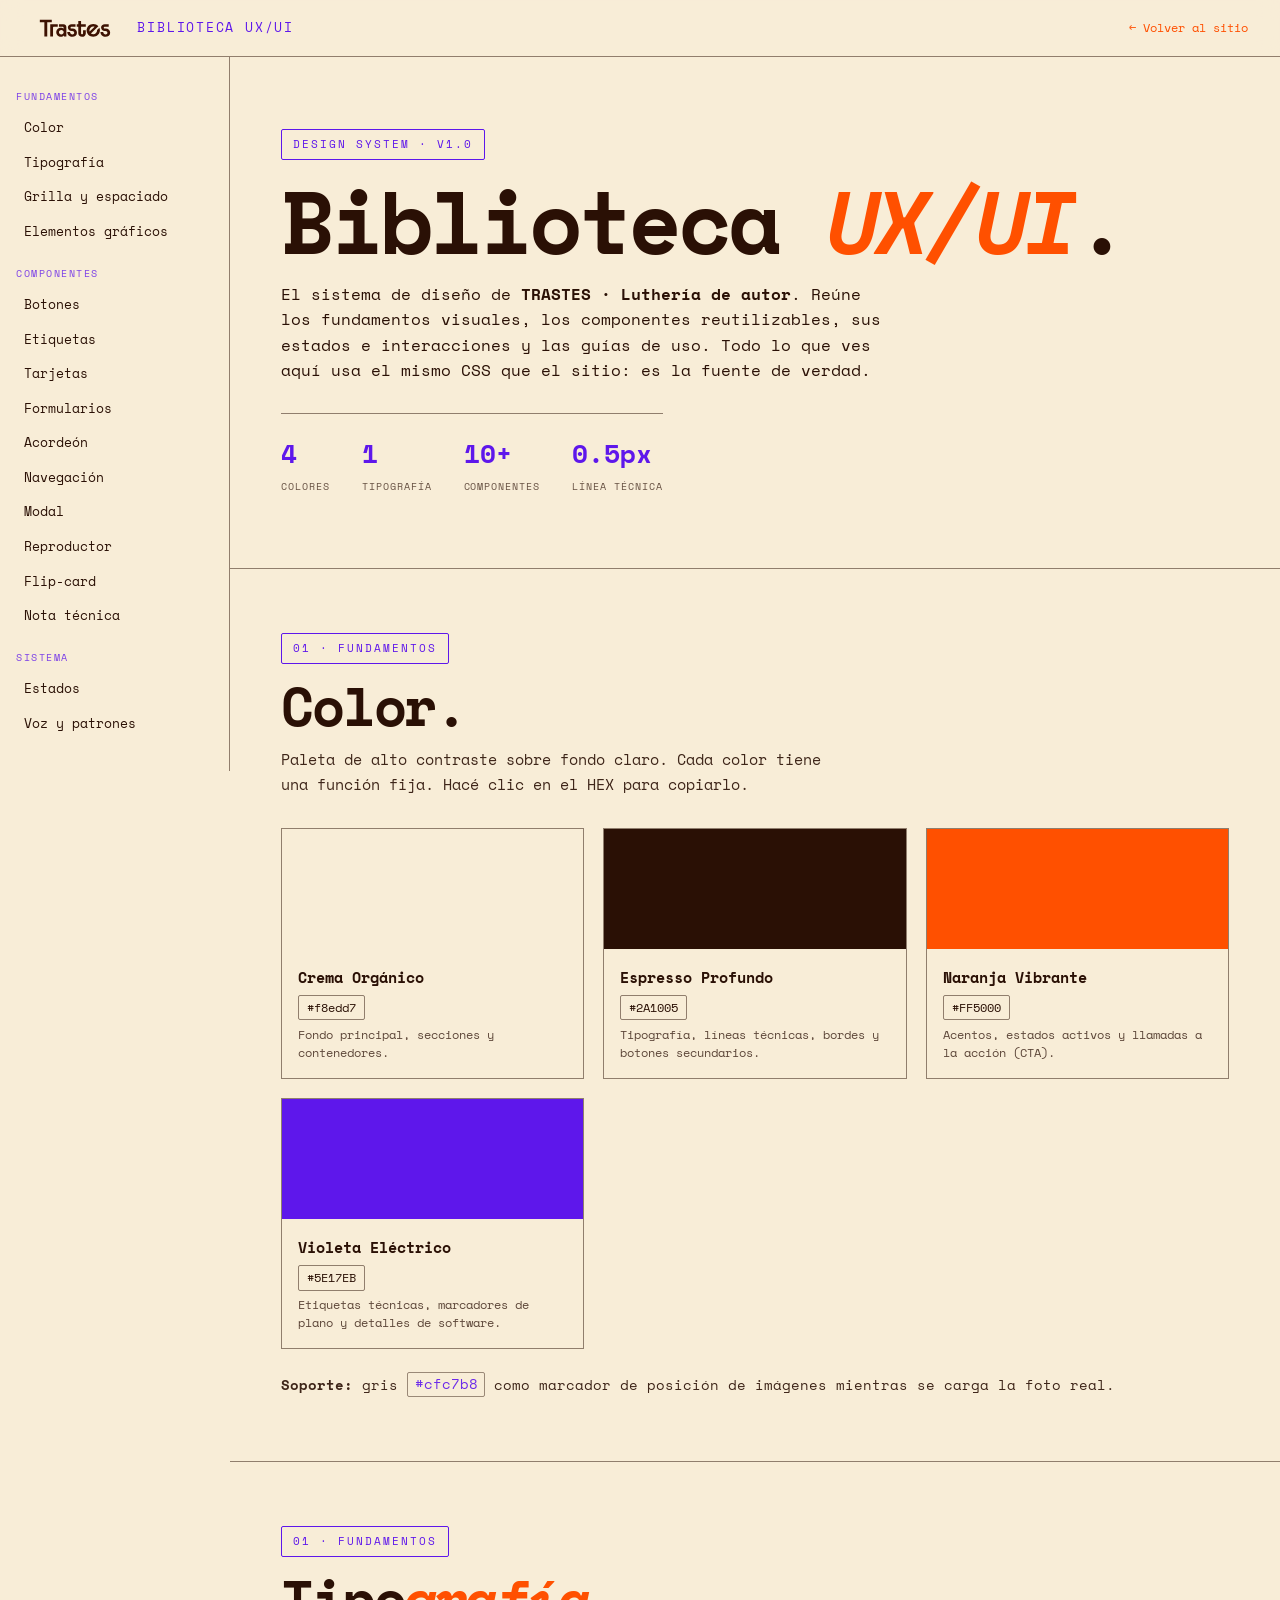
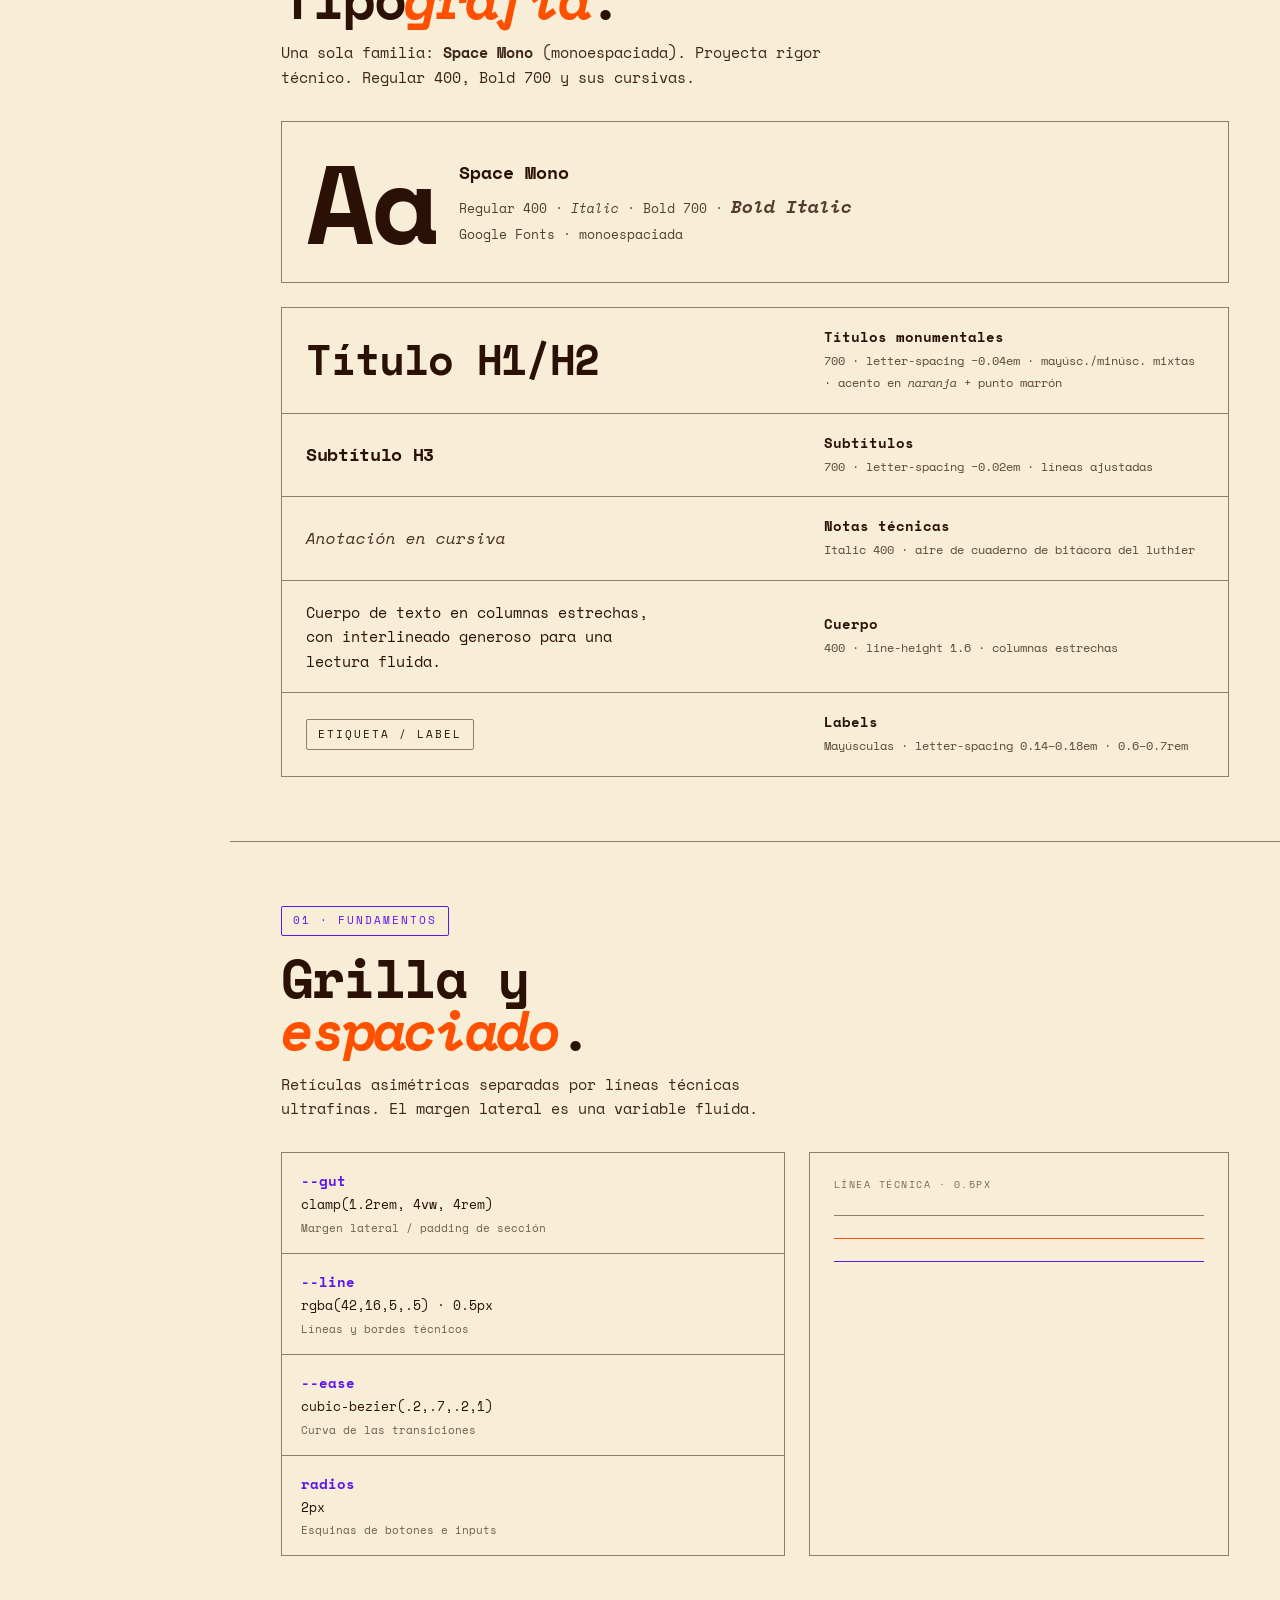
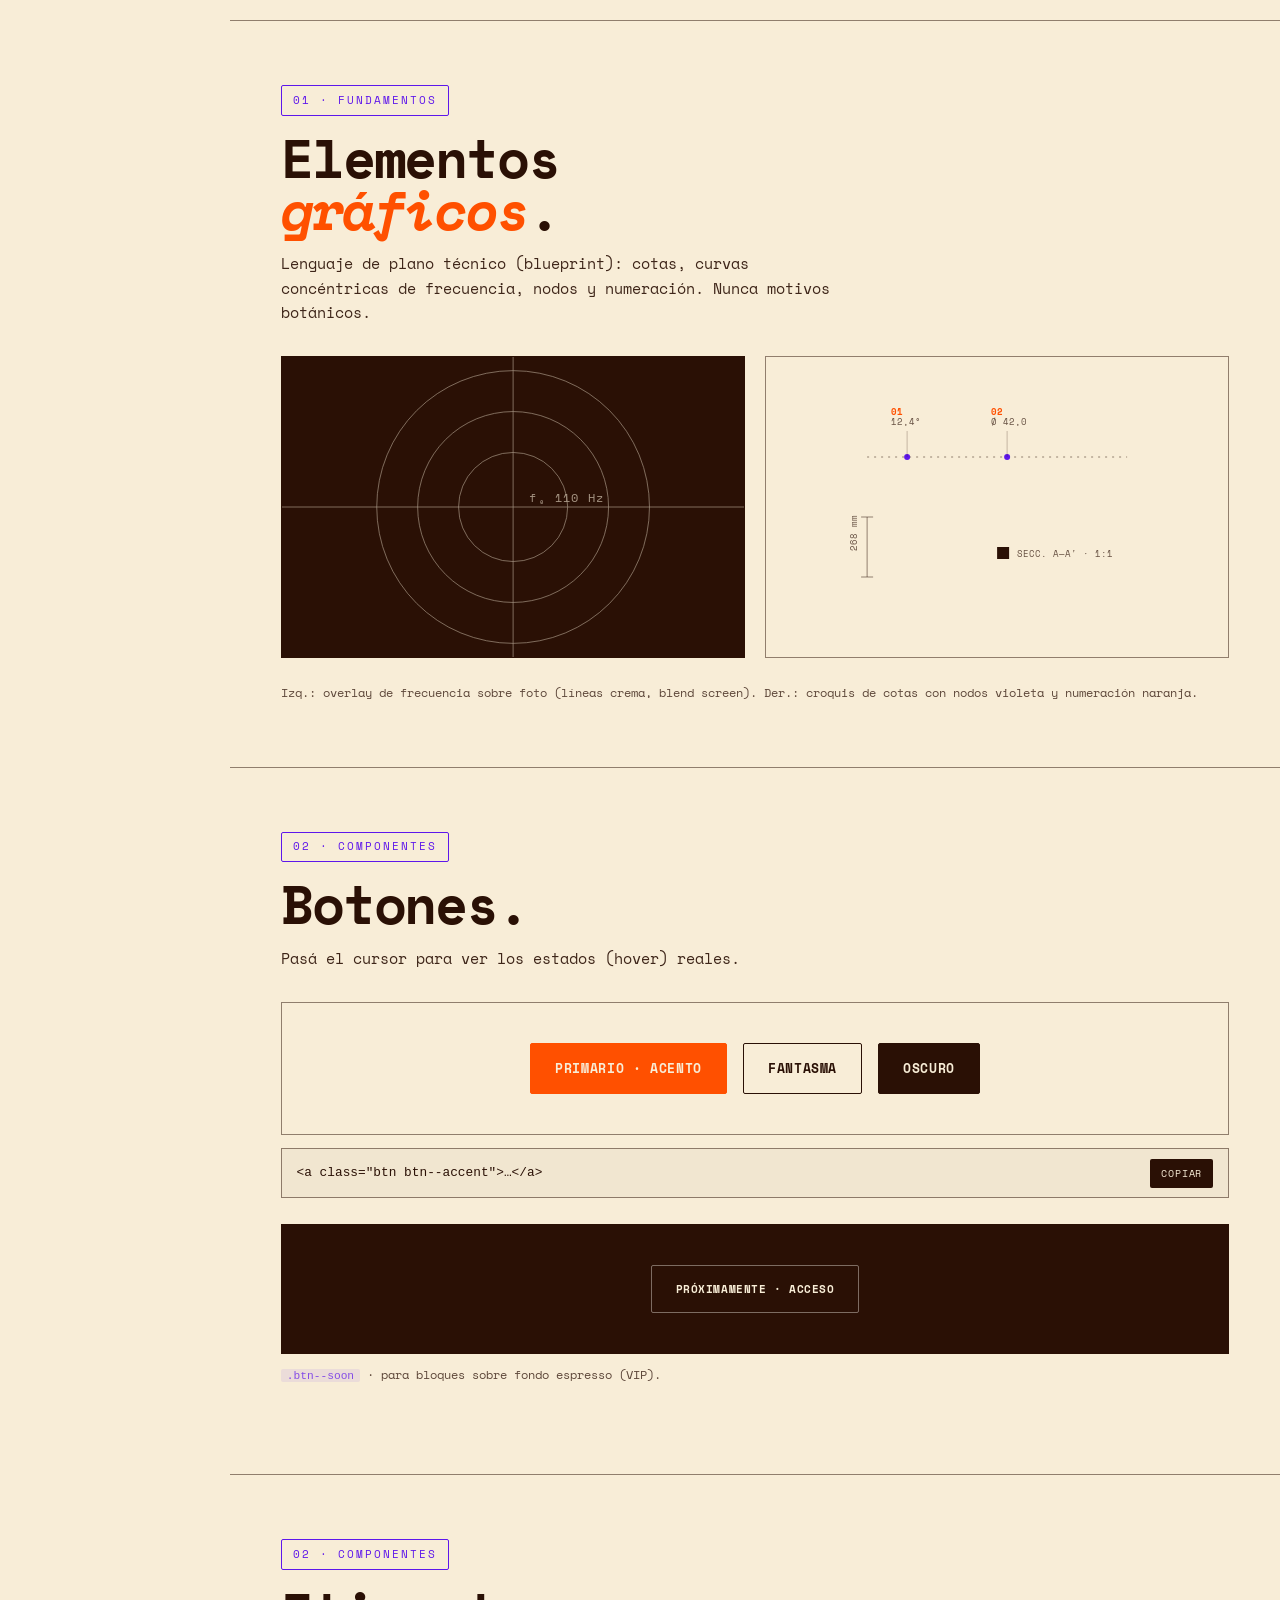
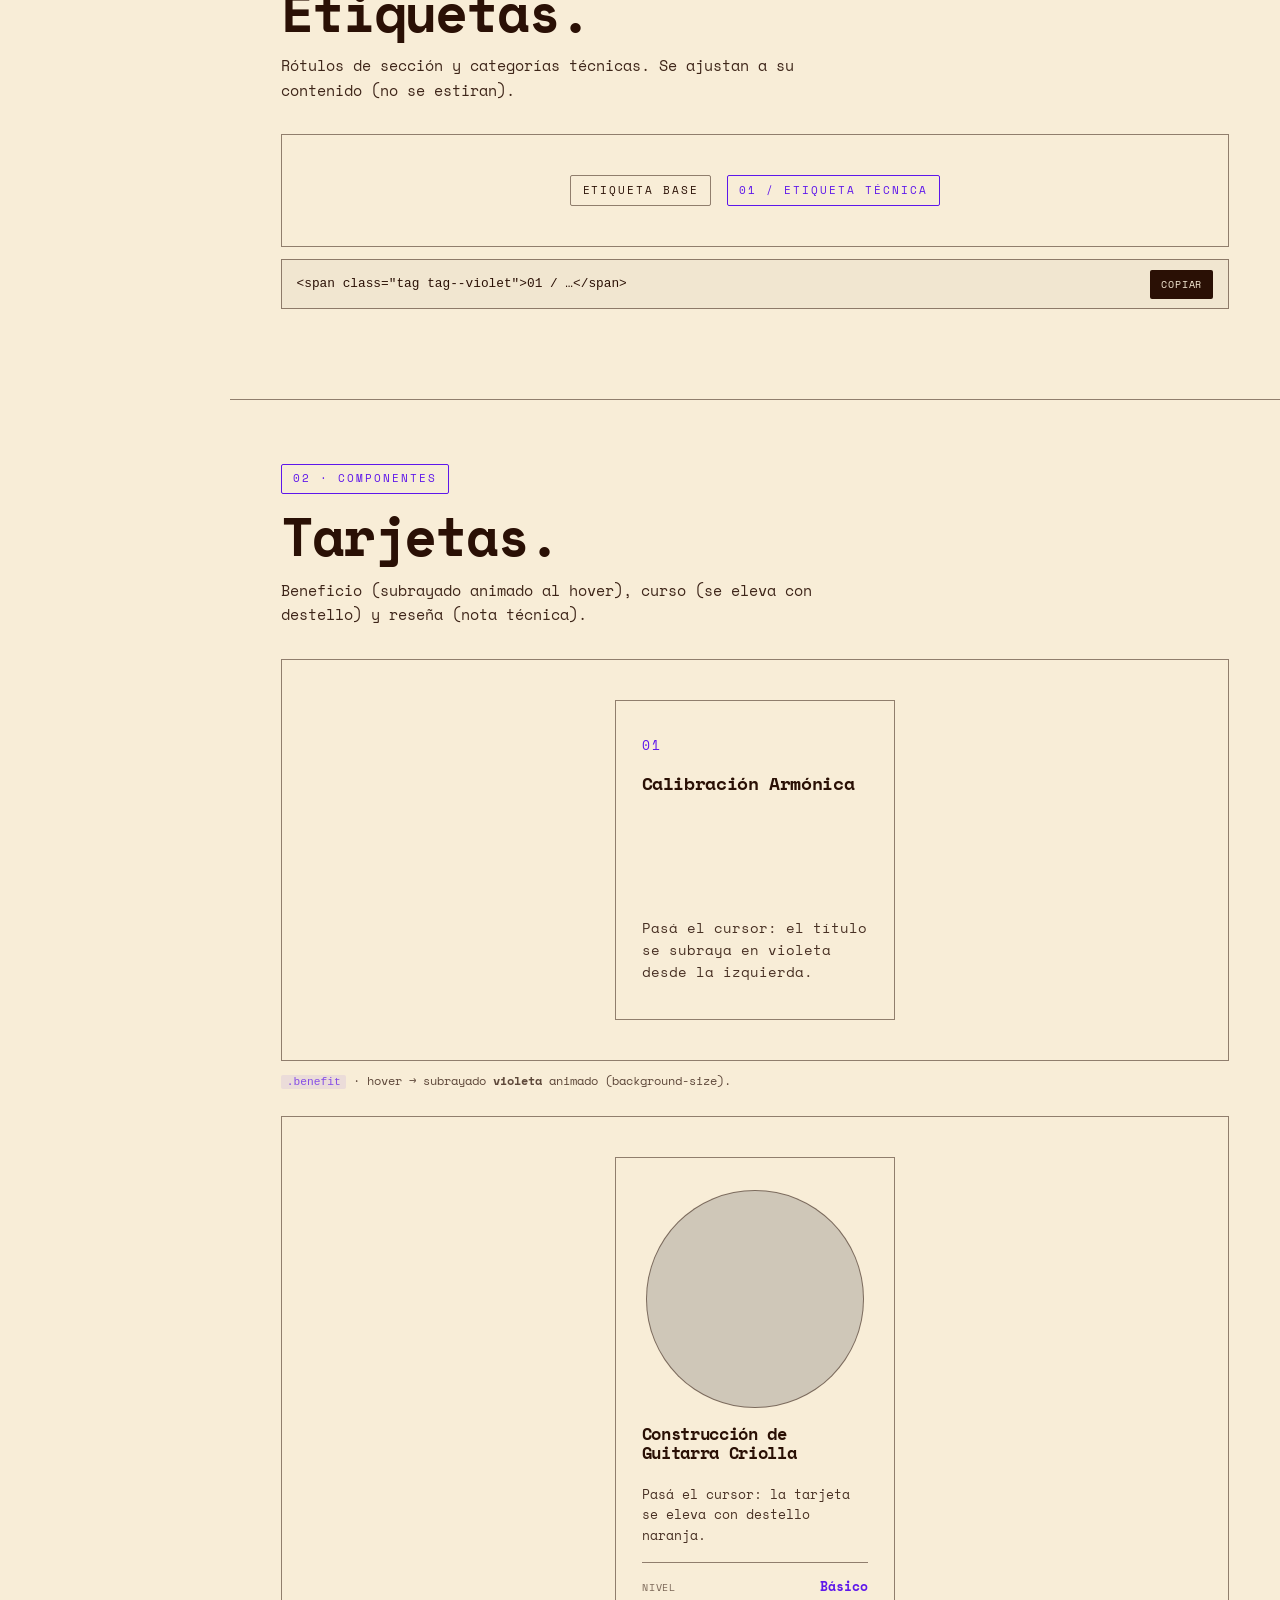
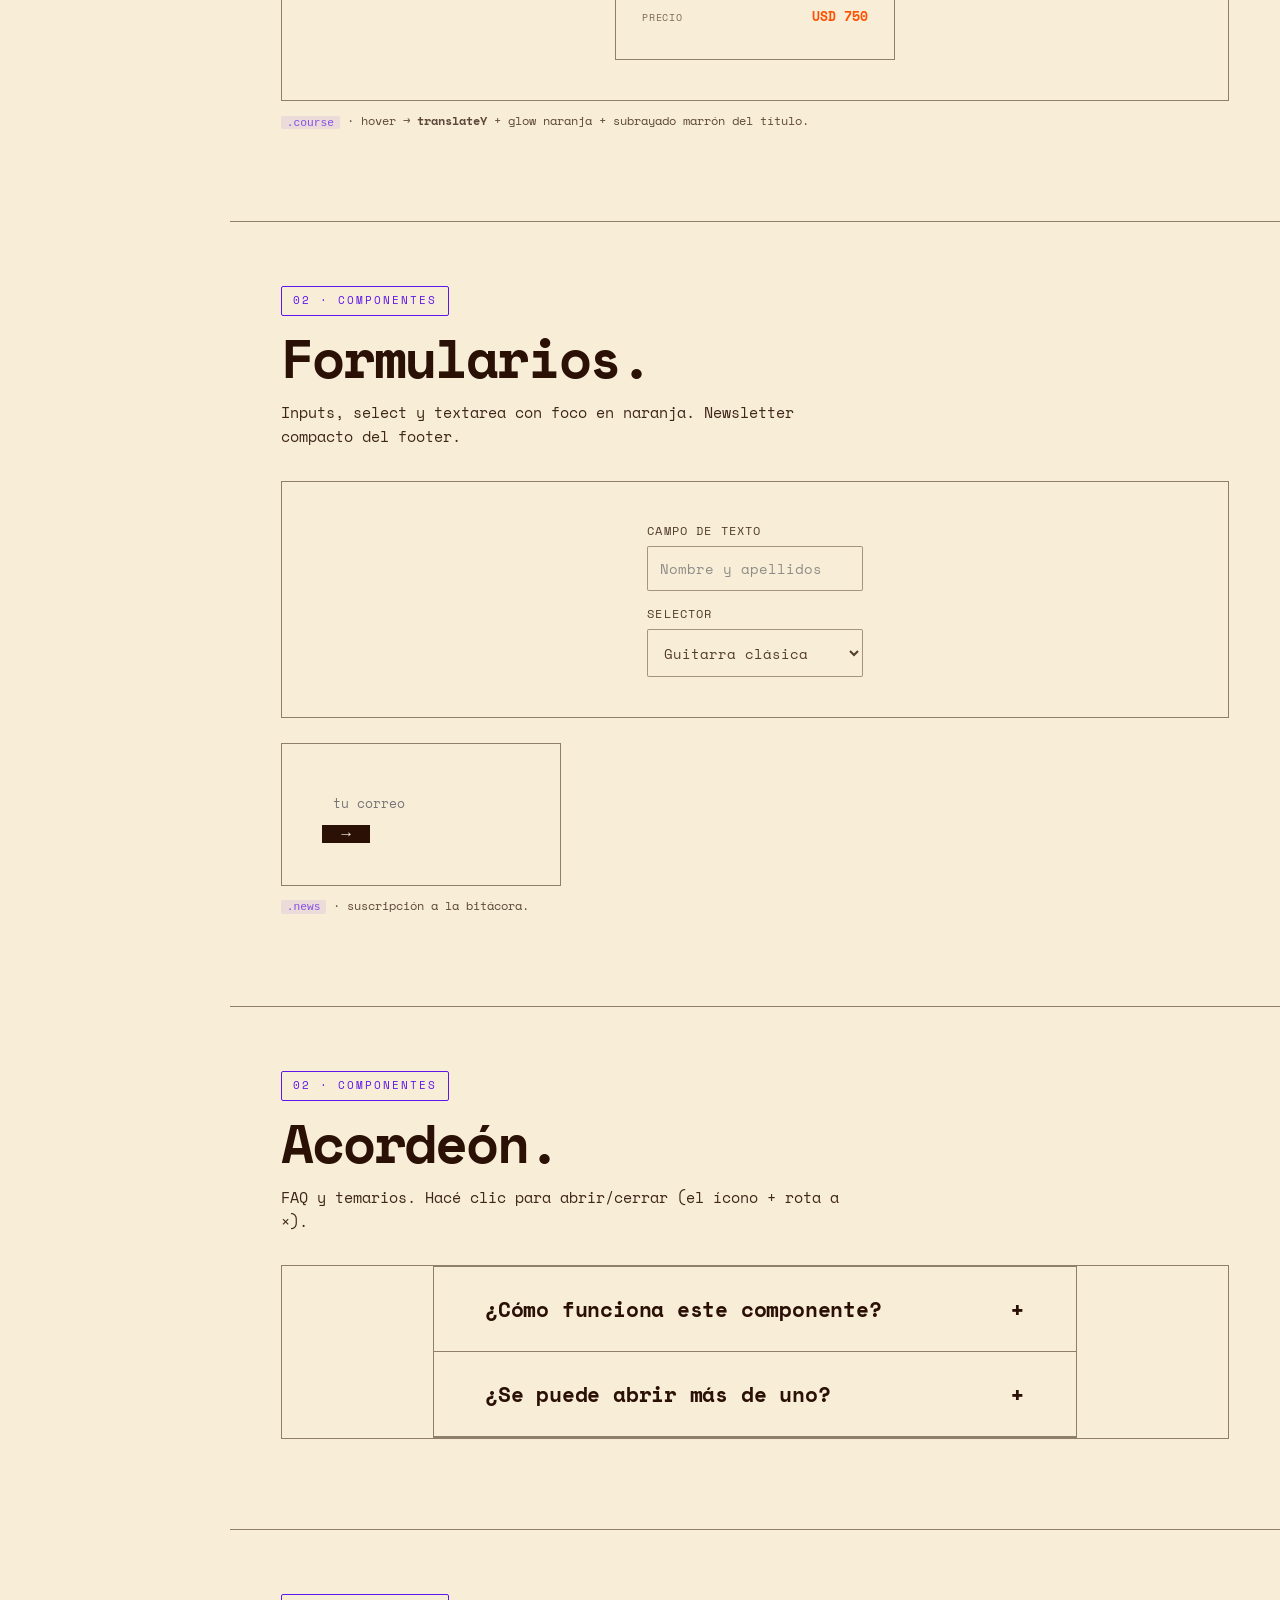
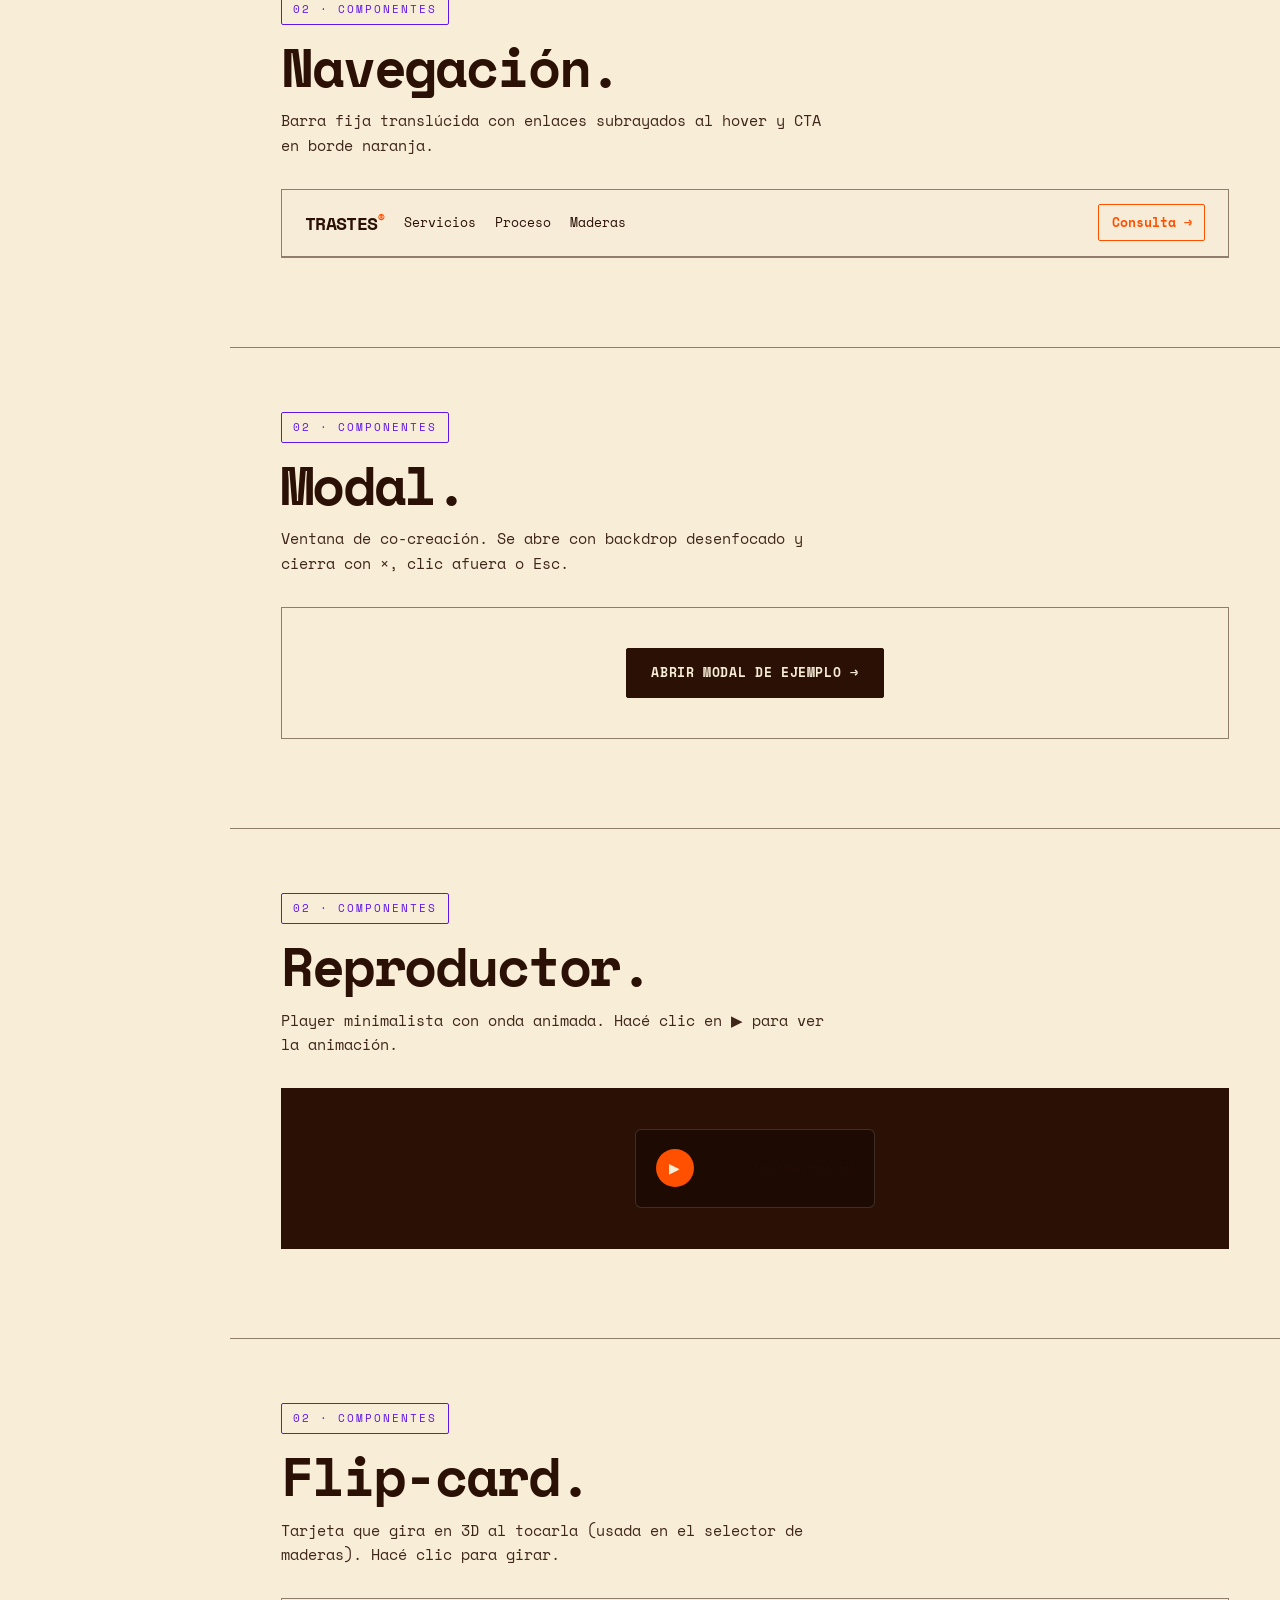
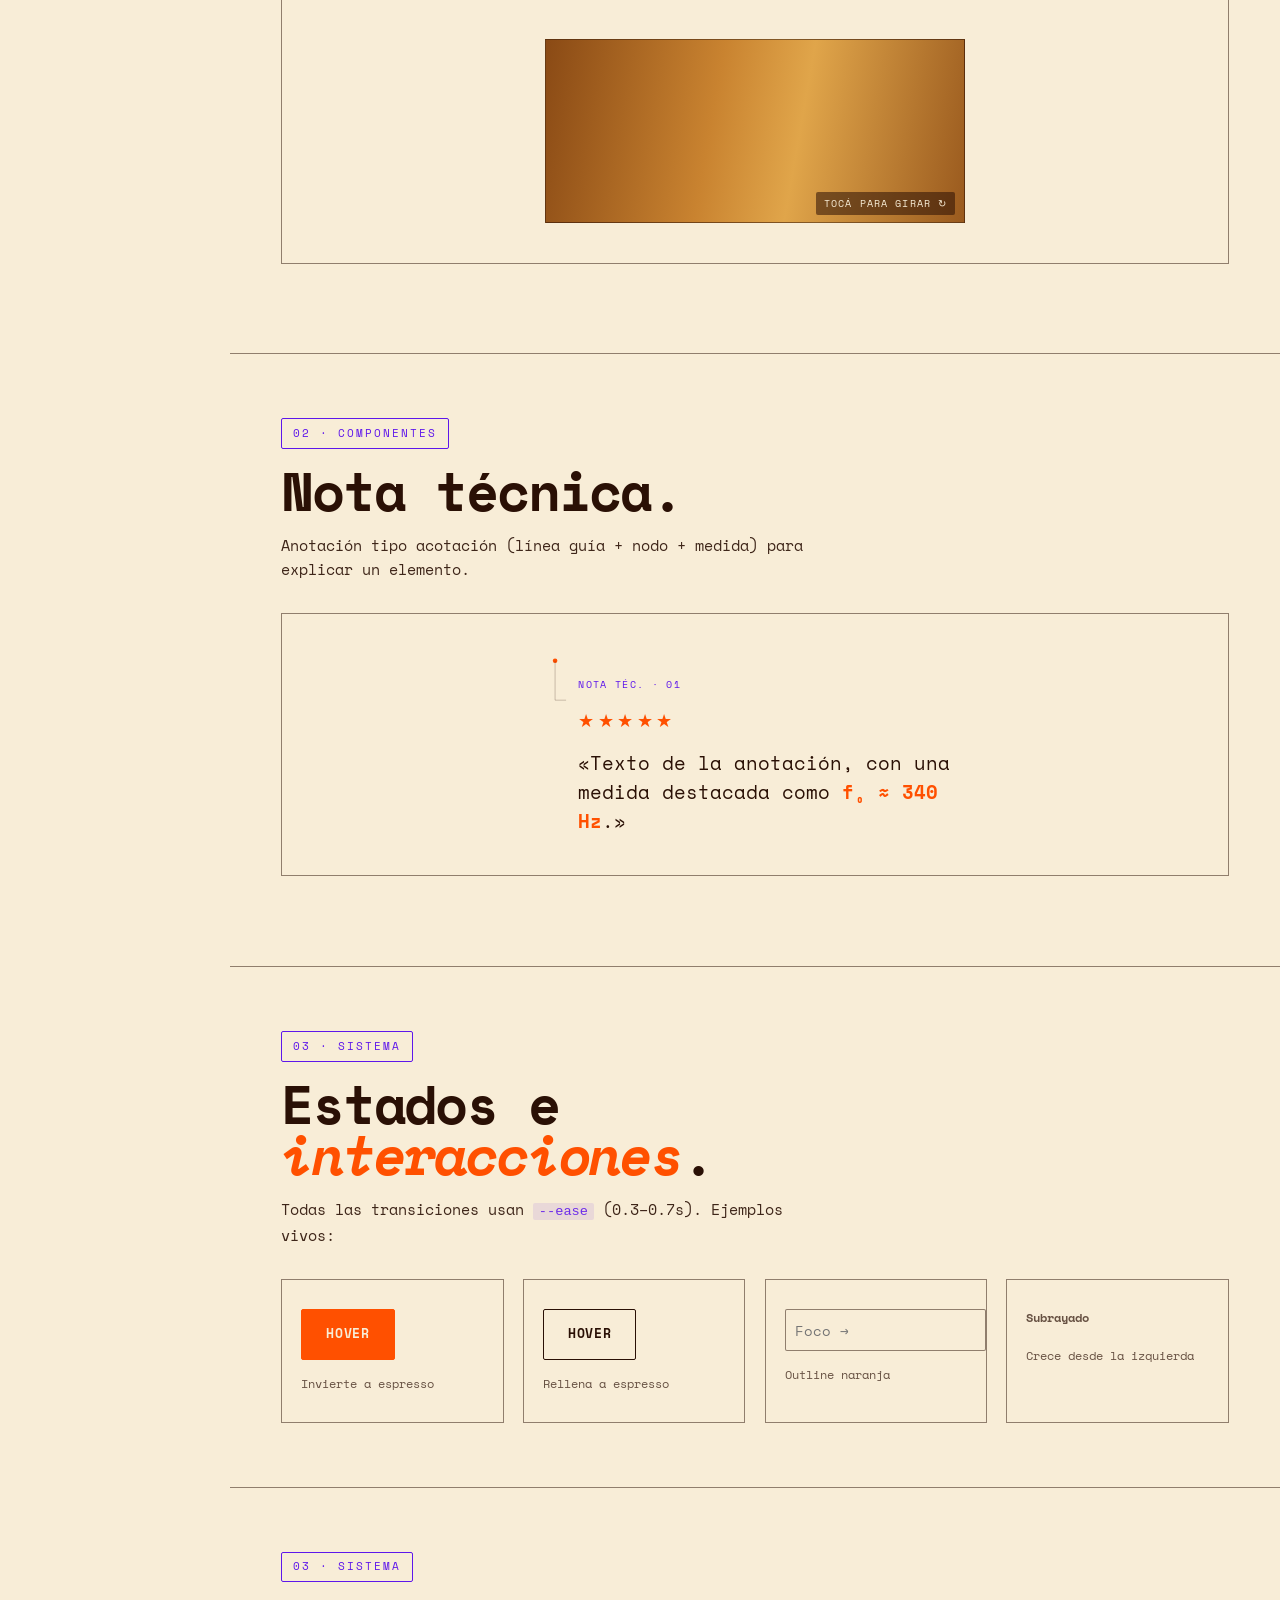
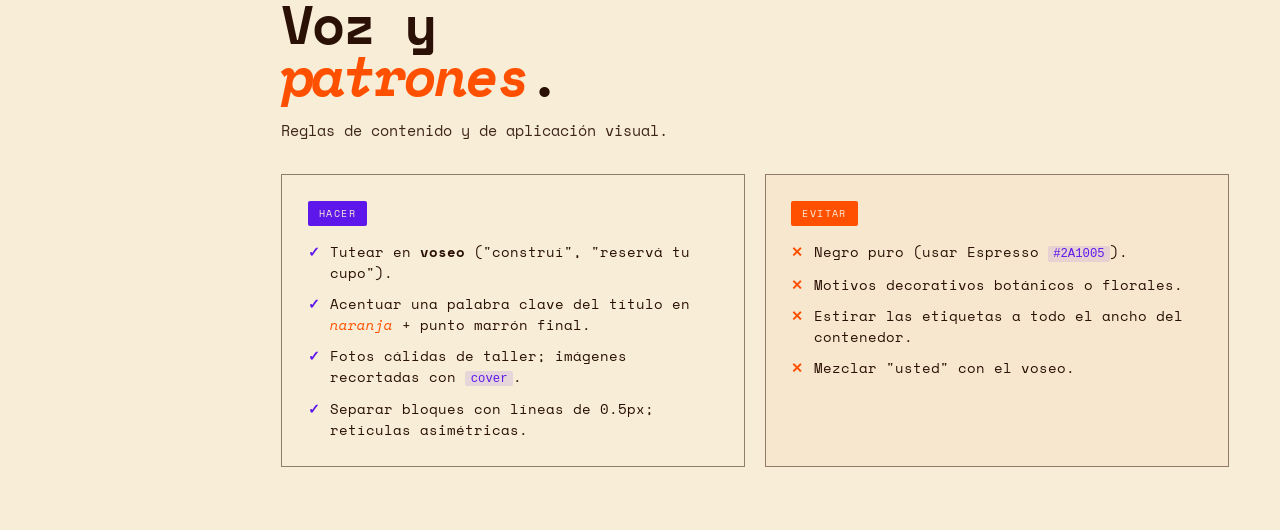
==== biblioteca.html @ 1448cbcc "Agrego Biblioteca UX/UI" ====
<!DOCTYPE html>
<html lang="es">
<head>
  <meta charset="UTF-8" />
  <meta name="viewport" content="width=device-width, initial-scale=1.0" />
  <title>Biblioteca UX/UI — TRASTES</title>
  <meta name="description" content="Biblioteca UX/UI y sistema de diseño de TRASTES · Luthería de autor. Fundamentos, componentes, estados y guías de uso." />

  <link rel="preconnect" href="https://fonts.googleapis.com" />
  <link rel="preconnect" href="https://fonts.gstatic.com" crossorigin />
  <link href="https://fonts.googleapis.com/css2?family=Space+Mono:ital,wght@0,400;0,700;1,400;1,700&display=swap" rel="stylesheet" />

  <link rel="stylesheet" href="css/styles.css" />
  <link rel="stylesheet" href="css/biblioteca.css" />
</head>
<body class="lib">

  <!-- ===================== TOPBAR ===================== -->
  <header class="lib-topbar">
    <a href="index.html" class="lib-brand" aria-label="TRASTES"><img src="assets/logo.svg" alt="TRASTES" /></a>
    <span class="lib-topbar__title">Biblioteca UX/UI</span>
    <a href="index.html" class="lib-topbar__back">← Volver al sitio</a>
    <button class="lib-burger" id="tocBurger" aria-label="Índice" aria-expanded="false"><span></span><span></span><span></span></button>
  </header>

  <div class="lib-shell">

    <!-- ===================== TOC ===================== -->
    <aside class="lib-toc" id="toc">
      <p class="lib-toc__group">Fundamentos</p>
      <a href="#colores">Color</a>
      <a href="#tipografia">Tipografía</a>
      <a href="#grilla">Grilla y espaciado</a>
      <a href="#graficos">Elementos gráficos</a>
      <p class="lib-toc__group">Componentes</p>
      <a href="#botones">Botones</a>
      <a href="#tags">Etiquetas</a>
      <a href="#cards">Tarjetas</a>
      <a href="#formularios">Formularios</a>
      <a href="#acordeon">Acordeón</a>
      <a href="#navegacion">Navegación</a>
      <a href="#modal">Modal</a>
      <a href="#audio">Reproductor</a>
      <a href="#flip">Flip-card</a>
      <a href="#nota">Nota técnica</a>
      <p class="lib-toc__group">Sistema</p>
      <a href="#estados">Estados</a>
      <a href="#patrones">Voz y patrones</a>
    </aside>

    <!-- ===================== MAIN ===================== -->
    <main class="lib-main">

      <!-- INTRO -->
      <section id="intro" class="lib-hero">
        <span class="tag tag--violet">Design System · v1.0</span>
        <h1 class="lib-hero__title">Biblioteca <em>UX/UI</em>.</h1>
        <p class="lib-hero__lead">
          El sistema de diseño de <b>TRASTES · Luthería de autor</b>. Reúne los fundamentos
          visuales, los componentes reutilizables, sus estados e interacciones y las guías de
          uso. Todo lo que ves aquí usa el mismo CSS que el sitio: es la fuente de verdad.
        </p>
        <div class="lib-hero__meta">
          <div><b>4</b><span>colores</span></div>
          <div><b>1</b><span>tipografía</span></div>
          <div><b>10+</b><span>componentes</span></div>
          <div><b>0.5px</b><span>línea técnica</span></div>
        </div>
      </section>

      <!-- ============ COLOR ============ -->
      <section id="colores" class="lib-section">
        <div class="lib-hdr">
          <span class="tag tag--violet">01 · Fundamentos</span>
          <h2 class="section-title">Color.</h2>
          <p class="lib-hdr__desc">Paleta de alto contraste sobre fondo claro. Cada color tiene una función fija. Hacé clic en el HEX para copiarlo.</p>
        </div>
        <div class="lib-swatches">
          <div class="swatch">
            <button class="swatch__chip" style="background:#f8edd7" data-copy="#f8edd7" aria-label="Copiar #f8edd7"></button>
            <div class="swatch__meta">
              <b>Crema Orgánico</b>
              <button class="swatch__hex" data-copy="#f8edd7">#f8edd7</button>
              <span>Fondo principal, secciones y contenedores.</span>
            </div>
          </div>
          <div class="swatch">
            <button class="swatch__chip" style="background:#2A1005" data-copy="#2A1005" aria-label="Copiar #2A1005"></button>
            <div class="swatch__meta">
              <b>Espresso Profundo</b>
              <button class="swatch__hex" data-copy="#2A1005">#2A1005</button>
              <span>Tipografía, líneas técnicas, bordes y botones secundarios.</span>
            </div>
          </div>
          <div class="swatch">
            <button class="swatch__chip" style="background:#FF5000" data-copy="#FF5000" aria-label="Copiar #FF5000"></button>
            <div class="swatch__meta">
              <b>Naranja Vibrante</b>
              <button class="swatch__hex" data-copy="#FF5000">#FF5000</button>
              <span>Acentos, estados activos y llamadas a la acción (CTA).</span>
            </div>
          </div>
          <div class="swatch">
            <button class="swatch__chip" style="background:#5E17EB" data-copy="#5E17EB" aria-label="Copiar #5E17EB"></button>
            <div class="swatch__meta">
              <b>Violeta Eléctrico</b>
              <button class="swatch__hex" data-copy="#5E17EB">#5E17EB</button>
              <span>Etiquetas técnicas, marcadores de plano y detalles de software.</span>
            </div>
          </div>
        </div>
        <p class="lib-note"><b>Soporte:</b> gris <button class="lib-inlinehex" data-copy="#cfc7b8">#cfc7b8</button> como marcador de posición de imágenes mientras se carga la foto real.</p>
      </section>

      <!-- ============ TIPOGRAFÍA ============ -->
      <section id="tipografia" class="lib-section">
        <div class="lib-hdr">
          <span class="tag tag--violet">01 · Fundamentos</span>
          <h2 class="section-title">Tipo<em>grafía</em>.</h2>
          <p class="lib-hdr__desc">Una sola familia: <b>Space Mono</b> (monoespaciada). Proyecta rigor técnico. Regular 400, Bold 700 y sus cursivas.</p>
        </div>

        <div class="lib-type-specimen">
          <span class="lib-type-specimen__big">Aa</span>
          <div class="lib-type-specimen__info">
            <b>Space Mono</b>
            <span>Regular 400 · <i>Italic</i> · Bold 700 · <b><i>Bold Italic</i></b></span>
            <span>Google Fonts · monoespaciada</span>
          </div>
        </div>

        <div class="lib-type-scale">
          <div class="lib-type-row">
            <div class="lib-type-row__sample"><span class="section-title" style="font-size:2.6rem">Título H1/H2</span></div>
            <div class="lib-type-row__spec"><b>Títulos monumentales</b><span>700 · letter-spacing −0.04em · mayúsc./minúsc. mixtas · acento en <em>naranja</em> + punto marrón</span></div>
          </div>
          <div class="lib-type-row">
            <div class="lib-type-row__sample"><h3 style="font-size:1.15rem;font-weight:700;letter-spacing:-.02em">Subtítulo H3</h3></div>
            <div class="lib-type-row__spec"><b>Subtítulos</b><span>700 · letter-spacing −0.02em · líneas ajustadas</span></div>
          </div>
          <div class="lib-type-row">
            <div class="lib-type-row__sample"><i style="font-size:1rem;opacity:.85">Anotación en cursiva</i></div>
            <div class="lib-type-row__spec"><b>Notas técnicas</b><span>Italic 400 · aire de cuaderno de bitácora del luthier</span></div>
          </div>
          <div class="lib-type-row">
            <div class="lib-type-row__sample"><p style="font-size:.95rem;max-width:40ch">Cuerpo de texto en columnas estrechas, con interlineado generoso para una lectura fluida.</p></div>
            <div class="lib-type-row__spec"><b>Cuerpo</b><span>400 · line-height 1.6 · columnas estrechas</span></div>
          </div>
          <div class="lib-type-row">
            <div class="lib-type-row__sample"><span class="tag">Etiqueta / Label</span></div>
            <div class="lib-type-row__spec"><b>Labels</b><span>Mayúsculas · letter-spacing 0.14–0.18em · 0.6–0.7rem</span></div>
          </div>
        </div>
      </section>

      <!-- ============ GRILLA Y ESPACIADO ============ -->
      <section id="grilla" class="lib-section">
        <div class="lib-hdr">
          <span class="tag tag--violet">01 · Fundamentos</span>
          <h2 class="section-title">Grilla y<br /><em>espaciado</em>.</h2>
          <p class="lib-hdr__desc">Retículas asimétricas separadas por líneas técnicas ultrafinas. El margen lateral es una variable fluida.</p>
        </div>
        <div class="lib-grid-demo">
          <div class="lib-tokens">
            <div class="lib-token"><b>--gut</b><span>clamp(1.2rem, 4vw, 4rem)</span><small>Margen lateral / padding de sección</small></div>
            <div class="lib-token"><b>--line</b><span>rgba(42,16,5,.5) · 0.5px</span><small>Líneas y bordes técnicos</small></div>
            <div class="lib-token"><b>--ease</b><span>cubic-bezier(.2,.7,.2,1)</span><small>Curva de las transiciones</small></div>
            <div class="lib-token"><b>radios</b><span>2px</span><small>Esquinas de botones e inputs</small></div>
          </div>
          <div class="lib-lines-demo" aria-hidden="true">
            <span>Línea técnica · 0.5px</span>
            <div class="lib-line"></div>
            <div class="lib-line"></div>
            <div class="lib-line"></div>
          </div>
        </div>
      </section>

      <!-- ============ ELEMENTOS GRÁFICOS ============ -->
      <section id="graficos" class="lib-section">
        <div class="lib-hdr">
          <span class="tag tag--violet">01 · Fundamentos</span>
          <h2 class="section-title">Elementos<br /><em>gráficos</em>.</h2>
          <p class="lib-hdr__desc">Lenguaje de plano técnico (blueprint): cotas, curvas concéntricas de frecuencia, nodos y numeración. Nunca motivos botánicos.</p>
        </div>
        <div class="lib-demo lib-demo--split">
          <div class="lib-demo__stage" style="background:#2a1005;min-height:220px;position:relative;overflow:hidden">
            <svg viewBox="0 0 400 220" preserveAspectRatio="xMidYMid slice" style="position:absolute;inset:0;width:100%;height:100%;opacity:.6;mix-blend-mode:screen">
              <g fill="none" stroke="#f8edd7" stroke-width="0.5">
                <circle cx="200" cy="110" r="40"/><circle cx="200" cy="110" r="70"/><circle cx="200" cy="110" r="100"/>
                <line x1="0" y1="110" x2="400" y2="110"/><line x1="200" y1="0" x2="200" y2="220"/>
              </g>
              <text x="212" y="106" fill="#f8edd7" font-size="9" letter-spacing="1">f₀ 110 Hz</text>
            </svg>
          </div>
          <div class="lib-demo__stage" style="min-height:220px;position:relative">
            <svg viewBox="0 0 300 220" preserveAspectRatio="xMidYMid meet" style="width:100%;height:220px">
              <line x1="20" y1="60" x2="280" y2="60" stroke="#2A1005" stroke-width="0.5" stroke-dasharray="2 5"/>
              <circle cx="60" cy="60" r="3" fill="#5E17EB"/><line x1="60" y1="60" x2="60" y2="34" stroke="#2A1005" stroke-width="0.5" opacity=".5"/>
              <text x="44" y="28" fill="#2A1005" font-size="9" opacity=".7">12,4°</text>
              <text x="44" y="18" fill="#FF5000" font-size="9" font-weight="700">01</text>
              <circle cx="160" cy="60" r="3" fill="#5E17EB"/><line x1="160" y1="60" x2="160" y2="34" stroke="#2A1005" stroke-width="0.5" opacity=".5"/>
              <text x="144" y="28" fill="#2A1005" font-size="9" opacity=".7">Ø 42,0</text>
              <text x="144" y="18" fill="#FF5000" font-size="9" font-weight="700">02</text>
              <line x1="20" y1="120" x2="20" y2="180" stroke="#2A1005" stroke-width="0.5"/>
              <line x1="14" y1="120" x2="26" y2="120" stroke="#2A1005" stroke-width="0.5"/>
              <line x1="14" y1="180" x2="26" y2="180" stroke="#2A1005" stroke-width="0.5"/>
              <text x="10" y="154" fill="#2A1005" font-size="9" opacity=".7" transform="rotate(-90 10 154)">268 mm</text>
              <rect x="150" y="150" width="12" height="12" fill="#2A1005"/>
              <text x="170" y="160" fill="#2A1005" font-size="9" opacity=".7">SECC. A—A′ · 1:1</text>
            </svg>
          </div>
        </div>
        <p class="lib-caption">Izq.: overlay de frecuencia sobre foto (líneas crema, blend screen). Der.: croquis de cotas con nodos violeta y numeración naranja.</p>
      </section>

      <!-- ============ BOTONES ============ -->
      <section id="botones" class="lib-section">
        <div class="lib-hdr">
          <span class="tag tag--violet">02 · Componentes</span>
          <h2 class="section-title">Botones.</h2>
          <p class="lib-hdr__desc">Pasá el cursor para ver los estados (hover) reales.</p>
        </div>
        <div class="lib-demo">
          <div class="lib-demo__stage lib-demo__stage--row">
            <a class="btn btn--accent">Primario · acento</a>
            <a class="btn btn--ghost">Fantasma</a>
            <a class="btn btn--dark">Oscuro</a>
          </div>
          <div class="lib-code">
            <code>&lt;a class="btn btn--accent"&gt;…&lt;/a&gt;</code>
            <button class="lib-copy" data-copy='<a class="btn btn--accent">…</a>'>copiar</button>
          </div>
        </div>
        <div class="lib-demo">
          <div class="lib-demo__stage lib-demo__stage--row" style="background:#2a1005">
            <span class="btn btn--soon">Próximamente · acceso</span>
          </div>
          <p class="lib-caption"><code>.btn--soon</code> · para bloques sobre fondo espresso (VIP).</p>
        </div>
      </section>

      <!-- ============ ETIQUETAS ============ -->
      <section id="tags" class="lib-section">
        <div class="lib-hdr">
          <span class="tag tag--violet">02 · Componentes</span>
          <h2 class="section-title">Etiquetas.</h2>
          <p class="lib-hdr__desc">Rótulos de sección y categorías técnicas. Se ajustan a su contenido (no se estiran).</p>
        </div>
        <div class="lib-demo">
          <div class="lib-demo__stage lib-demo__stage--row">
            <span class="tag">Etiqueta base</span>
            <span class="tag tag--violet">01 / Etiqueta técnica</span>
          </div>
          <div class="lib-code">
            <code>&lt;span class="tag tag--violet"&gt;01 / …&lt;/span&gt;</code>
            <button class="lib-copy" data-copy='<span class="tag tag--violet">01 / …</span>'>copiar</button>
          </div>
        </div>
      </section>

      <!-- ============ TARJETAS ============ -->
      <section id="cards" class="lib-section">
        <div class="lib-hdr">
          <span class="tag tag--violet">02 · Componentes</span>
          <h2 class="section-title">Tarjetas.</h2>
          <p class="lib-hdr__desc">Beneficio (subrayado animado al hover), curso (se eleva con destello) y reseña (nota técnica).</p>
        </div>

        <div class="lib-demo">
          <div class="lib-demo__stage">
            <article class="benefit" style="border:.5px solid var(--line);max-width:280px">
              <span class="benefit__num">01</span>
              <h3>Calibración Armónica</h3>
              <p>Pasá el cursor: el título se subraya en violeta desde la izquierda.</p>
            </article>
          </div>
          <p class="lib-caption"><code>.benefit</code> · hover → subrayado <b>violeta</b> animado (background-size).</p>
        </div>

        <div class="lib-demo">
          <div class="lib-demo__stage" style="padding:2.5rem 1.6rem">
            <article class="course" style="max-width:280px">
              <div class="course__img course__img--criolla"></div>
              <h3>Construcción de Guitarra Criolla</h3>
              <p class="course__lead">Pasá el cursor: la tarjeta se eleva con destello naranja.</p>
              <ul class="course__meta">
                <li><span>Nivel</span><b class="course__level">Básico</b></li>
                <li><span>Precio</span><b class="course__price">USD 750</b></li>
              </ul>
            </article>
          </div>
          <p class="lib-caption"><code>.course</code> · hover → <b>translateY</b> + glow naranja + subrayado marrón del título.</p>
        </div>
      </section>

      <!-- ============ FORMULARIOS ============ -->
      <section id="formularios" class="lib-section">
        <div class="lib-hdr">
          <span class="tag tag--violet">02 · Componentes</span>
          <h2 class="section-title">Formularios.</h2>
          <p class="lib-hdr__desc">Inputs, select y textarea con foco en naranja. Newsletter compacto del footer.</p>
        </div>
        <div class="lib-demo">
          <div class="lib-demo__stage">
            <form class="dform" style="max-width:340px" onsubmit="return false">
              <label>Campo de texto
                <input type="text" placeholder="Nombre y apellidos" />
              </label>
              <label>Selector
                <select><option>Guitarra clásica</option><option>Violín de concierto</option></select>
              </label>
            </form>
          </div>
        </div>
        <div class="lib-demo">
          <div class="lib-demo__stage" style="max-width:280px">
            <form class="news" onsubmit="return false">
              <input type="email" placeholder="tu correo" aria-label="correo" />
              <button type="submit" aria-label="Suscribirse">→</button>
            </form>
          </div>
          <p class="lib-caption"><code>.news</code> · suscripción a la bitácora.</p>
        </div>
      </section>

      <!-- ============ ACORDEÓN ============ -->
      <section id="acordeon" class="lib-section">
        <div class="lib-hdr">
          <span class="tag tag--violet">02 · Componentes</span>
          <h2 class="section-title">Acordeón.</h2>
          <p class="lib-hdr__desc">FAQ y temarios. Hacé clic para abrir/cerrar (el ícono + rota a ×).</p>
        </div>
        <div class="lib-demo">
          <div class="lib-demo__stage" style="padding:0">
            <div class="faq__list" style="border:.5px solid var(--line)">
              <div class="qa">
                <button class="qa__q" aria-expanded="false"><span>¿Cómo funciona este componente?</span><span class="qa__icon">+</span></button>
                <div class="qa__a"><p>Al hacer clic se despliega el panel con una transición de altura suave. El ícono “+” gira 45° y se vuelve naranja.</p></div>
              </div>
              <div class="qa">
                <button class="qa__q" aria-expanded="false"><span>¿Se puede abrir más de uno?</span><span class="qa__icon">+</span></button>
                <div class="qa__a"><p>Sí: cada ítem es independiente (a diferencia del acordeón de servicios, que es exclusivo).</p></div>
              </div>
            </div>
          </div>
        </div>
      </section>

      <!-- ============ NAVEGACIÓN ============ -->
      <section id="navegacion" class="lib-section">
        <div class="lib-hdr">
          <span class="tag tag--violet">02 · Componentes</span>
          <h2 class="section-title">Navegación.</h2>
          <p class="lib-hdr__desc">Barra fija translúcida con enlaces subrayados al hover y CTA en borde naranja.</p>
        </div>
        <div class="lib-demo">
          <div class="lib-demo__stage" style="padding:0">
            <div class="lib-navsample">
              <span class="lib-navsample__brand">TRASTES<span>®</span></span>
              <nav class="lib-navsample__links">
                <a href="#navegacion">Servicios</a><a href="#navegacion">Proceso</a><a href="#navegacion">Maderas</a>
              </nav>
              <span class="nav__cta">Consulta →</span>
            </div>
          </div>
        </div>
      </section>

      <!-- ============ MODAL ============ -->
      <section id="modal" class="lib-section">
        <div class="lib-hdr">
          <span class="tag tag--violet">02 · Componentes</span>
          <h2 class="section-title">Modal.</h2>
          <p class="lib-hdr__desc">Ventana de co-creación. Se abre con backdrop desenfocado y cierra con ×, clic afuera o Esc.</p>
        </div>
        <div class="lib-demo">
          <div class="lib-demo__stage lib-demo__stage--row">
            <button class="btn btn--dark" id="libOpenModal">Abrir modal de ejemplo →</button>
          </div>
        </div>
      </section>

      <!-- ============ REPRODUCTOR ============ -->
      <section id="audio" class="lib-section">
        <div class="lib-hdr">
          <span class="tag tag--violet">02 · Componentes</span>
          <h2 class="section-title">Reproductor.</h2>
          <p class="lib-hdr__desc">Player minimalista con onda animada. Hacé clic en ▶ para ver la animación.</p>
        </div>
        <div class="lib-demo">
          <div class="lib-demo__stage" style="background:#2a1005">
            <div class="mock mock--audio" id="libAudio" style="max-width:320px">
              <button class="mock__play" aria-label="Reproducir">▶</button>
              <div class="mock__wave"><span></span><span></span><span></span><span></span><span></span><span></span><span></span><span></span><span></span><span></span></div>
              <small>tap_tone_tapa.mp3</small>
            </div>
          </div>
        </div>
      </section>

      <!-- ============ FLIP-CARD ============ -->
      <section id="flip" class="lib-section">
        <div class="lib-hdr">
          <span class="tag tag--violet">02 · Componentes</span>
          <h2 class="section-title">Flip-card.</h2>
          <p class="lib-hdr__desc">Tarjeta que gira en 3D al tocarla (usada en el selector de maderas). Hacé clic para girar.</p>
        </div>
        <div class="lib-demo">
          <div class="lib-demo__stage">
            <div class="wp__flip" tabindex="0" role="button" aria-label="Girar" style="width:min(100%,420px)">
              <div class="wp__flip-inner">
                <div class="wp__grain wp__face" style="background:linear-gradient(100deg,#8a4a15,#c98330 40%,#e0a54a 60%,#9a5a1e)"></div>
                <div class="wp__grain wp__face wp__face--back" style="background:#2a1005;display:flex;align-items:center;justify-content:center;color:#f8edd7;font-size:.8rem;letter-spacing:.1em">REVERSO ↻</div>
                <span class="wp__flip-hint">tocá para girar ↻</span>
              </div>
            </div>
          </div>
        </div>
      </section>

      <!-- ============ NOTA TÉCNICA ============ -->
      <section id="nota" class="lib-section">
        <div class="lib-hdr">
          <span class="tag tag--violet">02 · Componentes</span>
          <h2 class="section-title">Nota técnica.</h2>
          <p class="lib-hdr__desc">Anotación tipo acotación (línea guía + nodo + medida) para explicar un elemento.</p>
        </div>
        <div class="lib-demo">
          <div class="lib-demo__stage">
            <div class="rev-note" style="min-height:auto;padding:0;max-width:420px">
              <svg class="rev-note__svg" viewBox="0 0 24 66" preserveAspectRatio="xMinYMin meet" aria-hidden="true">
                <circle cx="11" cy="3" r="2.5" class="a-dot"/><line x1="11" y1="3" x2="11" y2="46" class="a-line"/><line x1="11" y1="46" x2="23" y2="46" class="a-line"/>
              </svg>
              <div class="rev-note__body">
                <span class="rev-note__tag">Nota téc. · 01</span>
                <div class="rev-note__stars">★★★★★</div>
                <p class="rev-note__text">«Texto de la anotación, con una medida destacada como <b style="color:var(--accent)">f₀ ≈ 340 Hz</b>.»</p>
              </div>
            </div>
          </div>
        </div>
      </section>

      <!-- ============ ESTADOS ============ -->
      <section id="estados" class="lib-section">
        <div class="lib-hdr">
          <span class="tag tag--violet">03 · Sistema</span>
          <h2 class="section-title">Estados e<br /><em>interacciones</em>.</h2>
          <p class="lib-hdr__desc">Todas las transiciones usan <code>--ease</code> (0.3–0.7s). Ejemplos vivos:</p>
        </div>
        <div class="lib-states">
          <div class="lib-state"><a class="btn btn--accent">Hover</a><span>Invierte a espresso</span></div>
          <div class="lib-state"><a class="btn btn--ghost">Hover</a><span>Rellena a espresso</span></div>
          <div class="lib-state"><input class="lib-focusdemo" placeholder="Foco →" /><span>Outline naranja</span></div>
          <div class="lib-state"><span class="lib-underline">Subrayado</span><span>Crece desde la izquierda</span></div>
        </div>
      </section>

      <!-- ============ VOZ Y PATRONES ============ -->
      <section id="patrones" class="lib-section">
        <div class="lib-hdr">
          <span class="tag tag--violet">03 · Sistema</span>
          <h2 class="section-title">Voz y<br /><em>patrones</em>.</h2>
          <p class="lib-hdr__desc">Reglas de contenido y de aplicación visual.</p>
        </div>
        <div class="lib-dodont">
          <div class="lib-do">
            <span class="lib-dodont__tag lib-dodont__tag--do">Hacer</span>
            <ul>
              <li>Tutear en <b>voseo</b> ("construí", "reservá tu cupo").</li>
              <li>Acentuar una palabra clave del título en <em>naranja</em> + punto marrón final.</li>
              <li>Fotos cálidas de taller; imágenes recortadas con <code>cover</code>.</li>
              <li>Separar bloques con líneas de 0.5px; retículas asimétricas.</li>
            </ul>
          </div>
          <div class="lib-dont">
            <span class="lib-dodont__tag lib-dodont__tag--dont">Evitar</span>
            <ul>
              <li>Negro puro (usar Espresso <code>#2A1005</code>).</li>
              <li>Motivos decorativos botánicos o florales.</li>
              <li>Estirar las etiquetas a todo el ancho del contenedor.</li>
              <li>Mezclar "usted" con el voseo.</li>
            </ul>
          </div>
        </div>
      </section>

    </main>
  </div>

  <!-- ===================== TOAST ===================== -->
  <div class="lib-toast" id="toast" role="status" aria-live="polite">Copiado ✓</div>

  <!-- ===================== MODAL DEMO ===================== -->
  <div class="modal" id="modal" aria-hidden="true" role="dialog" aria-modal="true" aria-labelledby="libModalTitle">
    <div class="modal__backdrop" data-close></div>
    <div class="modal__card">
      <button class="modal__x" data-close aria-label="Cerrar">×</button>
      <span class="tag tag--violet">Componente · Modal</span>
      <h3 id="libModalTitle">Modal de ejemplo</h3>
      <p style="font-size:.9rem;opacity:.85">Fondo con desenfoque, tarjeta con animación de entrada. Cerralo con ×, haciendo clic afuera o con la tecla Esc.</p>
      <button class="btn btn--accent" data-close>Entendido</button>
    </div>
  </div>

  <script src="js/biblioteca.js"></script>
</body>
</html>
---- css/styles.css ----
/* =====================================================================
   TRASTES · Luthería de Autor
   Sistema de diseño editorial brutalista · Space Mono
   Paleta:  Crema Orgánico #FAF6EE · Espresso Profundo #2A1005
            Naranja Vibrante #FF5000 · Violeta Eléctrico #5E17EB
   ===================================================================== */

:root{
  --cream:#f8edd7;
  --espresso:#2A1005;
  --accent:#FF5000;
  --violet:#5E17EB;
  --line:rgba(42,16,5,.5);      /* líneas técnicas 0.5px */
  --line-strong:#2A1005;
  --ease:cubic-bezier(.2,.7,.2,1);
  --gut:clamp(1.2rem,4vw,4rem);
}

*,*::before,*::after{box-sizing:border-box;margin:0;padding:0}
html{scroll-behavior:smooth;-webkit-text-size-adjust:100%}
body{
  font-family:"Space Mono",ui-monospace,monospace;
  background:var(--cream);
  color:var(--espresso);
  line-height:1.6;
  overflow-x:hidden;
  font-size:clamp(14px,1.05vw,16px);
}
img{max-width:100%;display:block}
a{color:inherit;text-decoration:none}
em{font-style:italic}
::selection{background:var(--accent);color:var(--cream)}

/* ---------- utilidades ---------- */
.tag{
  display:inline-block;font-size:.68rem;letter-spacing:.18em;text-transform:uppercase;
  border:.5px solid var(--line);padding:.35rem .7rem;border-radius:2px;
}
.tag--violet{color:var(--violet);border-color:var(--violet)}
.hl{color:var(--accent);font-weight:700}

.section-title{
  font-weight:700;line-height:.95;letter-spacing:-.04em;
  font-size:clamp(2.6rem,7vw,6rem);
  text-transform:none;
}
.section-title em{color:var(--accent)}
.section-title--light{color:var(--cream);line-height:1.12}
.section-title--light em{color:var(--accent)}

.btn{
  display:inline-block;font-family:inherit;font-size:.8rem;font-weight:700;
  letter-spacing:.05em;text-transform:uppercase;cursor:pointer;
  padding:.9rem 1.5rem;border:.5px solid var(--line-strong);border-radius:2px;
  background:transparent;color:var(--espresso);
  transition:all .4s var(--ease);
}
.btn--accent{background:var(--accent);border-color:var(--accent);color:var(--cream)}
.btn--accent:hover{background:var(--espresso);border-color:var(--espresso)}
.btn--ghost:hover{background:var(--espresso);color:var(--cream)}
.btn--dark{background:var(--espresso);color:var(--cream);border-color:var(--espresso)}
.btn--dark:hover{background:var(--cream);color:var(--espresso)}
.btn--soon{background:transparent;color:var(--cream);border-color:rgba(250,246,238,.4);cursor:default;font-size:.7rem}

/* ---------- placeholders (madera / blueprint) ---------- */
.ph{position:relative;overflow:hidden;background:var(--espresso);isolation:isolate}
.ph[data-label]::after{
  content:attr(data-label);position:absolute;left:.6rem;bottom:.5rem;z-index:3;
  font-size:.6rem;letter-spacing:.15em;color:rgba(250,246,238,.85);
  text-transform:uppercase;
}
.ph--wood{background:
  repeating-linear-gradient(88deg,rgba(0,0,0,.18) 0 1px,transparent 1px 7px),
  linear-gradient(120deg,#6b3410,#a5561f 35%,#c9772e 60%,#7a3d14);}
.ph--wood2{background:
  repeating-linear-gradient(91deg,rgba(0,0,0,.16) 0 1px,transparent 1px 6px),
  linear-gradient(120deg,#3a1c08,#7a4118 45%,#b06a2a 80%,#4a2409);}
.ph--wood3{background:
  repeating-linear-gradient(89deg,rgba(0,0,0,.2) 0 1px,transparent 1px 9px),
  linear-gradient(130deg,#2a1305,#5e2e10 40%,#8a4f22 70%,#341808);}
.ph--hero{background:url("../assets/hero_1.jpg") center/cover no-repeat}
.ph--diapason{background:url("../assets/diapason.jpg") center/cover no-repeat}
.ph--diapason[data-label]::after{bottom:1.6rem}
.ph--servicios3{background:url("../assets/servicios_3.jpg") center/cover no-repeat}
.ph--servicios2{background:url("../assets/servicios_2.jpg") center 70%/cover no-repeat}
.ph--servicios4{background:url("../assets/servicios_4.jpg") center 88%/cover no-repeat}
.ph--proceso1{background:url("../assets/proceso_1.jpg") center/cover no-repeat}
.ph--proceso2{background:url("../assets/proceso_2.jpg") center/cover no-repeat}
.ph--proceso3{background:url("../assets/proceso_3.jpg") center/cover no-repeat}
.ph--proceso4{background:url("../assets/proceso_4.jpg") center/cover no-repeat}
.ph--proceso5{background:url("../assets/proceso_5.jpg") center/cover no-repeat}
.ph--dark{background:linear-gradient(160deg,#1c0a03,#3a1608)}
.ph--tall{aspect-ratio:2/5}

.blueprint{position:absolute;inset:0;width:100%;height:100%;z-index:2;opacity:.55;mix-blend-mode:screen}
.blueprint line,.blueprint circle{stroke:var(--cream);stroke-width:.5;fill:none}
.blueprint .bp-text{fill:var(--cream);font-size:8px;letter-spacing:.1em}

/* =====================================================================
   NAV
   ===================================================================== */
.nav{
  position:fixed;top:0;left:0;right:0;z-index:50;
  display:flex;align-items:center;justify-content:space-between;gap:1rem;
  padding:.9rem var(--gut);
  background:rgba(248,237,215,.82);backdrop-filter:blur(10px);
  border-bottom:.5px solid var(--line);
}
.nav__brand{display:inline-flex;align-items:flex-start;gap:.15em;font-weight:700;letter-spacing:-.03em;font-size:clamp(1.6rem,2.6vw,2.2rem)}
.nav__logo{height:clamp(1.9rem,3.4vw,2.8rem);width:auto;display:block}
.nav__brand span{color:var(--accent);font-size:.5em;line-height:1;margin-top:.15em}
.nav__links{display:flex;gap:1.4rem;font-size:.8rem}
.nav__links a{position:relative;padding:.2rem 0;transition:color .3s}
.nav__links a::after{content:"";position:absolute;left:0;bottom:-2px;width:0;height:1.5px;background:var(--accent);transition:width .3s var(--ease)}
.nav__links a:hover{color:var(--accent)}
.nav__links a:hover::after{width:100%}
.nav__cta{font-size:.8rem;font-weight:700;color:var(--accent);border:.5px solid var(--accent);padding:.45rem .8rem;border-radius:2px;transition:all .3s}
.nav__cta:hover{background:var(--accent);color:var(--cream)}
.nav__burger{display:none;flex-direction:column;gap:4px;background:none;border:none;cursor:pointer;padding:.3rem}
.nav__burger span{width:22px;height:2px;background:var(--espresso);transition:.3s}

/* =====================================================================
   1 · HERO
   ===================================================================== */
.hero{
  display:grid;grid-template-columns:60% 40%;min-height:100vh;
  border-bottom:.5px solid var(--line);padding-top:60px;
}
.hero__image{position:relative;border-right:.5px solid var(--line)}
.hero__image .ph{position:absolute;inset:0}
.hero__text{
  display:flex;flex-direction:column;justify-content:center;gap:.85rem;
  padding:1.5rem var(--gut) 1.5rem 2.5rem;position:relative;z-index:5;
}
.hero__title{
  font-weight:400;font-size:clamp(2rem,4.6vw,3.8rem);line-height:1.08;
  letter-spacing:-.05em;margin-left:0;                       /* alineado con el párrafo */
  background:var(--cream);display:inline-block;padding:.2em .3em .2em 0;
}
.hero__title .hl-word{font-weight:700;color:var(--accent)}
.hero__title em{color:var(--accent)}
.hero__lead{max-width:48ch;font-size:.95rem}
.hero__actions{display:flex;gap:.8rem;flex-wrap:wrap}
.hero__meta{display:flex;gap:1.6rem;margin-top:.2rem;flex-wrap:wrap;border-top:.5px solid var(--line);padding-top:.7rem}
.hero__meta b{display:block;font-size:1.35rem;color:var(--violet)}
.hero__meta span{font-size:.62rem;letter-spacing:.1em;text-transform:uppercase;opacity:.7}

/* =====================================================================
   2 · MANIFIESTO
   ===================================================================== */
.manifesto{
  display:grid;grid-template-columns:1fr .6fr 1.4fr;gap:0;
  border-bottom:.5px solid var(--line);
}
.manifesto__col{padding:var(--gut)}
.manifesto__left{display:flex;flex-direction:column;gap:1.2rem;border-right:.5px solid var(--line)}
.manifesto__center{position:relative;border-right:.5px solid var(--line);min-height:200px}
.manifesto__draft{position:absolute;inset:0;width:100%;height:100%;padding:1.2rem 0}
.manifesto__draft .d-axis,.process__draft .d-axis{stroke:var(--espresso);stroke-width:.5;stroke-dasharray:2 5;fill:none}
.manifesto__draft .d-line,.process__draft .d-line{stroke:var(--espresso);stroke-width:.5;fill:none}
.manifesto__draft .d-thin,.process__draft .d-thin{stroke:var(--espresso);stroke-width:.5;fill:none;opacity:.5}
.manifesto__draft .d-dot,.process__draft .d-dot{fill:var(--violet)}
.manifesto__draft .d-fill,.process__draft .d-fill{fill:var(--espresso)}
.manifesto__draft .d-txt,.process__draft .d-txt{fill:var(--espresso);font-family:"Space Mono",monospace;font-size:9px;letter-spacing:.05em;opacity:.7}
.manifesto__draft .d-num,.process__draft .d-num{fill:var(--accent);font-family:"Space Mono",monospace;font-size:9px;font-weight:700}
.manifesto__right{display:flex;flex-direction:column;gap:1.4rem;justify-content:center}
.manifesto__right p{max-width:46ch}
blockquote{
  font-size:clamp(1.1rem,2vw,1.6rem);line-height:1.4;color:var(--accent);
  font-style:italic;border-left:2px solid var(--accent);padding-left:1.2rem;
}

/* =====================================================================
   3 · BENEFICIOS
   ===================================================================== */
.benefits{border-bottom:.5px solid var(--line)}
.benefits__head{padding:var(--gut);display:flex;justify-content:space-between;align-items:flex-end;gap:2rem;flex-wrap:wrap;border-bottom:.5px solid var(--line)}
.benefits__grid{display:grid;grid-template-columns:repeat(4,1fr)}
.benefit{
  padding:2.2rem 1.6rem;min-height:clamp(220px,26vw,320px);
  border-right:.5px solid var(--line);
  display:flex;flex-direction:column;gap:1rem;
  transition:background .5s var(--ease),color .5s var(--ease);
}
.benefit:last-child{border-right:none}
.benefit__num{font-size:.8rem;color:var(--violet);letter-spacing:.2em;transition:color .5s}
.benefit h3{
  align-self:flex-start;
  font-size:1.15rem;line-height:1.2;letter-spacing:-.02em;padding-bottom:7px;
  background-image:linear-gradient(var(--violet),var(--violet));
  background-repeat:no-repeat;background-position:left bottom;
  background-size:0 1px;transition:background-size .45s var(--ease);
}
.benefit:hover h3{background-size:100% 1px}
.benefit p{font-size:.85rem;margin-top:auto;opacity:.85}
.benefit:hover p{opacity:1}

/* =====================================================================
   4 · SERVICIOS
   ===================================================================== */
.services{border-bottom:.5px solid var(--line)}
.services__head{padding:var(--gut);display:flex;justify-content:space-between;align-items:flex-end;gap:2rem;flex-wrap:wrap}
.services__list{list-style:none}
.service{border-top:.5px solid var(--line)}
.service__row{
  width:100%;display:grid;grid-template-columns:auto 1fr auto;align-items:center;gap:1.5rem;
  background:none;border:none;cursor:pointer;font-family:inherit;color:inherit;text-align:left;
  padding:1.8rem var(--gut);transition:background .4s,color .4s,padding-left .4s var(--ease);
}
.service__num{font-size:clamp(1.8rem,5vw,3.5rem);font-weight:700;letter-spacing:-.04em;opacity:.35;transition:opacity .4s}
.service__name{font-size:clamp(1.1rem,2.4vw,1.9rem);font-weight:700;letter-spacing:-.02em}
.service__name em{color:var(--accent);font-weight:400}
.service__plus{font-size:1.6rem;transition:transform .4s var(--ease)}
.service__row:hover{background:var(--espresso);color:var(--cream);padding-left:calc(var(--gut) + 1rem)}
.service__row:hover .service__num{opacity:1;color:var(--accent)}
.service__row:hover .service__name em{color:var(--cream)}
.service.is-open .service__plus{transform:rotate(45deg);color:var(--accent)}
.service__panel{
  max-height:0;overflow:hidden;transition:max-height .55s var(--ease);
  display:grid;grid-template-columns:1fr 1fr;
}
.service.is-open .service__panel{max-height:420px}
.service__panel .ph{min-height:260px}
.service__panel p{padding:2rem var(--gut);align-self:center;font-size:.95rem;max-width:50ch}

/* =====================================================================
   5 · PROCESO (scroll horizontal)
   ===================================================================== */
.process{border-bottom:.5px solid var(--line);overflow:hidden}
.process__head{padding:var(--gut);display:flex;align-items:center;justify-content:space-between;gap:2rem}
.process__head-text{display:flex;flex-direction:column;align-items:flex-start;gap:.8rem}
.process__draft{width:min(46%,560px);height:auto;flex:0 0 auto}
.process__hint{font-size:.7rem;letter-spacing:.15em;text-transform:uppercase;color:var(--accent)}
.process__track{
  display:flex;gap:0;overflow-x:auto;scroll-snap-type:x mandatory;
  border-top:.5px solid var(--line);scrollbar-width:thin;
}
.frame{
  flex:0 0 min(78vw,420px);scroll-snap-align:start;
  border-right:.5px solid var(--line);padding:1.5rem;
  display:flex;flex-direction:column;gap:1rem;
}
.frame .ph{aspect-ratio:4/3;position:relative}
.frame .ph[data-label]::after{font-size:3rem;font-weight:700;left:1rem;bottom:.6rem;color:rgba(250,246,238,.9)}
.frame__step{font-size:.7rem;letter-spacing:.2em;text-transform:uppercase;color:var(--violet)}
.frame h3{font-size:1.3rem;letter-spacing:-.02em}
.frame p{font-size:.85rem;opacity:.85}
.process__track::-webkit-scrollbar{height:6px}
.process__track::-webkit-scrollbar-thumb{background:var(--accent)}

/* =====================================================================
   6 · MADERAS
   ===================================================================== */
.woods{border-bottom:.5px solid var(--line)}
.woods__head{padding:var(--gut);display:flex;flex-direction:column;align-items:flex-start;gap:1.4rem}
.woods__body{display:grid;grid-template-columns:1fr 1.1fr;border-top:.5px solid var(--line)}
.woods__selector{display:grid;grid-template-columns:1fr 1fr;border-right:.5px solid var(--line)}
.wood-cell{
  text-align:left;background:none;border:none;border-bottom:.5px solid var(--line);border-right:.5px solid var(--line);
  cursor:pointer;font-family:inherit;color:inherit;padding:1.6rem 1.4rem;
  display:flex;flex-direction:column;gap:.3rem;transition:background .4s,color .4s;
}
.wood-cell:nth-child(2n){border-right:none}
.wood-cell__sym{font-size:2.2rem;font-weight:700;letter-spacing:-.05em}
.wood-cell__name{font-size:.9rem;font-weight:700}
.wood-cell__lat{font-size:.7rem;font-style:italic;opacity:.65}
.wood-cell:hover{background:rgba(94,23,235,.08)}
.wood-cell.is-active{background:var(--espresso);color:var(--cream)}
.wood-cell.is-active .wood-cell__sym{color:var(--accent)}

.woods__panel{padding:var(--gut);display:flex;flex-direction:column;gap:1.2rem;min-height:400px}
.wp__grain{aspect-ratio:16/7;border:.5px solid var(--line)}
/* flip-card del grano de madera */
.wp__flip{aspect-ratio:16/7;perspective:1400px;cursor:pointer}
.wp__flip:focus-visible{outline:2px solid var(--violet);outline-offset:3px}
.wp__flip-inner{position:relative;width:100%;height:100%;transform-style:preserve-3d;transition:transform .7s var(--ease)}
.wp__flip.is-flipped .wp__flip-inner{transform:rotateY(180deg)}
.wp__flip .wp__face{position:absolute;inset:0;aspect-ratio:auto;backface-visibility:hidden;-webkit-backface-visibility:hidden}
.wp__flip .wp__face--back{transform:rotateY(180deg)}
.wp__flip-hint{
  position:absolute;right:.6rem;bottom:.5rem;z-index:3;
  font-size:.6rem;letter-spacing:.12em;text-transform:uppercase;
  color:var(--cream);background:rgba(42,16,5,.55);padding:.25rem .5rem;border-radius:2px;
  pointer-events:none;transition:opacity .4s;
}
.wp__flip.is-flipped .wp__flip-hint{opacity:0}
.wp__title{font-size:1.6rem;letter-spacing:-.03em;line-height:1}
.wp__grade{align-self:flex-start;color:var(--violet);border-color:var(--violet)}
.wp__desc{font-size:.9rem;opacity:.9;max-width:52ch}
.wp__specs{display:flex;gap:1.5rem;flex-wrap:wrap;border-top:.5px solid var(--line);padding-top:1rem}
.wp__specs div b{display:block;font-size:1.3rem;color:var(--accent)}
.wp__specs div span{font-size:.6rem;letter-spacing:.12em;text-transform:uppercase;opacity:.7}
/* gráfico de frecuencias */
.wp__freq{display:flex;align-items:flex-end;gap:.4rem;height:90px;border-bottom:.5px solid var(--line)}
.wp__freq .bar{flex:1;background:var(--violet);transition:height .6s var(--ease);position:relative}
.wp__freq .bar span{position:absolute;bottom:-1.2rem;left:0;right:0;text-align:center;font-size:.55rem;letter-spacing:.05em;opacity:.7}
.wp__freqcap{font-size:.6rem;letter-spacing:.15em;text-transform:uppercase;opacity:.6;margin-top:1.2rem}

/* =====================================================================
   7 · CURSOS
   ===================================================================== */
.courses{border-bottom:.5px solid var(--line)}
.courses__head{padding:var(--gut);display:flex;flex-direction:column;align-items:flex-start;gap:1.4rem}
.courses__grid{display:grid;grid-template-columns:repeat(4,1fr);gap:1.5rem;padding:var(--gut);border-top:.5px solid var(--line)}
.course{
  position:relative;background:var(--cream);border:.5px solid var(--line);
  padding:2rem 1.6rem;display:flex;flex-direction:column;gap:1rem;align-items:flex-start;
  transition:transform .4s var(--ease),box-shadow .4s var(--ease),border-color .4s var(--ease);
}
.course:hover{
  transform:translateY(-12px);border-color:var(--accent);
  box-shadow:0 26px 50px -14px rgba(255,80,0,.55),0 0 26px -4px rgba(255,80,0,.4);
}
.course__img{
  align-self:center;width:clamp(170px,17vw,240px);aspect-ratio:1;border-radius:50%;
  background:#cfc7b8 center/cover no-repeat;border:.5px solid var(--line);
}
.course__img--criolla{background-image:url("../assets/guitarracriolla.jpg")}
.course__img--electrica{background-image:url("../assets/guitarraelectrica.jpg")}
.course__img--violin{background-image:url("../assets/violin.jpg")}
.course__img--bajo{background-image:url("../assets/bajoelectrico.jpg")}
.course h3{
  font-size:1.05rem;line-height:1.15;letter-spacing:-.02em;padding-bottom:6px;
  background-image:linear-gradient(var(--espresso),var(--espresso));
  background-repeat:no-repeat;background-position:left bottom;
  background-size:0 1px;transition:background-size .45s var(--ease);
}
.course:hover h3{background-size:100% 1px}
.course__lead{font-size:.8rem;opacity:.85}
.course__meta{
  list-style:none;width:100%;margin-top:auto;
  display:flex;flex-direction:column;gap:.55rem;
  border-top:.5px solid var(--line);padding-top:.9rem;
}
.course__meta li{display:flex;justify-content:space-between;align-items:baseline;gap:1rem}
.course__meta span{font-size:.6rem;letter-spacing:.1em;text-transform:uppercase;opacity:.6}
.course__meta b{font-size:.8rem;font-weight:700;text-align:right}
.course__level{color:var(--violet)}
.course__price{color:var(--accent);font-size:1rem}
.course__btn{
  width:100%;text-align:center;display:block;margin-top:.3rem;
  background:none;border:.5px solid var(--line);border-radius:2px;
  font-family:inherit;font-size:.7rem;letter-spacing:.08em;text-transform:uppercase;
  padding:.75rem .8rem;color:inherit;cursor:pointer;transition:all .3s;
}
.course__btn:hover{background:var(--accent);border-color:var(--accent);color:var(--cream)}

/* =====================================================================
   8 · VIP
   ===================================================================== */
.vip{background:var(--espresso);color:var(--cream);display:grid;grid-template-columns:1.1fr 1fr;gap:var(--gut);padding:calc(var(--gut) + 1rem) var(--gut);border-bottom:.5px solid var(--line)}
.vip__text{display:flex;flex-direction:column;gap:1.3rem}
.vip__text .tag{color:var(--cream);border-color:rgba(250,246,238,.45);align-self:flex-start}
.vip__text p{max-width:48ch;opacity:.85;font-size:.95rem}
.vip__soon{color:var(--accent)!important;opacity:1!important;font-style:italic}
.vip__mock{display:flex;flex-direction:column;gap:1.2rem;justify-content:center}
.mock{background:#1c0a03;border:.5px solid rgba(250,246,238,.15);border-radius:6px;padding:1.2rem;display:flex;flex-direction:column;gap:.8rem}
.mock--phone{max-width:320px}
.mock__bar{display:flex;gap:.4rem}
.mock__bar span{width:8px;height:8px;border-radius:50%;background:rgba(250,246,238,.3)}
.mock__bar span:first-child{background:var(--accent)}
.mock__row{display:flex;flex-direction:column;gap:.2rem}
.mock__row small{font-size:.6rem;letter-spacing:.15em;color:var(--violet)}
.mock__row b{font-size:1.1rem}
.mock__prog{height:6px;background:rgba(250,246,238,.15);border-radius:3px;overflow:hidden}
.mock__prog i{display:block;height:100%;background:var(--accent)}
.mock__thumb{aspect-ratio:16/8;border-radius:4px;background:#2a1005 url("../assets/vip.jpg") center/cover no-repeat}
.mock__note{font-size:.7rem;opacity:.8}
.mock--audio{max-width:320px;flex-direction:row;align-items:center;gap:1rem}
.mock__play{width:38px;height:38px;flex:0 0 38px;border-radius:50%;border:none;background:var(--accent);color:var(--cream);font-size:.9rem;cursor:pointer;transition:transform .2s}
.mock__play:hover{transform:scale(1.08)}
.mock__wave{display:flex;align-items:center;gap:3px;height:34px;flex:1}
.mock__wave span{flex:1;background:rgba(250,246,238,.4);border-radius:2px;height:20%}
.mock--audio.is-playing .mock__wave span{animation:wave .9s var(--ease) infinite;background:var(--accent)}
.mock--audio small{font-size:.6rem;opacity:.6;flex:0 0 auto}
/* nota técnica del tap tone */
.mock__annot{display:flex;gap:.6rem;max-width:340px;margin-top:-2px}
.mock__annot-svg{width:22px;flex:0 0 22px;height:auto;overflow:visible}
.mock__annot-svg .a-line{stroke:rgba(250,246,238,.4);stroke-width:.5;fill:none}
.mock__annot-svg .a-dot{fill:var(--accent)}
.mock__annot-body{display:flex;flex-direction:column;gap:.4rem;padding-top:1.4rem}
.mock__annot-tag{font-size:.58rem;letter-spacing:.14em;text-transform:uppercase;color:var(--accent)}
.mock__annot-body p{font-size:.68rem;line-height:1.55;opacity:.72;margin:0}
.mock__annot-body strong{color:var(--cream);opacity:1;font-weight:700}
.mock__annot-body .a-measure{color:var(--accent);font-weight:700}
@keyframes wave{0%,100%{height:20%}50%{height:95%}}
.mock__wave span:nth-child(2){animation-delay:.1s}.mock__wave span:nth-child(3){animation-delay:.2s}
.mock__wave span:nth-child(4){animation-delay:.3s}.mock__wave span:nth-child(5){animation-delay:.15s}
.mock__wave span:nth-child(6){animation-delay:.25s}.mock__wave span:nth-child(7){animation-delay:.35s}
.mock__wave span:nth-child(8){animation-delay:.05s}.mock__wave span:nth-child(9){animation-delay:.2s}
.mock__wave span:nth-child(10){animation-delay:.3s}

/* =====================================================================
   9 · RESEÑAS
   ===================================================================== */
.reviews{border-bottom:.5px solid var(--line)}
.reviews__head{padding:var(--gut);display:flex;flex-direction:column;align-items:flex-start;gap:1.4rem}
.reviews__body{
  display:grid;grid-template-columns:1.5fr 1fr;gap:0;
  border-top:.5px solid var(--line);align-items:center;
}
/* --- carrusel vertical --- */
.rev-carousel{
  position:relative;height:70vh;overflow-y:auto;scroll-snap-type:y mandatory;
  border-right:.5px solid var(--line);scrollbar-width:none;
  -webkit-mask-image:linear-gradient(180deg,transparent,#000 16%,#000 84%,transparent);
          mask-image:linear-gradient(180deg,transparent,#000 16%,#000 84%,transparent);
}
.rev-carousel::-webkit-scrollbar{display:none}
.rev-track{
  list-style:none;display:flex;flex-direction:column;align-items:center;gap:2rem;
}
.rev-card{
  flex:0 0 auto;width:min(62%,420px);scroll-snap-align:center;cursor:pointer;
  display:flex;flex-direction:column;gap:.7rem;
  opacity:.35;transform:scale(.92);transition:opacity .45s var(--ease),transform .45s var(--ease);
}
.rev-card.is-active{opacity:1;transform:scale(1)}
.rev-card__img{
  width:100%;aspect-ratio:16/9;border-radius:3px;background:#cfc7b8 center/cover no-repeat;
  box-shadow:0 0 0 8px var(--espresso);
}
.rev-card.is-active .rev-card__img{box-shadow:0 0 0 8px var(--espresso),0 22px 40px -16px rgba(42,16,5,.55)}
.rev-card__img--rev-1{background-image:url("../assets/resena_2.jpg")} /* afiliado #328 */
.rev-card__img--rev-2{background-image:url("../assets/resena_4.jpg")} /* afiliado #612 */
.rev-card__img--rev-3{background-image:url("../assets/resena_1.jpg")} /* afiliado #541 */
.rev-card__img--rev-4{background-image:url("../assets/resena_5.jpg")} /* afiliado #704 */
.rev-card__img--rev-5{background-image:url("../assets/resena_3.jpg")} /* afiliado #489 */
.rev-card__img--rev-6{background-image:url("../assets/resena_6.jpg")} /* afiliado #856 */
.rev-card__id{font-size:.68rem;letter-spacing:.08em;text-align:center;opacity:.75}
/* --- nota técnica de la reseña --- */
.rev-note{padding:var(--gut);display:flex;gap:.7rem;min-height:260px}
.rev-note__svg{width:22px;flex:0 0 22px;height:auto;overflow:visible;margin-top:.2rem}
.rev-note__svg .a-line{stroke:var(--line);stroke-width:.5;fill:none}
.rev-note__svg .a-dot{fill:var(--accent)}
.rev-note__body{display:flex;flex-direction:column;gap:.9rem;padding-top:1.4rem}
.rev-note__tag{font-size:.6rem;letter-spacing:.14em;text-transform:uppercase;color:var(--violet)}
.rev-note__stars{color:var(--accent);font-size:1.1rem;letter-spacing:.2em}
.rev-note__text{font-size:clamp(.95rem,1.5vw,1.2rem);line-height:1.5;max-width:34ch}
.rev-note__author{font-size:.8rem;font-weight:700;border-top:.5px solid var(--line);padding-top:.8rem}
.rev-note__author em{display:block;font-weight:400;opacity:.65;font-size:.72rem;margin-top:.2rem}

/* =====================================================================
   10 · FAQ
   ===================================================================== */
.faq{border-bottom:.5px solid var(--line)}
.faq__head{padding:var(--gut);display:flex;flex-direction:column;align-items:flex-start;gap:1.4rem}
.faq__list{border-top:.5px solid var(--line)}
.qa{border-bottom:.5px solid var(--line)}
.qa__q{
  width:100%;display:flex;justify-content:space-between;align-items:center;gap:1.5rem;
  background:none;border:none;cursor:pointer;font-family:inherit;color:inherit;text-align:left;
  padding:1.5rem var(--gut);font-size:clamp(.95rem,1.8vw,1.3rem);font-weight:700;letter-spacing:-.01em;
  transition:color .3s;
}
.qa__q:hover{color:var(--accent)}
.qa__icon{font-size:1.5rem;flex:0 0 auto;transition:transform .4s var(--ease)}
.qa.is-open .qa__icon{transform:rotate(45deg);color:var(--accent)}
.qa__a{max-height:0;overflow:hidden;transition:max-height .5s var(--ease);padding:0 var(--gut)}
.qa.is-open .qa__a{max-height:320px}
.qa__a p{padding:.4rem 0 1.4rem;max-width:60ch;font-size:.9rem;opacity:.9}
.qa__chart{display:flex;align-items:center;gap:1rem;font-size:.7rem;padding-bottom:1.4rem;color:var(--violet)}
.qa__chart i{flex:1;height:.5px;background:var(--violet);position:relative}
.qa__chart i::before,.qa__chart i::after{content:"";position:absolute;width:6px;height:6px;border-radius:50%;background:var(--violet);top:-2.75px}
.qa__chart i::before{left:0}.qa__chart i::after{right:0}

/* =====================================================================
   11 · CTA
   ===================================================================== */
.cta{background:var(--accent);color:var(--espresso);overflow:hidden;border-bottom:.5px solid var(--line)}
.cta__marquee{border-bottom:.5px solid rgba(42,16,5,.35);overflow:hidden;padding:.6rem 0}
.cta__marquee-track{display:flex;width:max-content;animation:marquee 40s linear infinite}
.cta__marquee-track span{white-space:nowrap;font-size:.8rem;letter-spacing:.3em;text-transform:uppercase}
@keyframes marquee{from{transform:translateX(0)}to{transform:translateX(-50%)}}
.cta__inner{padding:clamp(3rem,8vw,7rem) var(--gut);display:flex;flex-direction:column;gap:1.5rem;position:relative}
.cta__title{
  font-size:clamp(2.4rem,7vw,6rem);font-weight:700;line-height:.95;letter-spacing:-.05em;
  max-width:23ch;
}
.cta__title em{color:var(--cream)}
.cta__inner p{max-width:40ch}
.cta .btn--dark{align-self:flex-start}

/* =====================================================================
   12 · FOOTER
   ===================================================================== */
.footer{
  display:grid;grid-template-columns:1.4fr 1fr 1fr 1fr 1.2fr;gap:0;
  padding:0;
}
.footer>div{padding:var(--gut);border-right:.5px solid var(--line);border-bottom:.5px solid var(--line)}
.footer__brand{grid-column:1/2}
.footer__brand p{font-size:.8rem;opacity:.6;margin-top:.8rem;max-width:30ch}
.footer__col{display:flex;flex-direction:column;gap:.5rem}
.footer__col h4{font-size:.7rem;letter-spacing:.15em;text-transform:uppercase;color:var(--accent);margin-bottom:.4rem}
.footer__col p,.footer__col a{font-size:.8rem;opacity:.75;transition:opacity .3s,color .3s}
.footer__col a:hover{opacity:1;color:var(--accent)}
.footer__news .news{display:flex;border:.5px solid var(--line);border-radius:2px;overflow:hidden;margin-top:.5rem}
.news input{flex:1;background:none;border:none;font-family:inherit;padding:.6rem .7rem;color:inherit;font-size:.8rem;outline:none}
.news button{background:var(--espresso);color:var(--cream);border:none;padding:0 1rem;cursor:pointer;font-size:1rem;transition:background .3s}
.news button:hover{background:var(--accent)}
.news__msg{display:block;margin-top:.6rem;font-size:.72rem;color:var(--violet)}
.footer__legal{grid-column:1/-1;border-right:none;border-bottom:none;display:flex;justify-content:space-between;gap:1rem;flex-wrap:wrap;font-size:.7rem;opacity:.6}
.footer__legal a{transition:color .3s}
.footer__legal a:hover{color:var(--accent)}

/* =====================================================================
   MODAL
   ===================================================================== */
.modal{position:fixed;inset:0;z-index:100;display:none;align-items:center;justify-content:center;padding:1.2rem}
.modal.is-open{display:flex}
.modal__backdrop{position:absolute;inset:0;background:rgba(42,16,5,.65);backdrop-filter:blur(3px)}
.modal__card{
  position:relative;z-index:2;background:var(--cream);border:.5px solid var(--line-strong);
  max-width:460px;width:100%;padding:2.2rem;display:flex;flex-direction:column;gap:1rem;
  max-height:90vh;overflow:auto;
  animation:pop .4s var(--ease);
}
@keyframes pop{from{transform:translateY(20px);opacity:0}to{transform:none;opacity:1}}
.modal__x{position:absolute;top:.8rem;right:1rem;background:none;border:none;font-size:1.8rem;cursor:pointer;color:var(--espresso);line-height:1}
.modal__card h3{font-size:1.8rem;letter-spacing:-.03em}
.dform{display:flex;flex-direction:column;gap:.9rem}
.dform label{display:flex;flex-direction:column;gap:.35rem;font-size:.72rem;letter-spacing:.1em;text-transform:uppercase;opacity:.8}
.dform input,.dform select{font-family:inherit;font-size:.9rem;padding:.7rem;border:.5px solid var(--line);background:var(--cream);color:var(--espresso);border-radius:2px;text-transform:none;letter-spacing:0}
.dform input:focus,.dform select:focus{outline:2px solid var(--accent);border-color:var(--accent)}
.dform .btn{margin-top:.5rem}
.dform__done{background:rgba(94,23,235,.08);border-left:2px solid var(--violet);padding:1rem;font-size:.85rem}

/* =====================================================================
   REVEAL (scroll)
   ===================================================================== */
.reveal{opacity:0;transform:translateY(28px);transition:opacity .7s var(--ease),transform .7s var(--ease)}
.reveal.is-in{opacity:1;transform:none}
@media (prefers-reduced-motion:reduce){
  .reveal{opacity:1;transform:none;transition:none}
  *{animation-duration:.001s!important}
}

/* =====================================================================
   RESPONSIVE
   ===================================================================== */
@media(max-width:1000px){
  .nav__links{display:none}
  .nav__cta{display:none}
  .nav__burger{display:flex}
  .nav.is-open .nav__links{
    display:flex;flex-direction:column;position:absolute;top:100%;left:0;right:0;
    background:var(--cream);border-bottom:.5px solid var(--line);padding:1.2rem var(--gut);gap:1rem;font-size:1rem;
  }
  .hero{grid-template-columns:1fr;grid-template-rows:45vh auto}
  .hero__image{border-right:none;border-bottom:.5px solid var(--line)}
  .hero__title{margin-left:0}
  .hero__text{padding:2.5rem var(--gut)}
  .manifesto{grid-template-columns:1fr}
  .manifesto__left,.manifesto__center{border-right:none;border-bottom:.5px solid var(--line)}
  .manifesto__center{min-height:80px}
  .manifesto__draft{display:none}
  .process__head{flex-direction:column;align-items:flex-start}
  .process__draft{display:none}
  .benefits__grid{grid-template-columns:1fr 1fr}
  .benefit:nth-child(2n){border-right:none}
  .benefit{border-bottom:.5px solid var(--line)}
  .woods__body{grid-template-columns:1fr}
  .woods__selector{border-right:none;border-bottom:.5px solid var(--line)}
  .courses__grid{grid-template-columns:1fr 1fr}
  .vip{grid-template-columns:1fr}
  .footer{grid-template-columns:1fr 1fr}
}
@media(max-width:620px){
  .benefits__grid{grid-template-columns:1fr}
  .benefit{border-right:none}
  .courses__grid{grid-template-columns:1fr}
  .woods__selector{grid-template-columns:1fr}
  .wood-cell{border-right:none}
  .service__panel{grid-template-columns:1fr}
  .service.is-open .service__panel{max-height:600px}
  .reviews__body{grid-template-columns:1fr}
  .rev-carousel{height:56vh;border-right:none;border-bottom:.5px solid var(--line)}
  .rev-card{width:min(88%,460px)}
  .rev-note{min-height:auto}
  .footer{grid-template-columns:1fr}
  .footer>div{border-right:none}
  .cta__title{transform:none}
  .hero__actions .btn{flex:1;text-align:center}
}
---- css/biblioteca.css ----
/* =====================================================================
   TRASTES · Biblioteca UX/UI (documentación)
   Depende de styles.css (variables + componentes reales)
   ===================================================================== */

.lib{background:var(--cream)}

/* ---------------- TOPBAR ---------------- */
.lib-topbar{
  position:sticky;top:0;z-index:40;
  display:flex;align-items:center;gap:1.2rem;
  padding:.8rem clamp(1rem,3vw,2rem);
  background:rgba(248,237,215,.9);backdrop-filter:blur(10px);
  border-bottom:.5px solid var(--line);
}
.lib-brand img{height:1.9rem;width:auto;display:block}
.lib-topbar__title{font-size:.8rem;letter-spacing:.14em;text-transform:uppercase;color:var(--violet)}
.lib-topbar__back{margin-left:auto;font-size:.78rem;color:var(--accent);transition:opacity .3s}
.lib-topbar__back:hover{opacity:.6}
.lib-burger{display:none;flex-direction:column;gap:4px;background:none;border:none;cursor:pointer;padding:.3rem}
.lib-burger span{width:22px;height:2px;background:var(--espresso)}

/* ---------------- SHELL + TOC ---------------- */
.lib-shell{display:grid;grid-template-columns:230px 1fr;align-items:start}
.lib-toc{
  position:sticky;top:56px;align-self:start;
  display:flex;flex-direction:column;gap:.15rem;
  padding:2rem 1rem;border-right:.5px solid var(--line);
  max-height:calc(100vh - 56px);overflow-y:auto;
}
.lib-toc__group{font-size:.6rem;letter-spacing:.16em;text-transform:uppercase;color:var(--violet);margin:1rem 0 .3rem;opacity:.8}
.lib-toc__group:first-child{margin-top:0}
.lib-toc a{font-size:.82rem;padding:.35rem .5rem;border-radius:2px;transition:background .25s,color .25s}
.lib-toc a:hover{color:var(--accent)}
.lib-toc a.is-active{background:var(--espresso);color:var(--cream)}

/* ---------------- MAIN ---------------- */
.lib-main{min-width:0}
.lib-section{padding:clamp(2.5rem,5vw,4.5rem) clamp(1.4rem,4vw,4rem);border-bottom:.5px solid var(--line)}
.lib-hdr{display:flex;flex-direction:column;align-items:flex-start;gap:1rem;margin-bottom:2rem}
.lib-hdr .section-title{font-size:clamp(2rem,4.5vw,3.4rem)}
.lib-hdr .section-title em{color:var(--accent)}
.lib-hdr__desc{max-width:62ch;font-size:.95rem;opacity:.9}

/* HERO */
.lib-hero{padding:clamp(3rem,8vh,6rem) clamp(1.4rem,4vw,4rem);display:flex;flex-direction:column;align-items:flex-start;gap:1.2rem;border-bottom:.5px solid var(--line)}
.lib-hero__title{font-weight:700;font-size:clamp(2.6rem,7vw,5.5rem);letter-spacing:-.05em;line-height:.95}
.lib-hero__title em{color:var(--accent)}
.lib-hero__lead{max-width:60ch;font-size:1rem}
.lib-hero__meta{display:flex;gap:2rem;flex-wrap:wrap;border-top:.5px solid var(--line);padding-top:1.2rem;margin-top:.6rem}
.lib-hero__meta b{display:block;font-size:1.6rem;color:var(--violet)}
.lib-hero__meta span{font-size:.6rem;letter-spacing:.1em;text-transform:uppercase;opacity:.7}

/* ---------------- COLOR / SWATCHES ---------------- */
.lib-swatches{display:grid;grid-template-columns:repeat(auto-fit,minmax(240px,1fr));gap:1.2rem}
.swatch{border:.5px solid var(--line);display:flex;flex-direction:column;overflow:hidden}
.swatch__chip{height:120px;border:none;cursor:pointer;position:relative;transition:filter .3s}
.swatch__chip:hover{filter:brightness(1.05)}
.swatch__chip::after{content:"copiar HEX";position:absolute;bottom:.5rem;right:.6rem;font-size:.55rem;letter-spacing:.1em;text-transform:uppercase;color:rgba(248,237,215,.85);opacity:0;transition:opacity .3s}
.swatch__chip:hover::after{opacity:1}
.swatch__meta{padding:1rem;display:flex;flex-direction:column;gap:.35rem}
.swatch__meta b{font-size:.95rem}
.swatch__hex{align-self:flex-start;background:none;border:.5px solid var(--line);border-radius:2px;font-family:inherit;font-size:.75rem;padding:.2rem .5rem;cursor:pointer;color:inherit;transition:all .25s}
.swatch__hex:hover{background:var(--accent);border-color:var(--accent);color:var(--cream)}
.swatch__meta span{font-size:.78rem;opacity:.75;line-height:1.45}
.lib-inlinehex,.lib-note{font-size:.85rem}
.lib-inlinehex{background:none;border:.5px solid var(--line);border-radius:2px;font-family:inherit;padding:.1rem .4rem;cursor:pointer;color:var(--violet)}
.lib-inlinehex:hover{background:var(--violet);color:var(--cream);border-color:var(--violet)}
.lib-note{margin-top:1.4rem;opacity:.9}

/* ---------------- TIPOGRAFÍA ---------------- */
.lib-type-specimen{display:flex;align-items:center;gap:1.5rem;border:.5px solid var(--line);padding:1.5rem;margin-bottom:1.5rem}
.lib-type-specimen__big{font-size:clamp(4rem,10vw,7rem);font-weight:700;line-height:1;letter-spacing:-.04em}
.lib-type-specimen__info{display:flex;flex-direction:column;gap:.35rem}
.lib-type-specimen__info b{font-size:1.1rem}
.lib-type-specimen__info span{font-size:.8rem;opacity:.8}
.lib-type-scale{display:flex;flex-direction:column;border:.5px solid var(--line)}
.lib-type-row{display:grid;grid-template-columns:1.3fr 1fr;gap:1.5rem;padding:1.2rem 1.5rem;border-bottom:.5px solid var(--line);align-items:center}
.lib-type-row:last-child{border-bottom:none}
.lib-type-row__spec b{display:block;font-size:.85rem}
.lib-type-row__spec span{font-size:.75rem;opacity:.75;line-height:1.5}

/* ---------------- GRILLA / TOKENS ---------------- */
.lib-grid-demo{display:grid;grid-template-columns:1.2fr 1fr;gap:1.5rem}
.lib-tokens{display:flex;flex-direction:column;border:.5px solid var(--line)}
.lib-token{display:flex;flex-direction:column;gap:.2rem;padding:1rem 1.2rem;border-bottom:.5px solid var(--line)}
.lib-token:last-child{border-bottom:none}
.lib-token b{font-size:.9rem;color:var(--violet)}
.lib-token span{font-size:.8rem}
.lib-token small{font-size:.7rem;opacity:.65}
.lib-lines-demo{border:.5px solid var(--line);padding:1.5rem;display:flex;flex-direction:column;gap:1.4rem}
.lib-lines-demo>span{font-size:.62rem;letter-spacing:.15em;text-transform:uppercase;opacity:.6}
.lib-line{height:.5px;background:var(--line)}
.lib-line:nth-child(3){background:var(--accent)}
.lib-line:nth-child(4){background:var(--violet)}

/* ---------------- DEMOS ---------------- */
.lib-demo{margin-bottom:1.6rem}
.lib-demo__stage{
  border:.5px solid var(--line);padding:2.5rem;
  display:flex;align-items:center;justify-content:center;flex-wrap:wrap;gap:1rem;
}
.lib-demo__stage--row{gap:1rem}
.lib-demo--split{display:grid;grid-template-columns:1fr 1fr;gap:1.2rem;border:none;padding:0}
.lib-demo--split .lib-demo__stage{width:100%}
.lib-caption{font-size:.78rem;opacity:.75;margin-top:.7rem;line-height:1.5}
.lib-caption code,.lib-hdr__desc code,.lib-dodont code{background:rgba(94,23,235,.1);color:var(--violet);padding:.05rem .35rem;border-radius:2px;font-size:.9em}

/* code block */
.lib-code{display:flex;align-items:center;gap:.8rem;margin-top:.8rem;border:.5px solid var(--line);padding:.6rem .9rem;background:rgba(42,16,5,.03);flex-wrap:wrap}
.lib-code code{font-size:.8rem;color:var(--espresso);flex:1;min-width:0;overflow-x:auto}
.lib-copy{background:var(--espresso);color:var(--cream);border:none;border-radius:2px;font-family:inherit;font-size:.65rem;letter-spacing:.08em;text-transform:uppercase;padding:.4rem .7rem;cursor:pointer;transition:background .25s}
.lib-copy:hover{background:var(--accent)}

/* navegación de muestra */
.lib-navsample{width:100%;display:flex;align-items:center;gap:1.2rem;padding:.9rem 1.4rem;background:rgba(248,237,215,.9);border-bottom:.5px solid var(--line)}
.lib-navsample__brand{font-weight:700;font-size:1.1rem;letter-spacing:-.03em}
.lib-navsample__brand span{color:var(--accent);font-size:.6em;vertical-align:super}
.lib-navsample__links{display:flex;gap:1.2rem;margin-right:auto;font-size:.82rem}
.lib-navsample__links a{position:relative;padding:.2rem 0}
.lib-navsample__links a::after{content:"";position:absolute;left:0;bottom:-2px;width:0;height:1.5px;background:var(--accent);transition:width .3s var(--ease)}
.lib-navsample__links a:hover{color:var(--accent)}
.lib-navsample__links a:hover::after{width:100%}

/* ---------------- ESTADOS ---------------- */
.lib-states{display:grid;grid-template-columns:repeat(auto-fit,minmax(200px,1fr));gap:1.2rem}
.lib-state{border:.5px solid var(--line);padding:1.8rem 1.2rem;display:flex;flex-direction:column;align-items:flex-start;gap:.9rem}
.lib-state>span{font-size:.72rem;opacity:.7}
.lib-focusdemo{font-family:inherit;font-size:.9rem;padding:.6rem;border:.5px solid var(--line);background:var(--cream);color:var(--espresso);border-radius:2px}
.lib-focusdemo:focus{outline:2px solid var(--accent);border-color:var(--accent)}
.lib-underline{
  font-weight:700;padding-bottom:5px;background-image:linear-gradient(var(--violet),var(--violet));
  background-repeat:no-repeat;background-position:left bottom;background-size:0 1px;transition:background-size .45s var(--ease);
}
.lib-state:hover .lib-underline{background-size:100% 1px}

/* ---------------- DO / DON'T ---------------- */
.lib-dodont{display:grid;grid-template-columns:1fr 1fr;gap:1.2rem}
.lib-do,.lib-dont{border:.5px solid var(--line);padding:1.6rem}
.lib-dont{background:rgba(255,80,0,.04)}
.lib-dodont__tag{display:inline-block;font-size:.62rem;letter-spacing:.14em;text-transform:uppercase;padding:.3rem .7rem;border-radius:2px;margin-bottom:1rem}
.lib-dodont__tag--do{background:var(--violet);color:var(--cream)}
.lib-dodont__tag--dont{background:var(--accent);color:var(--cream)}
.lib-dodont ul{list-style:none;display:flex;flex-direction:column;gap:.7rem}
.lib-dodont li{font-size:.85rem;line-height:1.5;padding-left:1.4rem;position:relative}
.lib-do li::before{content:"✓";position:absolute;left:0;color:var(--violet);font-weight:700}
.lib-dont li::before{content:"✕";position:absolute;left:0;color:var(--accent);font-weight:700}
.lib-dodont em{color:var(--accent);font-style:italic}

/* ---------------- TOAST ---------------- */
.lib-toast{
  position:fixed;bottom:1.5rem;left:50%;transform:translateX(-50%) translateY(1.5rem);
  background:var(--espresso);color:var(--cream);padding:.7rem 1.3rem;border-radius:3px;
  font-size:.8rem;letter-spacing:.05em;z-index:200;opacity:0;pointer-events:none;
  transition:opacity .3s,transform .3s var(--ease);
}
.lib-toast.is-show{opacity:1;transform:translateX(-50%) translateY(0)}

/* ---------------- RESPONSIVE ---------------- */
@media(max-width:900px){
  .lib-shell{grid-template-columns:1fr}
  .lib-toc{
    position:fixed;top:53px;left:0;right:0;z-index:39;
    flex-direction:row;flex-wrap:wrap;gap:.4rem;max-height:none;
    border-right:none;border-bottom:.5px solid var(--line);background:var(--cream);
    padding:1rem clamp(1.4rem,4vw,2rem);display:none;
  }
  .lib-toc.is-open{display:flex}
  .lib-toc__group{width:100%;margin:.4rem 0 0}
  .lib-burger{display:flex}
  .lib-grid-demo,.lib-demo--split,.lib-dodont,.lib-type-row{grid-template-columns:1fr}
  .lib-type-row{gap:.6rem}
}
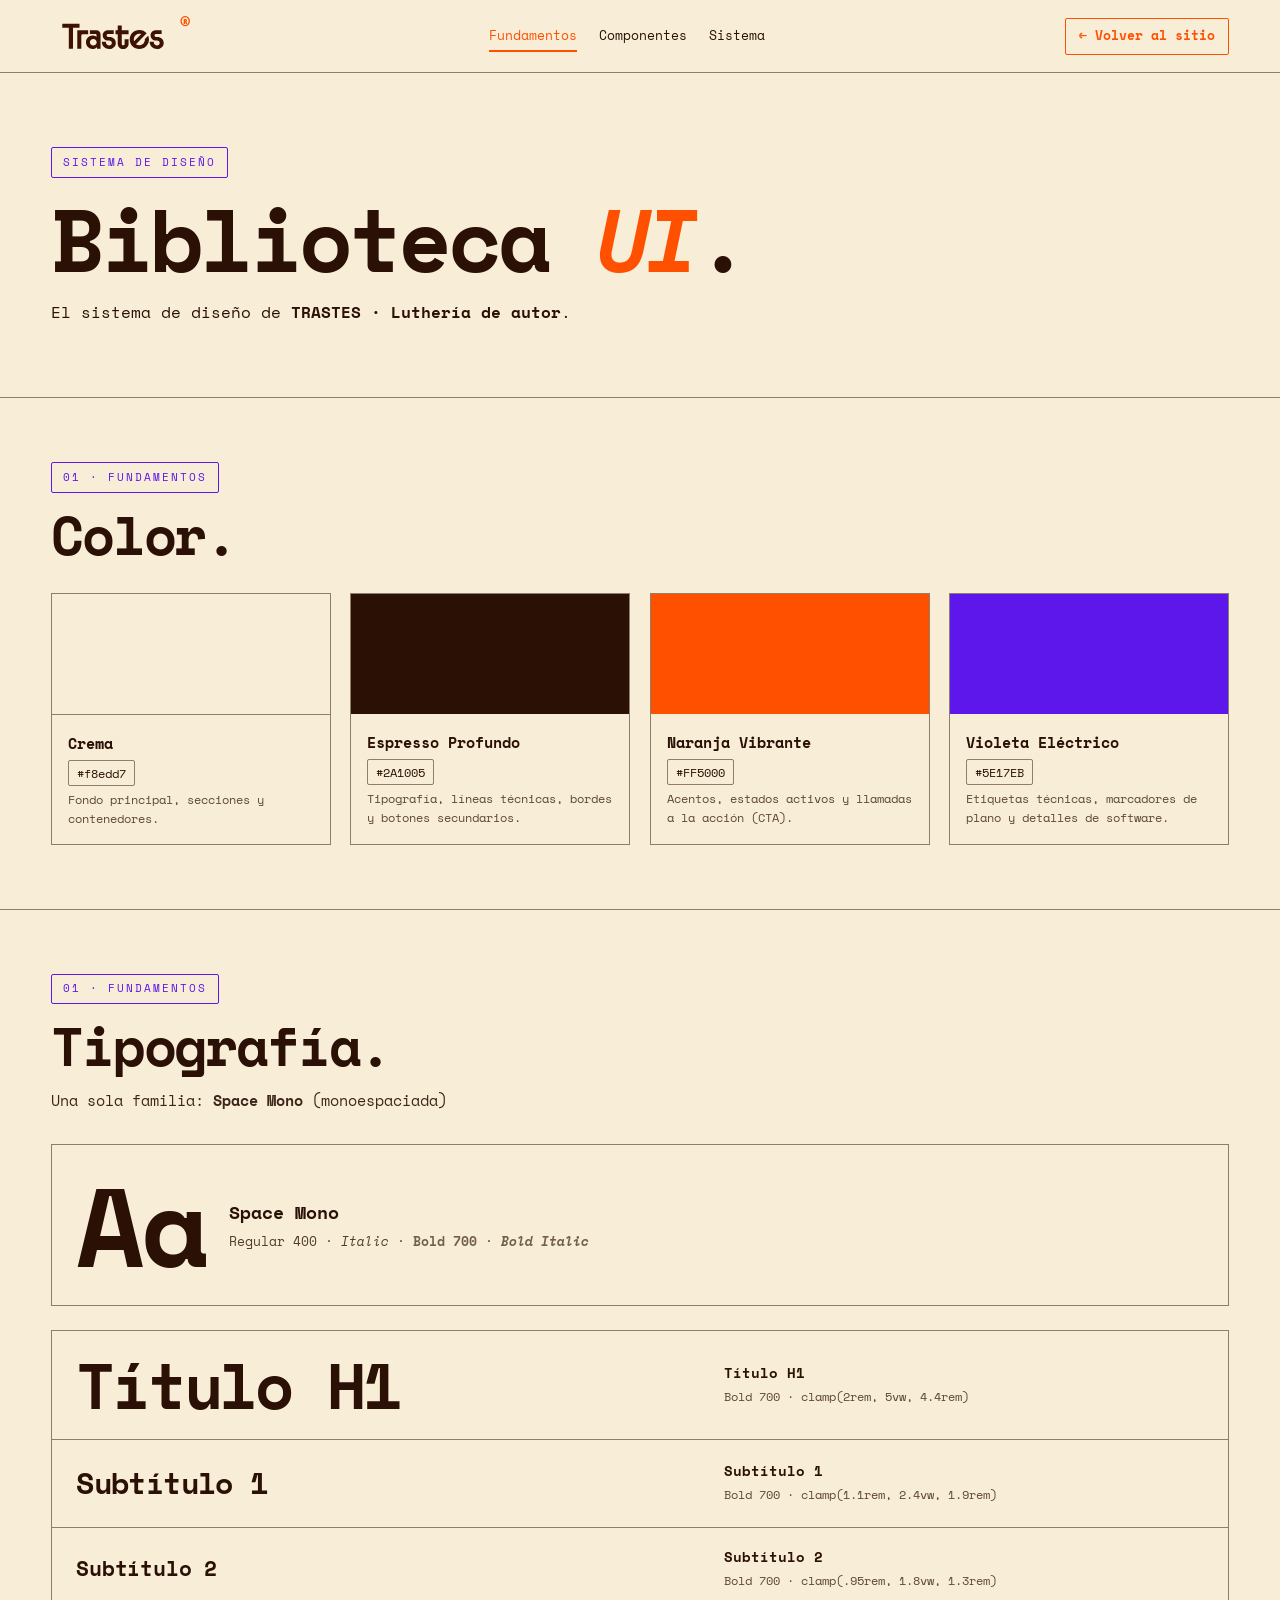
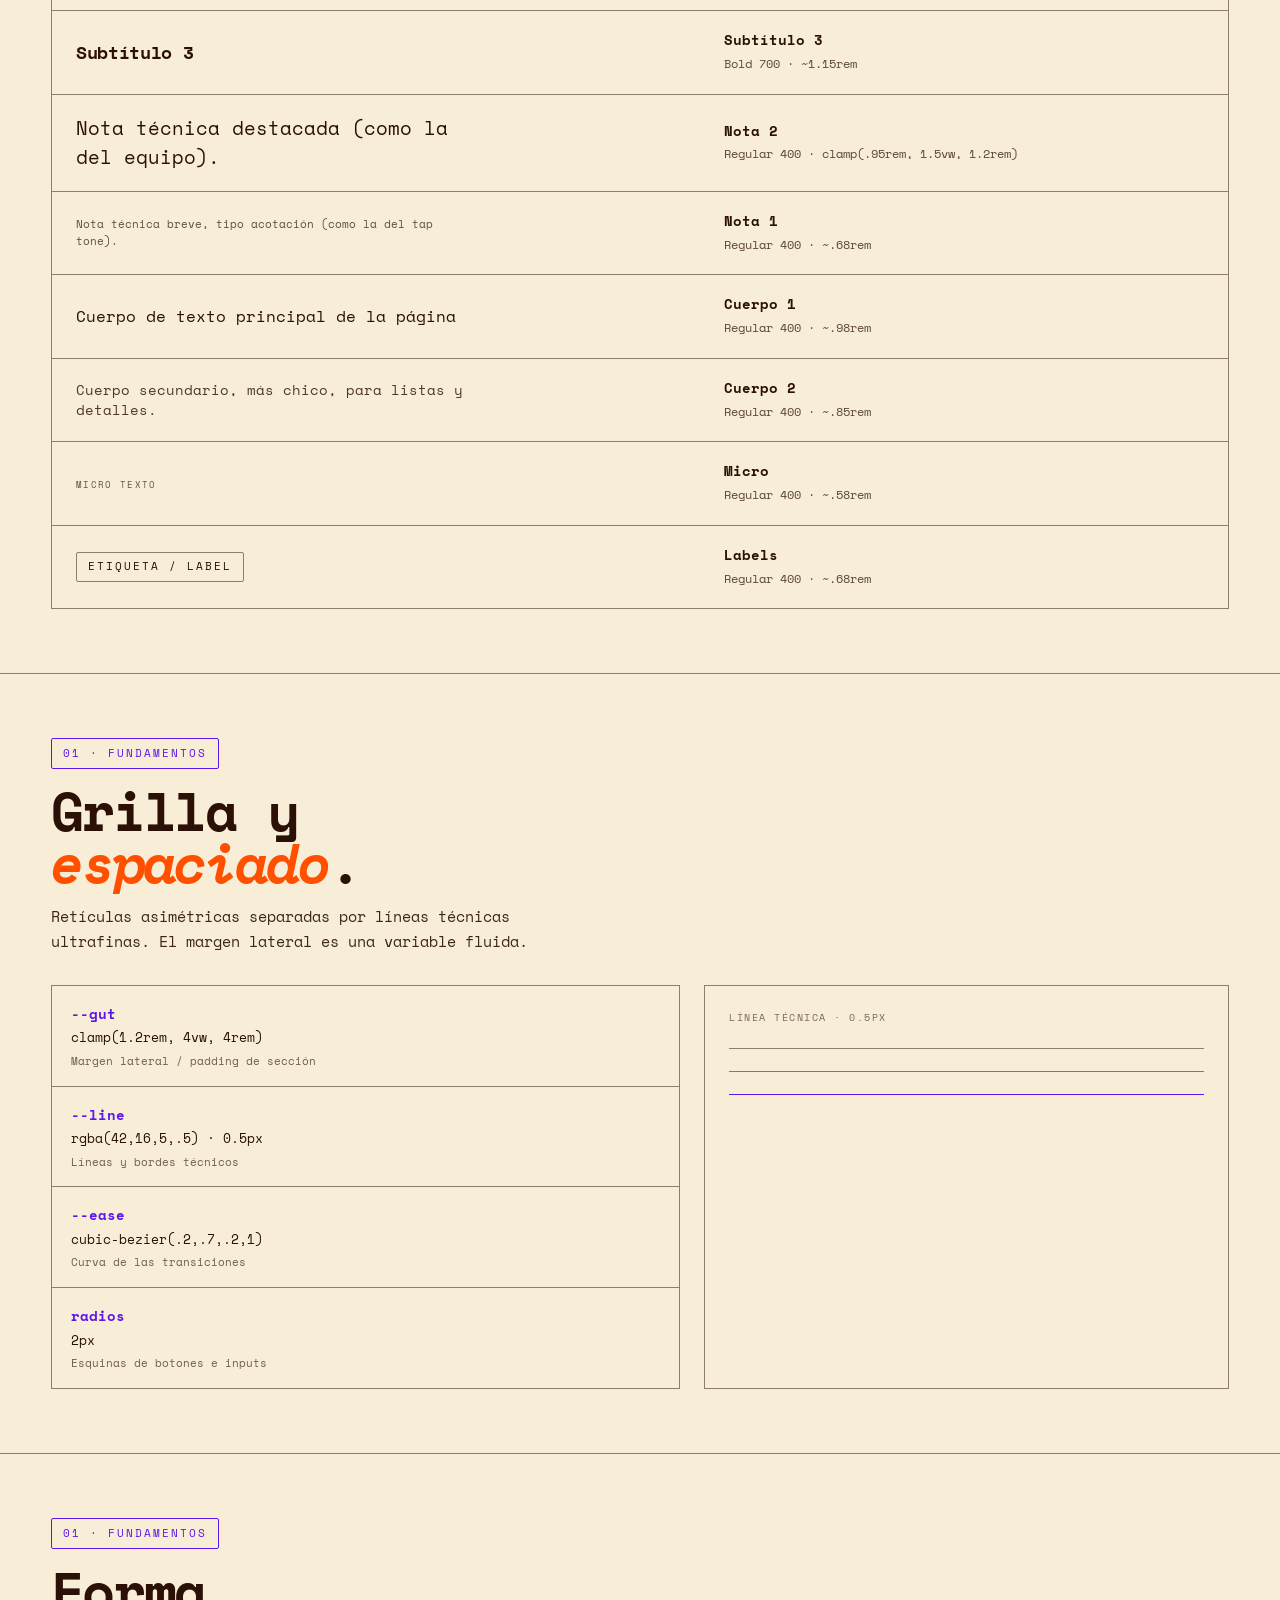
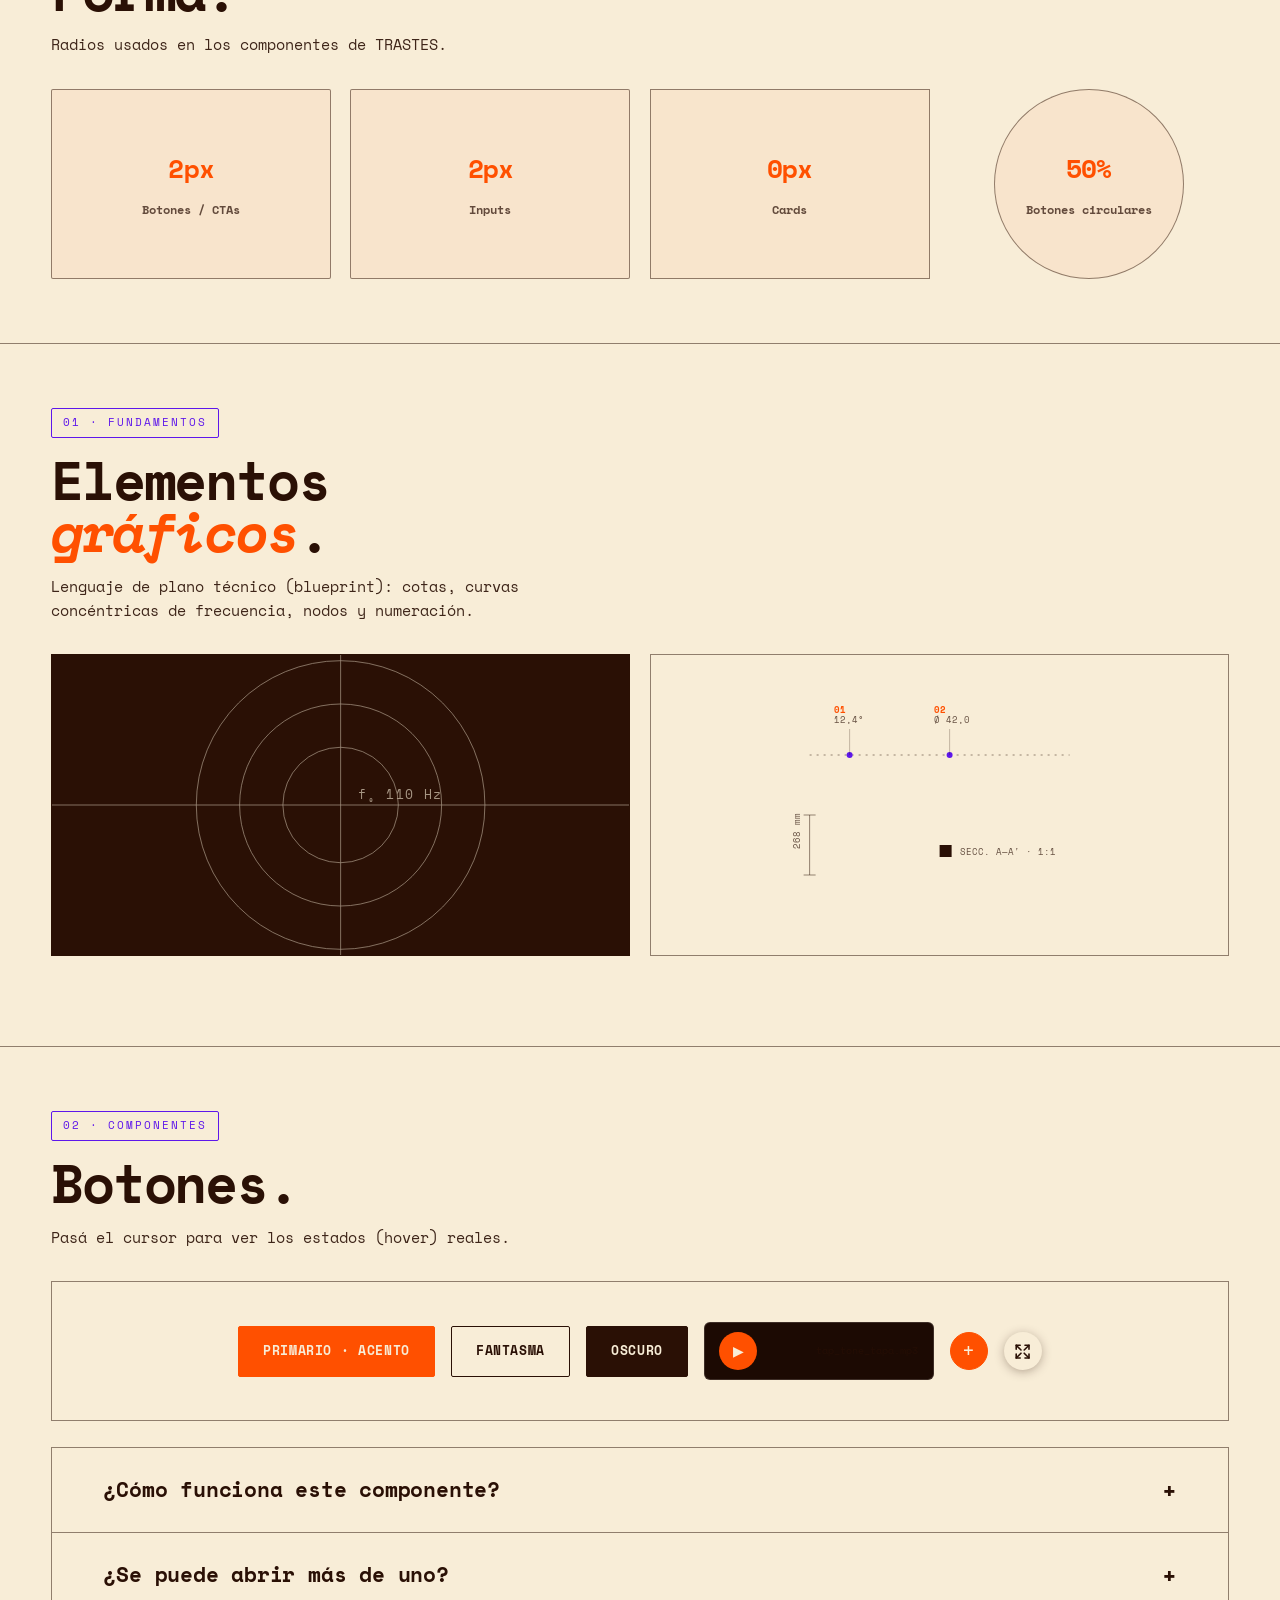
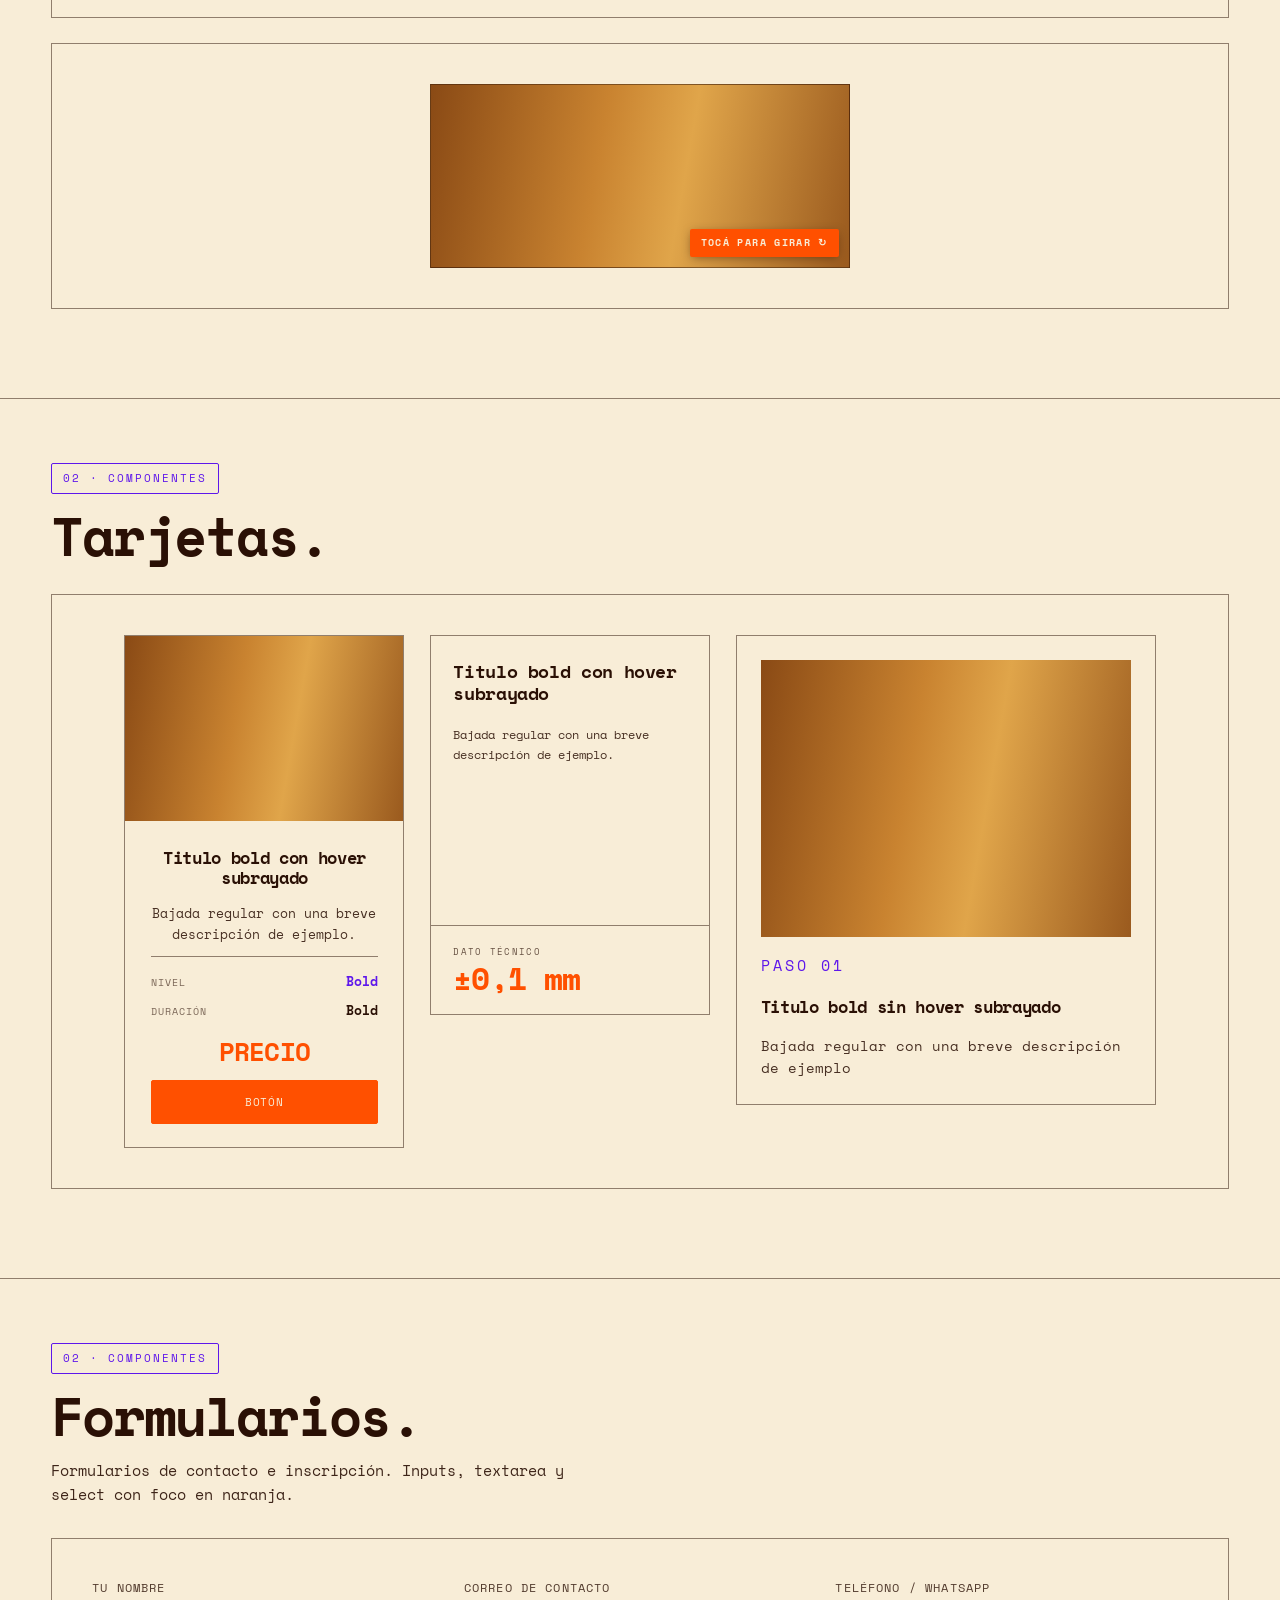
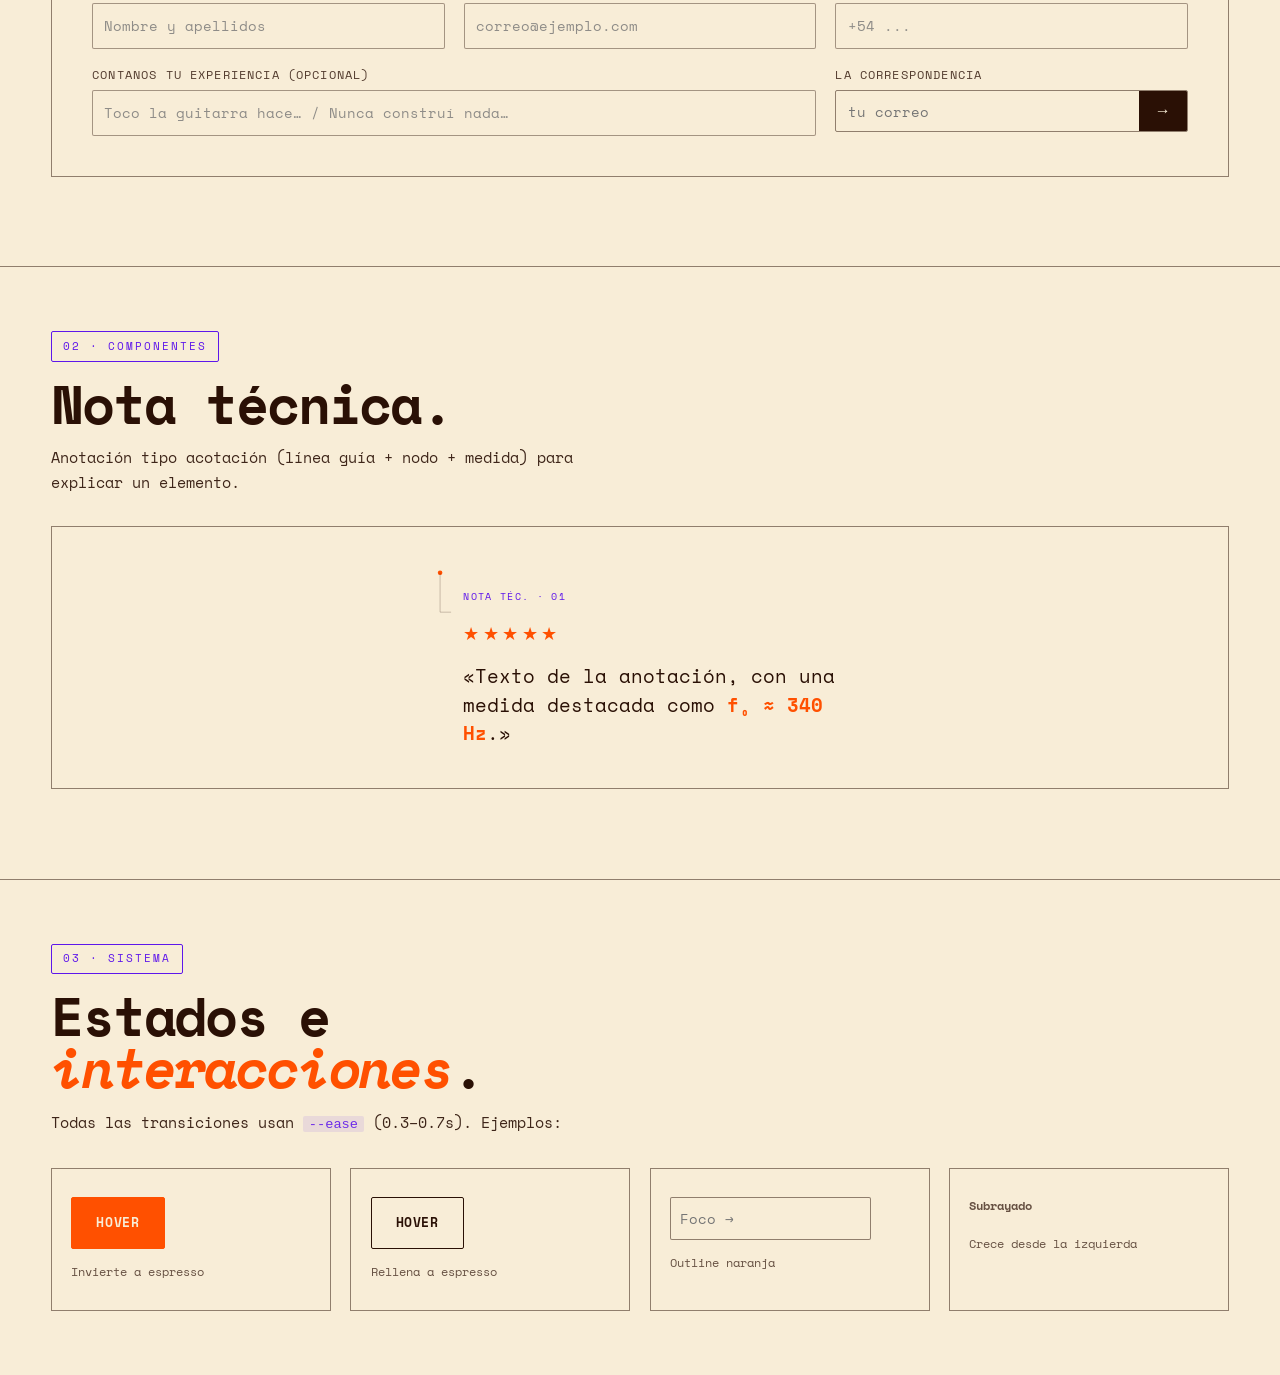
==== commit 6670dd24: "Actualizacion 13-07" ====
--- a/biblioteca.html
+++ b/biblioteca.html
@@ -10,62 +10,35 @@
   <link rel="preconnect" href="https://fonts.gstatic.com" crossorigin />
   <link href="https://fonts.googleapis.com/css2?family=Space+Mono:ital,wght@0,400;0,700;1,400;1,700&display=swap" rel="stylesheet" />
 
-  <link rel="stylesheet" href="css/styles.css" />
-  <link rel="stylesheet" href="css/biblioteca.css" />
+  <link rel="stylesheet" href="css/styles.css?v=19" />
+  <link rel="stylesheet" href="css/biblioteca.css?v=18" />
 </head>
 <body class="lib">
 
-  <!-- ===================== TOPBAR ===================== -->
-  <header class="lib-topbar">
-    <a href="index.html" class="lib-brand" aria-label="TRASTES"><img src="assets/logo.svg" alt="TRASTES" /></a>
-    <span class="lib-topbar__title">Biblioteca UX/UI</span>
-    <a href="index.html" class="lib-topbar__back">← Volver al sitio</a>
-    <button class="lib-burger" id="tocBurger" aria-label="Índice" aria-expanded="false"><span></span><span></span><span></span></button>
+  <!-- ===================== NAV ===================== -->
+  <header class="nav" id="nav">
+    <a href="index.html" class="nav__brand" aria-label="TRASTES · inicio"><img src="assets/logo.svg" alt="TRASTES" class="nav__logo" /><span>®</span></a>
+    <nav class="nav__links" aria-label="Navegación de la biblioteca">
+      <a href="#colores">Fundamentos</a>
+      <a href="#botones">Componentes</a>
+      <a href="#estados">Sistema</a>
+    </nav>
+    <a href="index.html" class="nav__cta">← Volver al sitio</a>
+    <button class="nav__burger" id="burger" aria-label="Menú" aria-expanded="false">
+      <span></span><span></span><span></span>
+    </button>
   </header>
 
-  <div class="lib-shell">
-
-    <!-- ===================== TOC ===================== -->
-    <aside class="lib-toc" id="toc">
-      <p class="lib-toc__group">Fundamentos</p>
-      <a href="#colores">Color</a>
-      <a href="#tipografia">Tipografía</a>
-      <a href="#grilla">Grilla y espaciado</a>
-      <a href="#graficos">Elementos gráficos</a>
-      <p class="lib-toc__group">Componentes</p>
-      <a href="#botones">Botones</a>
-      <a href="#tags">Etiquetas</a>
-      <a href="#cards">Tarjetas</a>
-      <a href="#formularios">Formularios</a>
-      <a href="#acordeon">Acordeón</a>
-      <a href="#navegacion">Navegación</a>
-      <a href="#modal">Modal</a>
-      <a href="#audio">Reproductor</a>
-      <a href="#flip">Flip-card</a>
-      <a href="#nota">Nota técnica</a>
-      <p class="lib-toc__group">Sistema</p>
-      <a href="#estados">Estados</a>
-      <a href="#patrones">Voz y patrones</a>
-    </aside>
-
-    <!-- ===================== MAIN ===================== -->
-    <main class="lib-main">
+  <!-- ===================== MAIN ===================== -->
+  <main class="lib-main">
 
       <!-- INTRO -->
       <section id="intro" class="lib-hero">
-        <span class="tag tag--violet">Design System · v1.0</span>
-        <h1 class="lib-hero__title">Biblioteca <em>UX/UI</em>.</h1>
+        <span class="tag tag--violet">Sistema de diseño</span>
+        <h1 class="lib-hero__title">Biblioteca <em>UI</em>.</h1>
         <p class="lib-hero__lead">
-          El sistema de diseño de <b>TRASTES · Luthería de autor</b>. Reúne los fundamentos
-          visuales, los componentes reutilizables, sus estados e interacciones y las guías de
-          uso. Todo lo que ves aquí usa el mismo CSS que el sitio: es la fuente de verdad.
+          El sistema de diseño de <b>TRASTES · Luthería de autor</b>.
         </p>
-        <div class="lib-hero__meta">
-          <div><b>4</b><span>colores</span></div>
-          <div><b>1</b><span>tipografía</span></div>
-          <div><b>10+</b><span>componentes</span></div>
-          <div><b>0.5px</b><span>línea técnica</span></div>
-        </div>
       </section>
 
       <!-- ============ COLOR ============ -->
@@ -73,13 +46,12 @@
         <div class="lib-hdr">
           <span class="tag tag--violet">01 · Fundamentos</span>
           <h2 class="section-title">Color.</h2>
-          <p class="lib-hdr__desc">Paleta de alto contraste sobre fondo claro. Cada color tiene una función fija. Hacé clic en el HEX para copiarlo.</p>
         </div>
         <div class="lib-swatches">
-          <div class="swatch">
+          <div class="swatch swatch--crema">
             <button class="swatch__chip" style="background:#f8edd7" data-copy="#f8edd7" aria-label="Copiar #f8edd7"></button>
             <div class="swatch__meta">
-              <b>Crema Orgánico</b>
+              <b>Crema</b>
               <button class="swatch__hex" data-copy="#f8edd7">#f8edd7</button>
               <span>Fondo principal, secciones y contenedores.</span>
             </div>
@@ -109,46 +81,64 @@
             </div>
           </div>
         </div>
-        <p class="lib-note"><b>Soporte:</b> gris <button class="lib-inlinehex" data-copy="#cfc7b8">#cfc7b8</button> como marcador de posición de imágenes mientras se carga la foto real.</p>
       </section>
 
       <!-- ============ TIPOGRAFÍA ============ -->
       <section id="tipografia" class="lib-section">
         <div class="lib-hdr">
           <span class="tag tag--violet">01 · Fundamentos</span>
-          <h2 class="section-title">Tipo<em>grafía</em>.</h2>
-          <p class="lib-hdr__desc">Una sola familia: <b>Space Mono</b> (monoespaciada). Proyecta rigor técnico. Regular 400, Bold 700 y sus cursivas.</p>
+          <h2 class="section-title lib-title--regular">Tipografía.</h2>
+          <p class="lib-hdr__desc">Una sola familia: <b>Space Mono</b> (monoespaciada)</p>
         </div>
 
         <div class="lib-type-specimen">
           <span class="lib-type-specimen__big">Aa</span>
           <div class="lib-type-specimen__info">
             <b>Space Mono</b>
-            <span>Regular 400 · <i>Italic</i> · Bold 700 · <b><i>Bold Italic</i></b></span>
-            <span>Google Fonts · monoespaciada</span>
+            <span>Regular 400 · <i>Italic</i> · <span style="font-weight:700">Bold 700</span> · <span style="font-weight:700;font-style:italic">Bold Italic</span></span>
           </div>
         </div>
 
         <div class="lib-type-scale">
           <div class="lib-type-row">
-            <div class="lib-type-row__sample"><span class="section-title" style="font-size:2.6rem">Título H1/H2</span></div>
-            <div class="lib-type-row__spec"><b>Títulos monumentales</b><span>700 · letter-spacing −0.04em · mayúsc./minúsc. mixtas · acento en <em>naranja</em> + punto marrón</span></div>
-          </div>
-          <div class="lib-type-row">
-            <div class="lib-type-row__sample"><h3 style="font-size:1.15rem;font-weight:700;letter-spacing:-.02em">Subtítulo H3</h3></div>
-            <div class="lib-type-row__spec"><b>Subtítulos</b><span>700 · letter-spacing −0.02em · líneas ajustadas</span></div>
-          </div>
-          <div class="lib-type-row">
-            <div class="lib-type-row__sample"><i style="font-size:1rem;opacity:.85">Anotación en cursiva</i></div>
-            <div class="lib-type-row__spec"><b>Notas técnicas</b><span>Italic 400 · aire de cuaderno de bitácora del luthier</span></div>
-          </div>
-          <div class="lib-type-row">
-            <div class="lib-type-row__sample"><p style="font-size:.95rem;max-width:40ch">Cuerpo de texto en columnas estrechas, con interlineado generoso para una lectura fluida.</p></div>
-            <div class="lib-type-row__spec"><b>Cuerpo</b><span>400 · line-height 1.6 · columnas estrechas</span></div>
+            <div class="lib-type-row__sample"><span style="font-size:clamp(2rem,5vw,4.4rem);font-weight:700;letter-spacing:-.05em;line-height:1.08">Título H1</span></div>
+            <div class="lib-type-row__spec"><b>Título H1</b><span>Bold 700 · clamp(2rem, 5vw, 4.4rem)</span></div>
+          </div>
+          <div class="lib-type-row">
+            <div class="lib-type-row__sample"><span style="font-size:clamp(1.1rem,2.4vw,1.9rem);font-weight:700;letter-spacing:-.02em">Subtítulo 1</span></div>
+            <div class="lib-type-row__spec"><b>Subtítulo 1</b><span>Bold 700 · clamp(1.1rem, 2.4vw, 1.9rem)</span></div>
+          </div>
+          <div class="lib-type-row">
+            <div class="lib-type-row__sample"><span style="font-size:clamp(.95rem,1.8vw,1.3rem);font-weight:700;letter-spacing:-.01em">Subtítulo 2</span></div>
+            <div class="lib-type-row__spec"><b>Subtítulo 2</b><span>Bold 700 · clamp(.95rem, 1.8vw, 1.3rem)</span></div>
+          </div>
+          <div class="lib-type-row">
+            <div class="lib-type-row__sample"><span style="font-size:1.15rem;font-weight:700;letter-spacing:-.02em">Subtítulo 3</span></div>
+            <div class="lib-type-row__spec"><b>Subtítulo 3</b><span>Bold 700 · ~1.15rem</span></div>
+          </div>
+          <div class="lib-type-row">
+            <div class="lib-type-row__sample"><p style="font-size:clamp(.95rem,1.5vw,1.2rem);line-height:1.5;max-width:34ch">Nota técnica destacada (como la del equipo).</p></div>
+            <div class="lib-type-row__spec"><b>Nota 2</b><span>Regular 400 · clamp(.95rem, 1.5vw, 1.2rem)</span></div>
+          </div>
+          <div class="lib-type-row">
+            <div class="lib-type-row__sample"><p style="font-size:.68rem;line-height:1.55;max-width:52ch;opacity:.72">Nota técnica breve, tipo acotación (como la del tap tone).</p></div>
+            <div class="lib-type-row__spec"><b>Nota 1</b><span>Regular 400 · ~.68rem</span></div>
+          </div>
+          <div class="lib-type-row">
+            <div class="lib-type-row__sample"><p style="font-size:.98rem;line-height:1.5;max-width:42ch">Cuerpo de texto principal de la página</p></div>
+            <div class="lib-type-row__spec"><b>Cuerpo 1</b><span>Regular 400 · ~.98rem</span></div>
+          </div>
+          <div class="lib-type-row">
+            <div class="lib-type-row__sample"><p style="font-size:.85rem;line-height:1.5;max-width:46ch;opacity:.82">Cuerpo secundario, más chico, para listas y detalles.</p></div>
+            <div class="lib-type-row__spec"><b>Cuerpo 2</b><span>Regular 400 · ~.85rem</span></div>
+          </div>
+          <div class="lib-type-row">
+            <div class="lib-type-row__sample"><span style="font-size:.58rem;letter-spacing:.14em;text-transform:uppercase;opacity:.7">Micro texto</span></div>
+            <div class="lib-type-row__spec"><b>Micro</b><span>Regular 400 · ~.58rem</span></div>
           </div>
           <div class="lib-type-row">
             <div class="lib-type-row__sample"><span class="tag">Etiqueta / Label</span></div>
-            <div class="lib-type-row__spec"><b>Labels</b><span>Mayúsculas · letter-spacing 0.14–0.18em · 0.6–0.7rem</span></div>
+            <div class="lib-type-row__spec"><b>Labels</b><span>Regular 400 · ~.68rem</span></div>
           </div>
         </div>
       </section>
@@ -176,12 +166,39 @@
         </div>
       </section>
 
+      <!-- ============ FORMA ============ -->
+      <section id="forma" class="lib-section">
+        <div class="lib-hdr">
+          <span class="tag tag--violet">01 · Fundamentos</span>
+          <h2 class="section-title">Forma.</h2>
+          <p class="lib-hdr__desc">Radios usados en los componentes de TRASTES.</p>
+        </div>
+        <div class="lib-radius-grid">
+          <div class="lib-radius-card" style="--shape-radius:2px">
+            <b>2px</b>
+            <span>Botones / CTAs</span>
+          </div>
+          <div class="lib-radius-card" style="--shape-radius:2px">
+            <b>2px</b>
+            <span>Inputs</span>
+          </div>
+          <div class="lib-radius-card" style="--shape-radius:0">
+            <b>0px</b>
+            <span>Cards</span>
+          </div>
+          <div class="lib-radius-card lib-radius-card--circle" style="--shape-radius:50%">
+            <b>50%</b>
+            <span>Botones circulares</span>
+          </div>
+        </div>
+      </section>
+
       <!-- ============ ELEMENTOS GRÁFICOS ============ -->
       <section id="graficos" class="lib-section">
         <div class="lib-hdr">
           <span class="tag tag--violet">01 · Fundamentos</span>
           <h2 class="section-title">Elementos<br /><em>gráficos</em>.</h2>
-          <p class="lib-hdr__desc">Lenguaje de plano técnico (blueprint): cotas, curvas concéntricas de frecuencia, nodos y numeración. Nunca motivos botánicos.</p>
+          <p class="lib-hdr__desc">Lenguaje de plano técnico (blueprint): cotas, curvas concéntricas de frecuencia, nodos y numeración.</p>
         </div>
         <div class="lib-demo lib-demo--split">
           <div class="lib-demo__stage" style="background:#2a1005;min-height:220px;position:relative;overflow:hidden">
@@ -211,7 +228,6 @@
             </svg>
           </div>
         </div>
-        <p class="lib-caption">Izq.: overlay de frecuencia sobre foto (líneas crema, blend screen). Der.: croquis de cotas con nodos violeta y numeración naranja.</p>
       </section>
 
       <!-- ============ BOTONES ============ -->
@@ -226,185 +242,35 @@
             <a class="btn btn--accent">Primario · acento</a>
             <a class="btn btn--ghost">Fantasma</a>
             <a class="btn btn--dark">Oscuro</a>
-          </div>
-          <div class="lib-code">
-            <code>&lt;a class="btn btn--accent"&gt;…&lt;/a&gt;</code>
-            <button class="lib-copy" data-copy='<a class="btn btn--accent">…</a>'>copiar</button>
-          </div>
-        </div>
-        <div class="lib-demo">
-          <div class="lib-demo__stage lib-demo__stage--row" style="background:#2a1005">
-            <span class="btn btn--soon">Próximamente · acceso</span>
-          </div>
-          <p class="lib-caption"><code>.btn--soon</code> · para bloques sobre fondo espresso (VIP).</p>
-        </div>
-      </section>
-
-      <!-- ============ ETIQUETAS ============ -->
-      <section id="tags" class="lib-section">
-        <div class="lib-hdr">
-          <span class="tag tag--violet">02 · Componentes</span>
-          <h2 class="section-title">Etiquetas.</h2>
-          <p class="lib-hdr__desc">Rótulos de sección y categorías técnicas. Se ajustan a su contenido (no se estiran).</p>
-        </div>
-        <div class="lib-demo">
-          <div class="lib-demo__stage lib-demo__stage--row">
-            <span class="tag">Etiqueta base</span>
-            <span class="tag tag--violet">01 / Etiqueta técnica</span>
-          </div>
-          <div class="lib-code">
-            <code>&lt;span class="tag tag--violet"&gt;01 / …&lt;/span&gt;</code>
-            <button class="lib-copy" data-copy='<span class="tag tag--violet">01 / …</span>'>copiar</button>
-          </div>
-        </div>
-      </section>
-
-      <!-- ============ TARJETAS ============ -->
-      <section id="cards" class="lib-section">
-        <div class="lib-hdr">
-          <span class="tag tag--violet">02 · Componentes</span>
-          <h2 class="section-title">Tarjetas.</h2>
-          <p class="lib-hdr__desc">Beneficio (subrayado animado al hover), curso (se eleva con destello) y reseña (nota técnica).</p>
-        </div>
-
-        <div class="lib-demo">
-          <div class="lib-demo__stage">
-            <article class="benefit" style="border:.5px solid var(--line);max-width:280px">
-              <span class="benefit__num">01</span>
-              <h3>Calibración Armónica</h3>
-              <p>Pasá el cursor: el título se subraya en violeta desde la izquierda.</p>
-            </article>
-          </div>
-          <p class="lib-caption"><code>.benefit</code> · hover → subrayado <b>violeta</b> animado (background-size).</p>
-        </div>
-
-        <div class="lib-demo">
-          <div class="lib-demo__stage" style="padding:2.5rem 1.6rem">
-            <article class="course" style="max-width:280px">
-              <div class="course__img course__img--criolla"></div>
-              <h3>Construcción de Guitarra Criolla</h3>
-              <p class="course__lead">Pasá el cursor: la tarjeta se eleva con destello naranja.</p>
-              <ul class="course__meta">
-                <li><span>Nivel</span><b class="course__level">Básico</b></li>
-                <li><span>Precio</span><b class="course__price">USD 750</b></li>
-              </ul>
-            </article>
-          </div>
-          <p class="lib-caption"><code>.course</code> · hover → <b>translateY</b> + glow naranja + subrayado marrón del título.</p>
-        </div>
-      </section>
-
-      <!-- ============ FORMULARIOS ============ -->
-      <section id="formularios" class="lib-section">
-        <div class="lib-hdr">
-          <span class="tag tag--violet">02 · Componentes</span>
-          <h2 class="section-title">Formularios.</h2>
-          <p class="lib-hdr__desc">Inputs, select y textarea con foco en naranja. Newsletter compacto del footer.</p>
-        </div>
-        <div class="lib-demo">
-          <div class="lib-demo__stage">
-            <form class="dform" style="max-width:340px" onsubmit="return false">
-              <label>Campo de texto
-                <input type="text" placeholder="Nombre y apellidos" />
-              </label>
-              <label>Selector
-                <select><option>Guitarra clásica</option><option>Violín de concierto</option></select>
-              </label>
-            </form>
-          </div>
-        </div>
-        <div class="lib-demo">
-          <div class="lib-demo__stage" style="max-width:280px">
-            <form class="news" onsubmit="return false">
-              <input type="email" placeholder="tu correo" aria-label="correo" />
-              <button type="submit" aria-label="Suscribirse">→</button>
-            </form>
-          </div>
-          <p class="lib-caption"><code>.news</code> · suscripción a la bitácora.</p>
-        </div>
-      </section>
-
-      <!-- ============ ACORDEÓN ============ -->
-      <section id="acordeon" class="lib-section">
-        <div class="lib-hdr">
-          <span class="tag tag--violet">02 · Componentes</span>
-          <h2 class="section-title">Acordeón.</h2>
-          <p class="lib-hdr__desc">FAQ y temarios. Hacé clic para abrir/cerrar (el ícono + rota a ×).</p>
-        </div>
-        <div class="lib-demo">
-          <div class="lib-demo__stage" style="padding:0">
-            <div class="faq__list" style="border:.5px solid var(--line)">
-              <div class="qa">
-                <button class="qa__q" aria-expanded="false"><span>¿Cómo funciona este componente?</span><span class="qa__icon">+</span></button>
-                <div class="qa__a"><p>Al hacer clic se despliega el panel con una transición de altura suave. El ícono “+” gira 45° y se vuelve naranja.</p></div>
-              </div>
-              <div class="qa">
-                <button class="qa__q" aria-expanded="false"><span>¿Se puede abrir más de uno?</span><span class="qa__icon">+</span></button>
-                <div class="qa__a"><p>Sí: cada ítem es independiente (a diferencia del acordeón de servicios, que es exclusivo).</p></div>
-              </div>
-            </div>
-          </div>
-        </div>
-      </section>
-
-      <!-- ============ NAVEGACIÓN ============ -->
-      <section id="navegacion" class="lib-section">
-        <div class="lib-hdr">
-          <span class="tag tag--violet">02 · Componentes</span>
-          <h2 class="section-title">Navegación.</h2>
-          <p class="lib-hdr__desc">Barra fija translúcida con enlaces subrayados al hover y CTA en borde naranja.</p>
-        </div>
-        <div class="lib-demo">
-          <div class="lib-demo__stage" style="padding:0">
-            <div class="lib-navsample">
-              <span class="lib-navsample__brand">TRASTES<span>®</span></span>
-              <nav class="lib-navsample__links">
-                <a href="#navegacion">Servicios</a><a href="#navegacion">Proceso</a><a href="#navegacion">Maderas</a>
-              </nav>
-              <span class="nav__cta">Consulta →</span>
-            </div>
-          </div>
-        </div>
-      </section>
-
-      <!-- ============ MODAL ============ -->
-      <section id="modal" class="lib-section">
-        <div class="lib-hdr">
-          <span class="tag tag--violet">02 · Componentes</span>
-          <h2 class="section-title">Modal.</h2>
-          <p class="lib-hdr__desc">Ventana de co-creación. Se abre con backdrop desenfocado y cierra con ×, clic afuera o Esc.</p>
-        </div>
-        <div class="lib-demo">
-          <div class="lib-demo__stage lib-demo__stage--row">
-            <button class="btn btn--dark" id="libOpenModal">Abrir modal de ejemplo →</button>
-          </div>
-        </div>
-      </section>
-
-      <!-- ============ REPRODUCTOR ============ -->
-      <section id="audio" class="lib-section">
-        <div class="lib-hdr">
-          <span class="tag tag--violet">02 · Componentes</span>
-          <h2 class="section-title">Reproductor.</h2>
-          <p class="lib-hdr__desc">Player minimalista con onda animada. Hacé clic en ▶ para ver la animación.</p>
-        </div>
-        <div class="lib-demo">
-          <div class="lib-demo__stage" style="background:#2a1005">
             <div class="mock mock--audio" id="libAudio" style="max-width:320px">
               <button class="mock__play" aria-label="Reproducir">▶</button>
               <div class="mock__wave"><span></span><span></span><span></span><span></span><span></span><span></span><span></span><span></span><span></span><span></span></div>
               <small>tap_tone_tapa.mp3</small>
             </div>
-          </div>
-        </div>
-      </section>
-
-      <!-- ============ FLIP-CARD ============ -->
-      <section id="flip" class="lib-section">
-        <div class="lib-hdr">
-          <span class="tag tag--violet">02 · Componentes</span>
-          <h2 class="section-title">Flip-card.</h2>
-          <p class="lib-hdr__desc">Tarjeta que gira en 3D al tocarla (usada en el selector de maderas). Hacé clic para girar.</p>
+            <button class="cd-kit__hotspot" style="position:static;transform:none" aria-expanded="false" aria-label="Punto interactivo (hotspot)">
+              <span class="cd-kit__plus" aria-hidden="true">+</span>
+            </button>
+            <button class="gallery__zoom" style="position:static" aria-label="Ver imagen completa">
+              <svg viewBox="0 0 24 24" fill="none" stroke="currentColor" stroke-width="2" stroke-linecap="round" stroke-linejoin="round" aria-hidden="true">
+                <polyline points="4 9 4 4 9 4"/><line x1="4" y1="4" x2="10" y2="10"/>
+                <polyline points="15 4 20 4 20 9"/><line x1="20" y1="4" x2="14" y2="10"/>
+                <polyline points="4 15 4 20 9 20"/><line x1="4" y1="20" x2="10" y2="14"/>
+                <polyline points="20 15 20 20 15 20"/><line x1="20" y1="20" x2="14" y2="14"/>
+              </svg>
+            </button>
+          </div>
+        </div>
+        <div class="lib-demo">
+          <div class="faq__list" style="border:.5px solid var(--line);border-bottom:none">
+            <div class="qa">
+              <button class="qa__q" aria-expanded="false"><span>¿Cómo funciona este componente?</span><span class="qa__icon">+</span></button>
+              <div class="qa__a"><p>Al hacer clic se despliega el panel con una transición de altura suave. El ícono “+” gira 45° y se vuelve naranja.</p></div>
+            </div>
+            <div class="qa">
+              <button class="qa__q" aria-expanded="false"><span>¿Se puede abrir más de uno?</span><span class="qa__icon">+</span></button>
+              <div class="qa__a"><p>En la FAQ, sí: cada ítem es independiente. El temario del curso, en cambio, es exclusivo (al abrir una celda se cierran las demás).</p></div>
+            </div>
+          </div>
         </div>
         <div class="lib-demo">
           <div class="lib-demo__stage">
@@ -418,6 +284,82 @@
           </div>
         </div>
       </section>
+
+      <!-- ============ TARJETAS ============ -->
+      <section id="cards" class="lib-section">
+        <div class="lib-hdr">
+          <span class="tag tag--violet">02 · Componentes</span>
+          <h2 class="section-title">Tarjetas.</h2>
+        </div>
+
+        <div class="lib-demo">
+          <div class="lib-demo__stage" style="align-items:flex-start;gap:1.6rem">
+            <article class="course" style="max-width:280px">
+              <svg class="course__frame" aria-hidden="true"><rect pathLength="100" x="0" y="0" width="100%" height="100%"/></svg>
+              <div class="course__img" style="background:linear-gradient(100deg,#8a4a15,#c98330 40%,#e0a54a 60%,#9a5a1e)"></div>
+              <h3>Titulo bold con hover subrayado</h3>
+              <p class="course__lead">Bajada regular con una breve descripción de ejemplo.</p>
+              <ul class="course__meta">
+                <li><span>Nivel</span><b class="course__level">Bold</b></li>
+                <li><span>Duración</span><b>Bold</b></li>
+              </ul>
+              <div class="course__price">PRECIO</div>
+              <a class="course__btn">botón</a>
+            </article>
+            <article class="benefit" style="border:.5px solid var(--line);background:var(--cream);max-width:280px">
+              <div class="benefit__mid">
+                <h3>Titulo bold con hover subrayado</h3>
+                <p>Bajada regular con una breve descripción de ejemplo.</p>
+              </div>
+              <div class="benefit__data">
+                <span class="benefit__k">Dato técnico</span>
+                <b>±0,1 mm</b>
+              </div>
+            </article>
+            <article class="frame" style="border:.5px solid var(--line);background:var(--cream)">
+              <div class="ph" style="aspect-ratio:4/3;background:linear-gradient(100deg,#8a4a15,#c98330 40%,#e0a54a 60%,#9a5a1e)"></div>
+              <span class="frame__step">Paso 01</span>
+              <h3 style="white-space:nowrap;font-size:1.05rem">Titulo bold sin hover subrayado</h3>
+              <p>Bajada regular con una breve descripción de ejemplo</p>
+            </article>
+          </div>
+        </div>
+      </section>
+
+      <!-- ============ FORMULARIOS ============ -->
+      <section id="formularios" class="lib-section">
+        <div class="lib-hdr">
+          <span class="tag tag--violet">02 · Componentes</span>
+          <h2 class="section-title">Formularios.</h2>
+          <p class="lib-hdr__desc">Formularios de contacto e inscripción. Inputs, textarea y select con foco en naranja.</p>
+        </div>
+        <div class="lib-demo">
+          <div class="lib-demo__stage">
+            <div class="dform dform--grid">
+              <label>Tu nombre
+                <input type="text" placeholder="Nombre y apellidos" />
+              </label>
+              <label>Correo de contacto
+                <input type="email" placeholder="correo@ejemplo.com" />
+              </label>
+              <label>Teléfono / WhatsApp
+                <input type="tel" placeholder="+54 ..." />
+              </label>
+              <label>Contanos tu experiencia (opcional)
+                <textarea rows="1" placeholder="Toco la guitarra hace… / Nunca construí nada…"></textarea>
+              </label>
+              <div class="dform__news">
+                <span>La correspondencia</span>
+                <form class="news" onsubmit="return false">
+                  <input type="email" placeholder="tu correo" aria-label="correo" />
+                  <button type="submit" aria-label="Suscribirse">→</button>
+                </form>
+              </div>
+            </div>
+          </div>
+        </div>
+      </section>
+
 
       <!-- ============ NOTA TÉCNICA ============ -->
       <section id="nota" class="lib-section">
@@ -447,7 +389,7 @@
         <div class="lib-hdr">
           <span class="tag tag--violet">03 · Sistema</span>
           <h2 class="section-title">Estados e<br /><em>interacciones</em>.</h2>
-          <p class="lib-hdr__desc">Todas las transiciones usan <code>--ease</code> (0.3–0.7s). Ejemplos vivos:</p>
+          <p class="lib-hdr__desc">Todas las transiciones usan <code>--ease</code> (0.3–0.7s). Ejemplos:</p>
         </div>
         <div class="lib-states">
           <div class="lib-state"><a class="btn btn--accent">Hover</a><span>Invierte a espresso</span></div>
@@ -457,53 +399,11 @@
         </div>
       </section>
 
-      <!-- ============ VOZ Y PATRONES ============ -->
-      <section id="patrones" class="lib-section">
-        <div class="lib-hdr">
-          <span class="tag tag--violet">03 · Sistema</span>
-          <h2 class="section-title">Voz y<br /><em>patrones</em>.</h2>
-          <p class="lib-hdr__desc">Reglas de contenido y de aplicación visual.</p>
-        </div>
-        <div class="lib-dodont">
-          <div class="lib-do">
-            <span class="lib-dodont__tag lib-dodont__tag--do">Hacer</span>
-            <ul>
-              <li>Tutear en <b>voseo</b> ("construí", "reservá tu cupo").</li>
-              <li>Acentuar una palabra clave del título en <em>naranja</em> + punto marrón final.</li>
-              <li>Fotos cálidas de taller; imágenes recortadas con <code>cover</code>.</li>
-              <li>Separar bloques con líneas de 0.5px; retículas asimétricas.</li>
-            </ul>
-          </div>
-          <div class="lib-dont">
-            <span class="lib-dodont__tag lib-dodont__tag--dont">Evitar</span>
-            <ul>
-              <li>Negro puro (usar Espresso <code>#2A1005</code>).</li>
-              <li>Motivos decorativos botánicos o florales.</li>
-              <li>Estirar las etiquetas a todo el ancho del contenedor.</li>
-              <li>Mezclar "usted" con el voseo.</li>
-            </ul>
-          </div>
-        </div>
-      </section>
-
     </main>
-  </div>
 
   <!-- ===================== TOAST ===================== -->
   <div class="lib-toast" id="toast" role="status" aria-live="polite">Copiado ✓</div>
 
-  <!-- ===================== MODAL DEMO ===================== -->
-  <div class="modal" id="modal" aria-hidden="true" role="dialog" aria-modal="true" aria-labelledby="libModalTitle">
-    <div class="modal__backdrop" data-close></div>
-    <div class="modal__card">
-      <button class="modal__x" data-close aria-label="Cerrar">×</button>
-      <span class="tag tag--violet">Componente · Modal</span>
-      <h3 id="libModalTitle">Modal de ejemplo</h3>
-      <p style="font-size:.9rem;opacity:.85">Fondo con desenfoque, tarjeta con animación de entrada. Cerralo con ×, haciendo clic afuera o con la tecla Esc.</p>
-      <button class="btn btn--accent" data-close>Entendido</button>
-    </div>
-  </div>
-
-  <script src="js/biblioteca.js"></script>
+  <script src="js/biblioteca.js?v=4"></script>
 </body>
 </html>
--- a/css/styles.css
+++ b/css/styles.css
@@ -17,7 +17,17 @@
 }
 
 *,*::before,*::after{box-sizing:border-box;margin:0;padding:0}
-html{scroll-behavior:smooth;-webkit-text-size-adjust:100%}
+html{scroll-behavior:smooth;-webkit-text-size-adjust:100%;overflow-x:hidden}
+/* barra de scroll de la página */
+html::-webkit-scrollbar{width:13px}
+html::-webkit-scrollbar-track{background:#595958}
+html::-webkit-scrollbar-thumb{background:var(--accent);border-radius:7px;border:3px solid #595958}
+html::-webkit-scrollbar-thumb:hover{background:var(--violet)}
+/* flechitas arriba y abajo */
+html::-webkit-scrollbar-button{background:#595958;height:14px;background-repeat:no-repeat;background-position:center;background-size:9px 9px}
+html::-webkit-scrollbar-button:vertical:decrement{background-image:url("data:image/svg+xml,%3Csvg xmlns='http://www.w3.org/2000/svg' viewBox='0 0 10 10'%3E%3Cpath d='M5 3L8.5 7H1.5Z' fill='%23FF5000'/%3E%3C/svg%3E")}
+html::-webkit-scrollbar-button:vertical:increment{background-image:url("data:image/svg+xml,%3Csvg xmlns='http://www.w3.org/2000/svg' viewBox='0 0 10 10'%3E%3Cpath d='M5 7L8.5 3H1.5Z' fill='%23FF5000'/%3E%3C/svg%3E")}
+html::-webkit-scrollbar-button:vertical:start:increment,html::-webkit-scrollbar-button:vertical:end:decrement{display:none}
 body{
   font-family:"Space Mono",ui-monospace,monospace;
   background:var(--cream);
@@ -45,7 +55,7 @@
   text-transform:none;
 }
 .section-title em{color:var(--accent)}
-.section-title--light{color:var(--cream);line-height:1.12}
+.section-title--light{color:var(--cream);line-height:1.12;font-size:clamp(2rem,5vw,4.4rem)}
 .section-title--light em{color:var(--accent)}
 
 .btn{
@@ -61,6 +71,7 @@
 .btn--dark{background:var(--espresso);color:var(--cream);border-color:var(--espresso)}
 .btn--dark:hover{background:var(--cream);color:var(--espresso)}
 .btn--soon{background:transparent;color:var(--cream);border-color:rgba(250,246,238,.4);cursor:default;font-size:.7rem}
+.vip__text .btn--soon{margin-top:auto}
 
 /* ---------- placeholders (madera / blueprint) ---------- */
 .ph{position:relative;overflow:hidden;background:var(--espresso);isolation:isolate}
@@ -79,16 +90,21 @@
   repeating-linear-gradient(89deg,rgba(0,0,0,.2) 0 1px,transparent 1px 9px),
   linear-gradient(130deg,#2a1305,#5e2e10 40%,#8a4f22 70%,#341808);}
 .ph--hero{background:url("../assets/hero_1.jpg") center/cover no-repeat}
-.ph--diapason{background:url("../assets/diapason.jpg") center/cover no-repeat}
-.ph--diapason[data-label]::after{bottom:1.6rem}
+.ph--diapason{background:url("../assets/clon.jpg") center/cover no-repeat}
+.ph--diapason[data-label]::after{bottom:0.7rem}
 .ph--servicios3{background:url("../assets/servicios_3.jpg") center/cover no-repeat}
+.ph-croquis{position:absolute;left:1rem;right:1rem;bottom:1rem;width:auto;height:auto;z-index:3}
+.ph-croquis .l{stroke:#fff;stroke-width:1;fill:none;vector-effect:non-scaling-stroke}
+.ph-croquis .d{fill:var(--violet)}
+.ph-croquis .t{fill:#fff;font-family:"Space Mono",monospace;font-size:11px;letter-spacing:.06em}
 .ph--servicios2{background:url("../assets/servicios_2.jpg") center 70%/cover no-repeat}
 .ph--servicios4{background:url("../assets/servicios_4.jpg") center 88%/cover no-repeat}
 .ph--proceso1{background:url("../assets/proceso_1.jpg") center/cover no-repeat}
-.ph--proceso2{background:url("../assets/proceso_2.jpg") center/cover no-repeat}
-.ph--proceso3{background:url("../assets/proceso_3.jpg") center/cover no-repeat}
-.ph--proceso4{background:url("../assets/proceso_4.jpg") center/cover no-repeat}
+.ph--proceso2{background:url("../assets/R25.jpg") center/cover no-repeat}
+.ph--proceso3{background:url("../assets/R27.jpg") center/cover no-repeat}
+.ph--proceso4{background:url("../assets/w.jpg") center/cover no-repeat}
 .ph--proceso5{background:url("../assets/proceso_5.jpg") center/cover no-repeat}
+.ph--proceso6{background:#6b3410 url("../assets/x.jpg") center/cover no-repeat}
 .ph--dark{background:linear-gradient(160deg,#1c0a03,#3a1608)}
 .ph--tall{aspect-ratio:2/5}
 
@@ -116,8 +132,8 @@
 .nav__links a:hover::after{width:100%}
 .nav__cta{font-size:.8rem;font-weight:700;color:var(--accent);border:.5px solid var(--accent);padding:.45rem .8rem;border-radius:2px;transition:all .3s}
 .nav__cta:hover{background:var(--accent);color:var(--cream)}
-.nav__burger{display:none;flex-direction:column;gap:4px;background:none;border:none;cursor:pointer;padding:.3rem}
-.nav__burger span{width:22px;height:2px;background:var(--espresso);transition:.3s}
+.nav__burger{display:none;flex-direction:column;gap:4px;background:none;border:none;cursor:pointer;padding:.3rem;outline:none;-webkit-tap-highlight-color:transparent}
+.nav__burger span{width:22px;height:2px;flex:0 0 2px;background:var(--espresso);transition:.3s}
 
 /* =====================================================================
    1 · HERO
@@ -138,6 +154,7 @@
   background:var(--cream);display:inline-block;padding:.2em .3em .2em 0;
 }
 .hero__title .hl-word{font-weight:700;color:var(--accent)}
+.hero__sp--mobile-show{display:none}
 .hero__title em{color:var(--accent)}
 .hero__lead{max-width:48ch;font-size:.95rem}
 .hero__actions{display:flex;gap:.8rem;flex-wrap:wrap}
@@ -150,10 +167,12 @@
    ===================================================================== */
 .manifesto{
   display:grid;grid-template-columns:1fr .6fr 1.4fr;gap:0;
-  border-bottom:.5px solid var(--line);
-}
-.manifesto__col{padding:var(--gut)}
+  min-height:100vh;border-bottom:.5px solid var(--line);
+}
+.manifesto__col{padding:clamp(3.5rem,8vh,7rem) var(--gut) clamp(4rem,9vh,8rem);min-height:0}
 .manifesto__left{display:flex;flex-direction:column;gap:1.2rem;border-right:.5px solid var(--line)}
+.manifesto__left .ph{flex:1;min-height:0}
+.manifesto__left .ph--tall{aspect-ratio:auto}
 .manifesto__center{position:relative;border-right:.5px solid var(--line);min-height:200px}
 .manifesto__draft{position:absolute;inset:0;width:100%;height:100%;padding:1.2rem 0}
 .manifesto__draft .d-axis,.process__draft .d-axis{stroke:var(--espresso);stroke-width:.5;stroke-dasharray:2 5;fill:none}
@@ -163,170 +182,249 @@
 .manifesto__draft .d-fill,.process__draft .d-fill{fill:var(--espresso)}
 .manifesto__draft .d-txt,.process__draft .d-txt{fill:var(--espresso);font-family:"Space Mono",monospace;font-size:9px;letter-spacing:.05em;opacity:.7}
 .manifesto__draft .d-num,.process__draft .d-num{fill:var(--accent);font-family:"Space Mono",monospace;font-size:9px;font-weight:700}
-.manifesto__right{display:flex;flex-direction:column;gap:1.4rem;justify-content:center}
-.manifesto__right p{max-width:46ch}
+.manifesto__right{display:flex;flex-direction:column;gap:2rem;justify-content:center}
+.manifesto__right .section-title{font-size:clamp(2rem,5vw,4.4rem)}
+.manifesto__right p{max-width:62ch;font-size:.9rem}
+.manifesto__hcroquis{display:none}
 blockquote{
-  font-size:clamp(1.1rem,2vw,1.6rem);line-height:1.4;color:var(--accent);
+  font-size:clamp(.95rem,1.25vw,1.1rem);line-height:1.4;color:var(--accent);
   font-style:italic;border-left:2px solid var(--accent);padding-left:1.2rem;
 }
 
 /* =====================================================================
    3 · BENEFICIOS
    ===================================================================== */
-.benefits{border-bottom:.5px solid var(--line)}
-.benefits__head{padding:var(--gut);display:flex;justify-content:space-between;align-items:flex-end;gap:2rem;flex-wrap:wrap;border-bottom:.5px solid var(--line)}
+.benefits{background:var(--accent);color:var(--espresso);border-bottom:.5px solid var(--line)}
+.benefits .section-title{text-align:right;font-size:clamp(2rem,5vw,4.4rem)}
+.benefits .section-title em{color:var(--cream)}
+.benefits .tag{color:var(--espresso);border-color:var(--espresso)}
+.benefits__head{padding:clamp(7.5rem,16vh,15rem) var(--gut) var(--gut);display:flex;flex-direction:column;align-items:flex-end;gap:1.4rem;border-bottom:.5px solid var(--line)}
 .benefits__grid{display:grid;grid-template-columns:repeat(4,1fr)}
 .benefit{
-  padding:2.2rem 1.6rem;min-height:clamp(220px,26vw,320px);
-  border-right:.5px solid var(--line);
-  display:flex;flex-direction:column;gap:1rem;
-  transition:background .5s var(--ease),color .5s var(--ease);
-}
-.benefit:last-child{border-right:none}
-.benefit__num{font-size:.8rem;color:var(--violet);letter-spacing:.2em;transition:color .5s}
+  padding:0;min-height:clamp(290px,31vw,380px);
+  display:flex;flex-direction:column;gap:0;
+}
+/* sección superior · número */
+.benefit__num{display:block;padding:.4rem 1.4rem;border-bottom:.5px solid var(--line)}
+.benefit__mark{display:none}
+.benefit__mark circle,.benefit__mark rect,.benefit__mark line,.benefit__mark path{stroke:var(--espresso);stroke-width:1.2;fill:none;stroke-linejoin:round}
+.benefit__mark .dot{fill:var(--violet);stroke:none}
+/* sección media · título + descripción */
+.benefit__mid{flex:1;display:flex;flex-direction:column;gap:.9rem;padding:1.5rem 1.4rem}
 .benefit h3{
   align-self:flex-start;
   font-size:1.15rem;line-height:1.2;letter-spacing:-.02em;padding-bottom:7px;
-  background-image:linear-gradient(var(--violet),var(--violet));
+  background-image:linear-gradient(var(--espresso),var(--espresso));
   background-repeat:no-repeat;background-position:left bottom;
   background-size:0 1px;transition:background-size .45s var(--ease);
 }
 .benefit:hover h3{background-size:100% 1px}
-.benefit p{font-size:.85rem;margin-top:auto;opacity:.85}
-.benefit:hover p{opacity:1}
+.benefit p{font-size:.78rem;opacity:.85}
+/* sección inferior · dato técnico */
+.benefit__data{
+  border-top:.5px solid var(--line);padding:1.2rem 1.4rem;
+  display:flex;flex-direction:column;gap:.25rem;
+}
+.benefit__k{font-size:.58rem;letter-spacing:.14em;text-transform:uppercase;color:var(--espresso);opacity:.7}
+.benefit__data b{font-size:clamp(1.4rem,2.4vw,2rem);font-weight:700;letter-spacing:-.03em;color:var(--accent);line-height:1}
+.benefit__data small{font-size:.72rem;opacity:.85}
+/* --- zig-zag: cards como rectángulos verticales que flotan sobre el fondo --- */
+.benefits__zigzag{display:grid;grid-template-columns:30% 40% 30%;row-gap:0;padding:clamp(2rem,5vh,4rem) clamp(3.5rem,13vw,13rem) clamp(10rem,21vh,20rem)}
+.benefits__zigzag .benefit{border:.5px solid var(--line);background:var(--cream)}
+.benefits__zigzag>article:nth-of-type(1){grid-area:1 / 1}
+.benefits__zigzag>article:nth-of-type(2){grid-area:2 / 3}
+.benefits__zigzag>article:nth-of-type(3){grid-area:3 / 1}
+.benefits__zigzag>article:nth-of-type(4){grid-area:4 / 3}
+.benefits__zigzag>.zz-conn:nth-of-type(1){grid-area:1 / 1 / 2 / 4}
+.benefits__zigzag>.zz-conn:nth-of-type(2){grid-area:2 / 1 / 3 / 4}
+.benefits__zigzag>.zz-conn:nth-of-type(3){grid-area:3 / 1 / 4 / 4}
+.zz-conn{position:relative;pointer-events:none}
+.zz-h,.zz-v{position:absolute;background:var(--line)}
+.zz-h{height:.5px;top:50%;left:30%;width:40%}
+.zz-v{width:.5px;top:50%;bottom:0}
+.zz-dot{position:absolute;width:7px;height:7px;border-radius:50%;background:var(--violet);top:50%;transform:translate(-50%,-50%);z-index:2}
+.zz-label{position:absolute;font-size:.58rem;letter-spacing:.12em;text-transform:uppercase;color:var(--espresso);opacity:.85;white-space:nowrap;top:calc(50% - 1.5rem);left:32%}
+.zz-label b{color:var(--cream);font-weight:700}
+.zz-conn--l .zz-v{left:70%}
+.zz-conn--l .zz-dot{left:30%}
+.zz-conn--r .zz-v{left:30%}
+.zz-conn--r .zz-dot{left:70%}
+/* nota de cierre en la celda vacía */
+.zz-note{grid-area:4 / 1 / 5 / 3;align-self:center;display:flex;gap:.7rem;max-width:440px;padding-left:.4rem}
+.zz-note__svg{width:22px;flex:0 0 22px;height:auto;overflow:visible;margin-top:.2rem}
+.zz-note__svg .a-line{stroke:var(--line);stroke-width:.5;fill:none}
+.zz-note__svg .a-dot{fill:var(--violet)}
+.zz-note__body{display:flex;flex-direction:column;gap:.8rem;padding-top:1.4rem}
+.zz-note__tag{font-size:.6rem;letter-spacing:.14em;text-transform:uppercase;color:var(--espresso);opacity:.7}
+.zz-note__body p{font-size:.95rem;line-height:1.55;color:var(--espresso);max-width:34ch}
+.zz-note__measure{font-size:.72rem;letter-spacing:.06em;text-transform:uppercase;color:var(--cream);font-weight:700}
 
 /* =====================================================================
    4 · SERVICIOS
    ===================================================================== */
 .services{border-bottom:.5px solid var(--line)}
-.services__head{padding:var(--gut);display:flex;justify-content:space-between;align-items:flex-end;gap:2rem;flex-wrap:wrap}
+.services__head{padding:clamp(10rem,21vh,20rem) var(--gut) var(--gut);display:flex;flex-direction:column;align-items:flex-end;gap:1.4rem}
+.services__head .section-title{text-align:right;font-size:clamp(2rem,5vw,4.4rem)}
 .services__list{list-style:none}
 .service{border-top:.5px solid var(--line)}
 .service__row{
   width:100%;display:grid;grid-template-columns:auto 1fr auto;align-items:center;gap:1.5rem;
-  background:none;border:none;cursor:pointer;font-family:inherit;color:inherit;text-align:left;
-  padding:1.8rem var(--gut);transition:background .4s,color .4s,padding-left .4s var(--ease);
-}
-.service__num{font-size:clamp(1.8rem,5vw,3.5rem);font-weight:700;letter-spacing:-.04em;opacity:.35;transition:opacity .4s}
+  background:var(--cream);color:var(--espresso);border:none;cursor:default;
+  border-bottom:.5px solid var(--line);
+  font-family:inherit;text-align:left;padding:.85rem var(--gut);
+}
+.service__num{font-size:clamp(1.4rem,3.4vw,2.4rem);font-weight:700;letter-spacing:-.04em;color:var(--accent)}
 .service__name{font-size:clamp(1.1rem,2.4vw,1.9rem);font-weight:700;letter-spacing:-.02em}
 .service__name em{color:var(--accent);font-weight:400}
-.service__plus{font-size:1.6rem;transition:transform .4s var(--ease)}
-.service__row:hover{background:var(--espresso);color:var(--cream);padding-left:calc(var(--gut) + 1rem)}
-.service__row:hover .service__num{opacity:1;color:var(--accent)}
-.service__row:hover .service__name em{color:var(--cream)}
-.service.is-open .service__plus{transform:rotate(45deg);color:var(--accent)}
-.service__panel{
-  max-height:0;overflow:hidden;transition:max-height .55s var(--ease);
-  display:grid;grid-template-columns:1fr 1fr;
-}
-.service.is-open .service__panel{max-height:420px}
+.service__plus{display:none}
+.service__panel{display:grid;grid-template-columns:1fr 1fr}
 .service__panel .ph{min-height:260px}
-.service__panel p{padding:2rem var(--gut);align-self:center;font-size:.95rem;max-width:50ch}
+.service__panel p{padding:2rem 1.5rem;align-self:center;font-size:.95rem;max-width:50ch}
 
 /* =====================================================================
    5 · PROCESO (scroll horizontal)
    ===================================================================== */
-.process{border-bottom:.5px solid var(--line);overflow:hidden}
-.process__head{padding:var(--gut);display:flex;align-items:center;justify-content:space-between;gap:2rem}
+.process{overflow:hidden}
+.process__head{padding:clamp(10rem,21vh,20rem) var(--gut) var(--gut);display:flex;align-items:center;justify-content:space-between;gap:2rem}
 .process__head-text{display:flex;flex-direction:column;align-items:flex-start;gap:.8rem}
-.process__draft{width:min(46%,560px);height:auto;flex:0 0 auto}
+.process__head-text .section-title{font-size:clamp(2rem,5vw,4.4rem)}
+.process__draft{width:min(58%,780px);height:auto;flex:0 0 auto;margin-right:calc(-1 * var(--gut) - 180px)}
 .process__hint{font-size:.7rem;letter-spacing:.15em;text-transform:uppercase;color:var(--accent)}
 .process__track{
-  display:flex;gap:0;overflow-x:auto;scroll-snap-type:x mandatory;
-  border-top:.5px solid var(--line);scrollbar-width:thin;
-}
+  display:flex;gap:0;overflow-x:auto;overflow-y:hidden;
+  border-top:.5px solid var(--line);
+  scrollbar-width:none;-ms-overflow-style:none;cursor:grab;
+  user-select:none;-webkit-user-select:none;
+}
+.process__track:active{cursor:grabbing}
 .frame{
   flex:0 0 min(78vw,420px);scroll-snap-align:start;
-  border-right:.5px solid var(--line);padding:1.5rem;
+  border-right:.5px solid var(--line);border-bottom:.5px solid var(--line);
+  padding:1.5rem;
   display:flex;flex-direction:column;gap:1rem;
 }
 .frame .ph{aspect-ratio:4/3;position:relative}
-.frame .ph[data-label]::after{font-size:3rem;font-weight:700;left:1rem;bottom:.6rem;color:rgba(250,246,238,.9)}
-.frame__step{font-size:.7rem;letter-spacing:.2em;text-transform:uppercase;color:var(--violet)}
+.frame .ph[data-label]::after{display:none}
+.frame__step{font-size:.95rem;letter-spacing:.2em;text-transform:uppercase;color:var(--violet)}
 .frame h3{font-size:1.3rem;letter-spacing:-.02em}
 .frame p{font-size:.85rem;opacity:.85}
-.process__track::-webkit-scrollbar{height:6px}
-.process__track::-webkit-scrollbar-thumb{background:var(--accent)}
+.process__track::-webkit-scrollbar{display:none}
 
 /* =====================================================================
    6 · MADERAS
    ===================================================================== */
 .woods{border-bottom:.5px solid var(--line)}
-.woods__head{padding:var(--gut);display:flex;flex-direction:column;align-items:flex-start;gap:1.4rem}
+.woods__head{padding:clamp(10rem,21vh,20rem) var(--gut) var(--gut);display:flex;justify-content:space-between;align-items:flex-end;gap:2rem;flex-wrap:wrap}
+.woods__head-main{display:flex;flex-direction:column;align-items:flex-start;gap:1.4rem}
+.woods__head-main .section-title{font-size:clamp(2rem,5vw,4.4rem)}
+/* nota técnica por familia de madera (aparece al elegir una solapa) */
+.woods__note{display:none;gap:.7rem;max-width:640px;flex:0 1 640px;transform:translate(7rem,2.5rem)}
+.woods__note.is-show{display:flex}
+.woods__note .wn__svg{width:22px;flex:0 0 22px;height:auto;overflow:visible;margin-top:.2rem}
+.woods__note .a-line{stroke:var(--line);stroke-width:.5;fill:none}
+.woods__note .a-dot{fill:var(--violet)}
+.woods__note .wn__body{display:flex;flex-direction:column;gap:.55rem;padding-top:1.2rem}
+.woods__note .wn__tag{font-size:.6rem;letter-spacing:.14em;text-transform:uppercase;color:var(--accent)}
+.woods__note .wn__body p{font-size:.8rem;line-height:1.6;max-width:60ch;opacity:.9}
+/* pestañas tipo carpeta */
+.woods__tabs{display:flex;flex-wrap:wrap;gap:.4rem;padding:0 var(--gut);position:relative;z-index:2}
+.woods__tab{
+  background:var(--cream);border:.5px solid var(--line);
+  border-radius:6px 6px 0 0;padding:.85rem 1.5rem;margin-bottom:-.5px;
+  font-family:inherit;font-size:.72rem;letter-spacing:.12em;text-transform:uppercase;
+  cursor:pointer;color:var(--espresso);transition:color .3s,border-color .3s;
+}
+.woods__tab.is-active{color:var(--accent);border-color:var(--accent);z-index:3}
+.woods__tab-short{display:none}
 .woods__body{display:grid;grid-template-columns:1fr 1.1fr;border-top:.5px solid var(--line)}
-.woods__selector{display:grid;grid-template-columns:1fr 1fr;border-right:.5px solid var(--line)}
+.woods__selector{display:grid;grid-template-columns:1fr 1fr;grid-auto-rows:1fr;height:100%}
 .wood-cell{
   text-align:left;background:none;border:none;border-bottom:.5px solid var(--line);border-right:.5px solid var(--line);
-  cursor:pointer;font-family:inherit;color:inherit;padding:1.6rem 1.4rem;
-  display:flex;flex-direction:column;gap:.3rem;transition:background .4s,color .4s;
+  cursor:pointer;font-family:inherit;color:inherit;padding:2.4rem 1.6rem;
+  min-height:clamp(155px,19vh,205px);
+  display:flex;flex-direction:column;gap:.5rem;transition:background .4s,color .4s;
 }
 .wood-cell:nth-child(2n){border-right:none}
+/* la última fila no lleva borde propio: la línea inferior la da el borde de la sección (una sola línea) */
+.wood-cell:nth-last-child(-n+2){border-bottom:none}
 .wood-cell__sym{font-size:2.2rem;font-weight:700;letter-spacing:-.05em}
-.wood-cell__name{font-size:.9rem;font-weight:700}
+.wood-cell__name{font-size:.9rem;font-weight:700;margin-bottom:1.5rem}
 .wood-cell__lat{font-size:.7rem;font-style:italic;opacity:.65}
-.wood-cell:hover{background:rgba(94,23,235,.08)}
 .wood-cell.is-active{background:var(--espresso);color:var(--cream)}
 .wood-cell.is-active .wood-cell__sym{color:var(--accent)}
 
-.woods__panel{padding:var(--gut);display:flex;flex-direction:column;gap:1.2rem;min-height:400px}
+.woods__panel{padding:clamp(1rem,2.5vw,2rem) var(--gut) 1.3rem;display:flex;flex-direction:column;gap:1.3rem;min-height:330px;border-left:.5px solid var(--line)}
 .wp__grain{aspect-ratio:16/7;border:.5px solid var(--line)}
+/* sizing solo para la imagen suelta (placeholder) — no para las caras del flip */
+.woods__panel>.wp__grain{width:100%;max-width:80%;align-self:center}
 /* flip-card del grano de madera */
-.wp__flip{aspect-ratio:16/7;perspective:1400px;cursor:pointer}
+.wp__flip{aspect-ratio:16/7;width:100%;max-width:80%;align-self:center;perspective:1400px;cursor:pointer}
 .wp__flip:focus-visible{outline:2px solid var(--violet);outline-offset:3px}
 .wp__flip-inner{position:relative;width:100%;height:100%;transform-style:preserve-3d;transition:transform .7s var(--ease)}
 .wp__flip.is-flipped .wp__flip-inner{transform:rotateY(180deg)}
 .wp__flip .wp__face{position:absolute;inset:0;aspect-ratio:auto;backface-visibility:hidden;-webkit-backface-visibility:hidden}
 .wp__flip .wp__face--back{transform:rotateY(180deg)}
 .wp__flip-hint{
-  position:absolute;right:.6rem;bottom:.5rem;z-index:3;
-  font-size:.6rem;letter-spacing:.12em;text-transform:uppercase;
-  color:var(--cream);background:rgba(42,16,5,.55);padding:.25rem .5rem;border-radius:2px;
+  position:absolute;right:.7rem;bottom:.7rem;z-index:3;
+  font-size:.6rem;font-weight:700;letter-spacing:.14em;text-transform:uppercase;
+  color:var(--cream);background:var(--accent);padding:.4rem .7rem;border-radius:2px;
+  box-shadow:0 2px 10px -2px rgba(42,16,5,.5);
   pointer-events:none;transition:opacity .4s;
 }
 .wp__flip.is-flipped .wp__flip-hint{opacity:0}
-.wp__title{font-size:1.6rem;letter-spacing:-.03em;line-height:1}
+.wp__title{font-size:1.3rem;letter-spacing:-.03em;line-height:1.15}
 .wp__grade{align-self:flex-start;color:var(--violet);border-color:var(--violet)}
-.wp__desc{font-size:.9rem;opacity:.9;max-width:52ch}
-.wp__specs{display:flex;gap:1.5rem;flex-wrap:wrap;border-top:.5px solid var(--line);padding-top:1rem}
+.wp__desc{font-size:.9rem;opacity:.9;min-height:3.2rem}
+.wp__specs{display:flex;gap:1.5rem;flex-wrap:wrap;padding-top:.4rem}
 .wp__specs div b{display:block;font-size:1.3rem;color:var(--accent)}
 .wp__specs div span{font-size:.6rem;letter-spacing:.12em;text-transform:uppercase;opacity:.7}
 /* gráfico de frecuencias */
-.wp__freq{display:flex;align-items:flex-end;gap:.4rem;height:90px;border-bottom:.5px solid var(--line)}
-.wp__freq .bar{flex:1;background:var(--violet);transition:height .6s var(--ease);position:relative}
-.wp__freq .bar span{position:absolute;bottom:-1.2rem;left:0;right:0;text-align:center;font-size:.55rem;letter-spacing:.05em;opacity:.7}
-.wp__freqcap{font-size:.6rem;letter-spacing:.15em;text-transform:uppercase;opacity:.6;margin-top:1.2rem}
+.wp__freq{display:flex;flex-direction:row;flex-wrap:wrap;align-items:center;gap:1rem 2rem}
+.wp__freq-row{display:flex;align-items:center;gap:.6rem}
+.wp__freq-label{font-size:.85rem}
+.wp__dots{display:flex;gap:.5rem}
+.wp__dot{width:11px;height:11px;border-radius:50%;background:var(--accent);opacity:.22;transition:opacity .5s var(--ease)}
+.wp__dot.is-on{opacity:1}
+.wp__freqcap{font-size:.6rem;letter-spacing:.15em;text-transform:uppercase;opacity:.6;margin-top:.4rem}
 
 /* =====================================================================
    7 · CURSOS
    ===================================================================== */
 .courses{border-bottom:.5px solid var(--line)}
-.courses__head{padding:var(--gut);display:flex;flex-direction:column;align-items:flex-start;gap:1.4rem}
-.courses__grid{display:grid;grid-template-columns:repeat(4,1fr);gap:1.5rem;padding:var(--gut);border-top:.5px solid var(--line)}
+.courses__head{padding:clamp(10rem,21vh,20rem) var(--gut) var(--gut);display:flex;flex-direction:column;align-items:flex-start;gap:1.4rem}
+.courses__head .section-title{font-size:clamp(2rem,5vw,4.4rem)}
+.courses__grid{display:grid;grid-template-columns:repeat(4,1fr);gap:1.25rem;padding:var(--gut) clamp(1.5rem,3vw,3rem) clamp(10rem,21vh,20rem);border-top:.5px solid var(--line)}
 .course{
   position:relative;background:var(--cream);border:.5px solid var(--line);
-  padding:2rem 1.6rem;display:flex;flex-direction:column;gap:1rem;align-items:flex-start;
-  transition:transform .4s var(--ease),box-shadow .4s var(--ease),border-color .4s var(--ease);
-}
-.course:hover{
-  transform:translateY(-12px);border-color:var(--accent);
-  box-shadow:0 26px 50px -14px rgba(255,80,0,.55),0 0 26px -4px rgba(255,80,0,.4);
-}
+  padding:1.4rem 1.6rem;display:flex;flex-direction:column;gap:.7rem;align-items:flex-start;
+}
+/* etiqueta "Curso destacado" flotante arriba a la derecha de la card */
+.course__badge{position:absolute;top:0;right:0;z-index:3;background:var(--violet);color:#fff;border-color:var(--violet)}
+/* contorno naranja que se va dibujando alrededor de la card al pasar el cursor */
+.course__frame{position:absolute;inset:0;width:100%;height:100%;overflow:visible;pointer-events:none;z-index:2}
+.course__frame rect{
+  fill:none;stroke:var(--accent);stroke-width:1.5;
+  stroke-dasharray:100;stroke-dashoffset:100;
+  transition:stroke-dashoffset .7s var(--ease);
+}
+.course:hover .course__frame rect{stroke-dashoffset:0}
 .course__img{
-  align-self:center;width:clamp(170px,17vw,240px);aspect-ratio:1;border-radius:50%;
-  background:#cfc7b8 center/cover no-repeat;border:.5px solid var(--line);
+  align-self:stretch;margin:-1.4rem -1.6rem 1rem;
+  aspect-ratio:3/2;background:#cfc7b8 center/cover no-repeat;
 }
 .course__img--criolla{background-image:url("../assets/guitarracriolla.jpg")}
 .course__img--electrica{background-image:url("../assets/guitarraelectrica.jpg")}
 .course__img--violin{background-image:url("../assets/violin.jpg")}
 .course__img--bajo{background-image:url("../assets/bajoelectrico.jpg")}
 .course h3{
+  align-self:center;text-align:center;
   font-size:1.05rem;line-height:1.15;letter-spacing:-.02em;padding-bottom:6px;
-  background-image:linear-gradient(var(--espresso),var(--espresso));
+  background-image:linear-gradient(var(--line),var(--line));
   background-repeat:no-repeat;background-position:left bottom;
   background-size:0 1px;transition:background-size .45s var(--ease);
 }
 .course:hover h3{background-size:100% 1px}
-.course__lead{font-size:.8rem;opacity:.85}
+.course__lead{font-size:.8rem;opacity:.85;align-self:center;text-align:center}
 .course__meta{
   list-style:none;width:100%;margin-top:auto;
   display:flex;flex-direction:column;gap:.55rem;
@@ -336,24 +434,29 @@
 .course__meta span{font-size:.6rem;letter-spacing:.1em;text-transform:uppercase;opacity:.6}
 .course__meta b{font-size:.8rem;font-weight:700;text-align:right}
 .course__level{color:var(--violet)}
-.course__price{color:var(--accent);font-size:1rem}
+.course__price{
+  align-self:center;width:100%;text-align:center;margin-top:.4rem;
+  color:var(--accent);font-size:clamp(1.4rem,2vw,1.9rem);font-weight:700;letter-spacing:-.03em;line-height:1;
+}
 .course__btn{
   width:100%;text-align:center;display:block;margin-top:.3rem;
-  background:none;border:.5px solid var(--line);border-radius:2px;
+  background:var(--accent);border:.5px solid var(--accent);border-radius:2px;
   font-family:inherit;font-size:.7rem;letter-spacing:.08em;text-transform:uppercase;
-  padding:.75rem .8rem;color:inherit;cursor:pointer;transition:all .3s;
-}
-.course__btn:hover{background:var(--accent);border-color:var(--accent);color:var(--cream)}
+  padding:.75rem .8rem;color:var(--cream);cursor:pointer;transition:all .3s;
+}
+.course__btn:hover{background:var(--espresso);border-color:var(--espresso);color:var(--cream)}
 
 /* =====================================================================
    8 · VIP
    ===================================================================== */
-.vip{background:var(--espresso);color:var(--cream);display:grid;grid-template-columns:1.1fr 1fr;gap:var(--gut);padding:calc(var(--gut) + 1rem) var(--gut);border-bottom:.5px solid var(--line)}
+.vip{background:var(--espresso);color:var(--cream);display:grid;grid-template-columns:1.1fr 1fr;gap:var(--gut);padding:clamp(10rem,21vh,20rem) var(--gut);border-bottom:.5px solid var(--line)}
 .vip__text{display:flex;flex-direction:column;gap:1.3rem}
 .vip__text .tag{color:var(--cream);border-color:rgba(250,246,238,.45);align-self:flex-start}
-.vip__text p{max-width:48ch;opacity:.85;font-size:.95rem}
+.vip__text p{max-width:69ch;opacity:.85;font-size:.95rem}
 .vip__soon{color:var(--accent)!important;opacity:1!important;font-style:italic}
-.vip__mock{display:flex;flex-direction:column;gap:1.2rem;justify-content:center}
+.vip__mock{display:flex;flex-direction:row;flex-wrap:nowrap;gap:1.5rem;justify-content:center;align-items:flex-end}
+.vip__mock-cards{display:flex;flex-direction:column;gap:1.2rem;flex:0 0 auto}
+.vip__mock .mock__annot{flex:0 1 340px;margin-top:0}
 .mock{background:#1c0a03;border:.5px solid rgba(250,246,238,.15);border-radius:6px;padding:1.2rem;display:flex;flex-direction:column;gap:.8rem}
 .mock--phone{max-width:320px}
 .mock__bar{display:flex;gap:.4rem}
@@ -391,20 +494,68 @@
 .mock__wave span:nth-child(10){animation-delay:.3s}
 
 /* =====================================================================
+   8 · TRABAJOS REALIZADOS (galería)
+   ===================================================================== */
+.gallery{border-bottom:.5px solid var(--line)}
+.gallery__head{padding:clamp(10rem,21vh,20rem) var(--gut) var(--gut);display:flex;flex-direction:column;align-items:flex-start;gap:1.4rem}
+.gallery__head .section-title{font-size:clamp(2rem,5vw,4.4rem)}
+.gallery__lead{max-width:60ch;font-size:.95rem;opacity:.85}
+.gallery__grid{
+  display:grid;grid-template-columns:repeat(4,1fr);gap:1.5rem;
+  padding:var(--gut) var(--gut) clamp(10rem,21vh,20rem);
+  border-top:.5px solid var(--line);
+}
+.gallery__item{position:relative;margin:0;overflow:hidden;border:.5px solid var(--line);background:#cfc7b8}
+.gallery__item img{display:block;width:100%;height:100%;aspect-ratio:4/5;object-fit:cover;transition:transform .7s var(--ease)}
+.gallery__item:hover img{transform:scale(1.05)}
+/* botón "+" para abrir la imagen a pantalla completa */
+.gallery__zoom{
+  position:absolute;right:.7rem;bottom:.7rem;z-index:2;
+  width:2.4rem;height:2.4rem;border-radius:50%;border:none;cursor:pointer;
+  background:var(--cream);color:var(--espresso);
+  display:flex;align-items:center;justify-content:center;
+  box-shadow:0 2px 12px -2px rgba(42,16,5,.45);
+  transition:transform .3s var(--ease);
+}
+.gallery__zoom svg{width:1.2rem;height:1.2rem;display:block}
+.gallery__zoom:hover{transform:scale(1.12)}
+.gallery__zoom:focus-visible{outline:2px solid var(--violet);outline-offset:3px}
+
+/* Lightbox de la galería */
+.lightbox{
+  position:fixed;inset:0;z-index:100;
+  display:flex;align-items:center;justify-content:center;padding:var(--gut);
+  background:rgba(42,16,5,.88);-webkit-backdrop-filter:blur(4px);backdrop-filter:blur(4px);
+  opacity:0;visibility:hidden;transition:opacity .3s var(--ease),visibility .3s var(--ease);
+}
+.lightbox.is-open{opacity:1;visibility:visible}
+.lightbox__img{
+  max-width:min(1100px,92vw);max-height:88vh;object-fit:contain;
+  border:.5px solid rgba(250,246,238,.35);box-shadow:0 24px 70px -24px rgba(0,0,0,.7);
+  transform:scale(.96);transition:transform .3s var(--ease);
+}
+.lightbox.is-open .lightbox__img{transform:scale(1)}
+.lightbox__close{
+  position:absolute;top:1.1rem;right:1.4rem;z-index:2;
+  background:none;border:none;cursor:pointer;color:var(--cream);
+  font-size:2.6rem;line-height:1;padding:.2rem .5rem;transition:opacity .3s var(--ease);
+}
+.lightbox__close:hover{opacity:.6}
+
+/* =====================================================================
    9 · RESEÑAS
    ===================================================================== */
 .reviews{border-bottom:.5px solid var(--line)}
-.reviews__head{padding:var(--gut);display:flex;flex-direction:column;align-items:flex-start;gap:1.4rem}
+.reviews__head{padding:clamp(10rem,21vh,20rem) var(--gut) var(--gut);display:flex;flex-direction:column;align-items:flex-start;gap:1.4rem}
+.reviews__head .section-title{font-size:clamp(2rem,5vw,4.4rem)}
 .reviews__body{
   display:grid;grid-template-columns:1.5fr 1fr;gap:0;
   border-top:.5px solid var(--line);align-items:center;
 }
 /* --- carrusel vertical --- */
 .rev-carousel{
-  position:relative;height:70vh;overflow-y:auto;scroll-snap-type:y mandatory;
+  position:relative;height:60vh;overflow-y:auto;scroll-snap-type:y proximity;
   border-right:.5px solid var(--line);scrollbar-width:none;
-  -webkit-mask-image:linear-gradient(180deg,transparent,#000 16%,#000 84%,transparent);
-          mask-image:linear-gradient(180deg,transparent,#000 16%,#000 84%,transparent);
 }
 .rev-carousel::-webkit-scrollbar{display:none}
 .rev-track{
@@ -413,11 +564,11 @@
 .rev-card{
   flex:0 0 auto;width:min(62%,420px);scroll-snap-align:center;cursor:pointer;
   display:flex;flex-direction:column;gap:.7rem;
-  opacity:.35;transform:scale(.92);transition:opacity .45s var(--ease),transform .45s var(--ease);
+  opacity:1;transform:scale(.9);transition:opacity .45s var(--ease),transform .45s var(--ease);
 }
 .rev-card.is-active{opacity:1;transform:scale(1)}
 .rev-card__img{
-  width:100%;aspect-ratio:16/9;border-radius:3px;background:#cfc7b8 center/cover no-repeat;
+  width:100%;aspect-ratio:16/9;border-radius:0;background:#cfc7b8 center/cover no-repeat;
   box-shadow:0 0 0 8px var(--espresso);
 }
 .rev-card.is-active .rev-card__img{box-shadow:0 0 0 8px var(--espresso),0 22px 40px -16px rgba(42,16,5,.55)}
@@ -441,10 +592,34 @@
 .rev-note__author em{display:block;font-weight:400;opacity:.65;font-size:.72rem;margin-top:.2rem}
 
 /* =====================================================================
+   RESEÑAS · marquee automático (testimonios)
+   ===================================================================== */
+.testi{border-bottom:.5px solid var(--line);overflow:hidden;padding-bottom:clamp(5.5rem,13vh,12rem)}
+.testi__head{padding:clamp(10rem,21vh,20rem) var(--gut) var(--gut);display:flex;flex-direction:column;align-items:flex-start;gap:1.4rem}
+.testi__head .section-title{font-size:clamp(2rem,5vw,4.4rem)}
+.testi__viewport{
+  overflow:hidden;border-top:.5px solid var(--line);padding:var(--gut) 0;
+}
+.testi__track{display:flex;gap:1.5rem;width:max-content;animation:testi-scroll 90s linear infinite}
+@keyframes testi-scroll{from{transform:translateX(0)}to{transform:translateX(-50%)}}
+.testi-card{
+  flex:0 0 min(84vw,380px);border:.5px solid var(--line);background:var(--cream);
+  padding:1.8rem;display:flex;flex-direction:column;gap:1.1rem;
+}
+.testi-card__stars{color:var(--accent);font-size:1.05rem;letter-spacing:.2em}
+.testi-card__quote{
+  color:var(--accent);font-style:italic;border-left:2px solid var(--accent);
+  padding-left:1.1rem;font-size:.95rem;line-height:1.45;flex:1;
+}
+.testi-card__author{border-top:.5px solid var(--line);padding-top:.9rem;font-size:.8rem;font-weight:700}
+.testi-card__author span{display:block;font-weight:400;opacity:.65;font-size:.72rem;margin-top:.2rem}
+
+/* =====================================================================
    10 · FAQ
    ===================================================================== */
 .faq{border-bottom:.5px solid var(--line)}
-.faq__head{padding:var(--gut);display:flex;flex-direction:column;align-items:flex-start;gap:1.4rem}
+.faq__head{padding:clamp(10rem,21vh,20rem) var(--gut) var(--gut);display:flex;flex-direction:column;align-items:flex-start;gap:1.4rem}
+.faq__head .section-title{font-size:clamp(2rem,5vw,4.4rem)}
 .faq__list{border-top:.5px solid var(--line)}
 .qa{border-bottom:.5px solid var(--line)}
 .qa__q{
@@ -458,7 +633,7 @@
 .qa.is-open .qa__icon{transform:rotate(45deg);color:var(--accent)}
 .qa__a{max-height:0;overflow:hidden;transition:max-height .5s var(--ease);padding:0 var(--gut)}
 .qa.is-open .qa__a{max-height:320px}
-.qa__a p{padding:.4rem 0 1.4rem;max-width:60ch;font-size:.9rem;opacity:.9}
+.qa__a p{padding:.4rem 0 1.4rem;max-width:85ch;font-size:.9rem;opacity:.9}
 .qa__chart{display:flex;align-items:center;gap:1rem;font-size:.7rem;padding-bottom:1.4rem;color:var(--violet)}
 .qa__chart i{flex:1;height:.5px;background:var(--violet);position:relative}
 .qa__chart i::before,.qa__chart i::after{content:"";position:absolute;width:6px;height:6px;border-radius:50%;background:var(--violet);top:-2.75px}
@@ -472,35 +647,43 @@
 .cta__marquee-track{display:flex;width:max-content;animation:marquee 40s linear infinite}
 .cta__marquee-track span{white-space:nowrap;font-size:.8rem;letter-spacing:.3em;text-transform:uppercase}
 @keyframes marquee{from{transform:translateX(0)}to{transform:translateX(-50%)}}
-.cta__inner{padding:clamp(3rem,8vw,7rem) var(--gut);display:flex;flex-direction:column;gap:1.5rem;position:relative}
+.cta__inner{padding:clamp(6rem,14vh,13rem) var(--gut);display:flex;flex-direction:column;gap:1.5rem;position:relative}
 .cta__title{
-  font-size:clamp(2.4rem,7vw,6rem);font-weight:700;line-height:.95;letter-spacing:-.05em;
+  font-size:clamp(2rem,5vw,4.4rem);font-weight:700;line-height:.95;letter-spacing:-.05em;
   max-width:23ch;
 }
 .cta__title em{color:var(--cream)}
-.cta__inner p{max-width:40ch}
+.cta__inner p{max-width:72ch}
 .cta .btn--dark{align-self:flex-start}
 
 /* =====================================================================
    12 · FOOTER
    ===================================================================== */
 .footer{
-  display:grid;grid-template-columns:1.4fr 1fr 1fr 1fr 1.2fr;gap:0;
+  display:grid;grid-template-columns:1.4fr .9fr .9fr 1.1fr 1.2fr;gap:0;
   padding:0;
 }
-.footer>div{padding:var(--gut);border-right:.5px solid var(--line);border-bottom:.5px solid var(--line)}
+.footer__brand .nav__logo{margin-left:calc(clamp(1.9rem,3.4vw,2.8rem) * -0.26)}
+.footer__social{display:flex;gap:1rem;margin-top:1.3rem}
+.footer__social a{display:inline-flex;color:var(--espresso);transition:color .3s,transform .3s}
+.footer__social a:hover{color:var(--accent);transform:translateY(-2px)}
+.footer__social svg{width:20px;height:20px;display:block}
+.footer>div{padding:clamp(.75rem,1.4vw,1.1rem) var(--gut);border-right:.5px solid var(--line);border-bottom:.5px solid var(--line)}
 .footer__brand{grid-column:1/2}
-.footer__brand p{font-size:.8rem;opacity:.6;margin-top:.8rem;max-width:30ch}
-.footer__col{display:flex;flex-direction:column;gap:.5rem}
+.footer__brand p{font-size:.8rem;opacity:.75;margin-top:.8rem;max-width:30ch}
+.footer__col{display:flex;flex-direction:column;gap:.35rem}
+.footer__nav-links{column-count:1;column-gap:2.2rem}
+.footer__nav-links a{display:block;margin-bottom:.35rem;break-inside:avoid;white-space:nowrap}
 .footer__col h4{font-size:.7rem;letter-spacing:.15em;text-transform:uppercase;color:var(--accent);margin-bottom:.4rem}
 .footer__col p,.footer__col a{font-size:.8rem;opacity:.75;transition:opacity .3s,color .3s}
+.footer__col a{white-space:nowrap}
 .footer__col a:hover{opacity:1;color:var(--accent)}
 .footer__news .news{display:flex;border:.5px solid var(--line);border-radius:2px;overflow:hidden;margin-top:.5rem}
 .news input{flex:1;background:none;border:none;font-family:inherit;padding:.6rem .7rem;color:inherit;font-size:.8rem;outline:none}
 .news button{background:var(--espresso);color:var(--cream);border:none;padding:0 1rem;cursor:pointer;font-size:1rem;transition:background .3s}
 .news button:hover{background:var(--accent)}
 .news__msg{display:block;margin-top:.6rem;font-size:.72rem;color:var(--violet)}
-.footer__legal{grid-column:1/-1;border-right:none;border-bottom:none;display:flex;justify-content:space-between;gap:1rem;flex-wrap:wrap;font-size:.7rem;opacity:.6}
+.footer__legal{grid-column:1/-1;border-right:none;border-bottom:none;display:flex;justify-content:space-between;gap:1rem;flex-wrap:wrap;font-size:.7rem;opacity:.75}
 .footer__legal a{transition:color .3s}
 .footer__legal a:hover{color:var(--accent)}
 
@@ -543,43 +726,128 @@
   .nav__links{display:none}
   .nav__cta{display:none}
   .nav__burger{display:flex}
+  .nav.is-open .nav__burger span:nth-child(1){transform:translateY(6px) rotate(45deg)}
+  .nav.is-open .nav__burger span:nth-child(2){opacity:0}
+  .nav.is-open .nav__burger span:nth-child(3){transform:translateY(-6px) rotate(-45deg)}
   .nav.is-open .nav__links{
     display:flex;flex-direction:column;position:absolute;top:100%;left:0;right:0;
-    background:var(--cream);border-bottom:.5px solid var(--line);padding:1.2rem var(--gut);gap:1rem;font-size:1rem;
+    background:var(--cream);border-bottom:.5px solid var(--line);padding:0;gap:0;font-size:1rem;counter-reset:navnum;
   }
-  .hero{grid-template-columns:1fr;grid-template-rows:45vh auto}
+  .nav.is-open .nav__links a{
+    position:relative;text-align:center;margin:0 var(--gut);padding:.9rem 0;border-top:.5px solid var(--accent);counter-increment:navnum;
+  }
+  .nav.is-open .nav__links a:first-child{border-top:none}
+  .nav.is-open .nav__links a::before{
+    content:counter(navnum,decimal-leading-zero);position:absolute;left:0;top:50%;transform:translateY(-50%);
+    color:var(--violet);font-size:.72rem;letter-spacing:.05em;
+  }
+  .hero{grid-template-columns:1fr;grid-template-rows:30vh auto;border-bottom:none;position:relative}
+  .hero::after{content:"";position:absolute;bottom:-1.1rem;left:0;right:0;height:.5px;background:var(--line)}
+  .manifesto__col{padding-top:2.5rem}
   .hero__image{border-right:none;border-bottom:.5px solid var(--line)}
-  .hero__title{margin-left:0}
-  .hero__text{padding:2.5rem var(--gut)}
-  .manifesto{grid-template-columns:1fr}
-  .manifesto__left,.manifesto__center{border-right:none;border-bottom:.5px solid var(--line)}
-  .manifesto__center{min-height:80px}
+  .hero__title{margin-left:0;font-size:clamp(1.8rem,8vw,2.2rem);padding-bottom:0}
+  .hero__br--mobile-hide{display:none}
+  .hero__sp--mobile-show{display:inline}
+  .hero__text{padding:1.2rem var(--gut) 2.5rem}
+  .hero__lead{font-size:.85rem;margin-top:.4rem;margin-bottom:-.4rem}
+  .hero__actions{flex-direction:column;align-items:stretch;margin-top:1.1rem;margin-bottom:-1.1rem}
+  .hero__meta{
+    flex-wrap:nowrap;overflow-x:auto;-webkit-overflow-scrolling:touch;scrollbar-width:none;
+    margin-left:calc(-1 * var(--gut));margin-right:calc(-1 * var(--gut));
+    padding-left:var(--gut);padding-right:var(--gut);padding-top:1.6rem;padding-bottom:.7rem;
+    border-top:none;position:relative;
+  }
+  .hero__meta::-webkit-scrollbar{display:none}
+  .hero__meta div{flex:0 0 auto}
+  .manifesto{grid-template-columns:1fr;min-height:auto;display:flex;flex-direction:column}
+  .manifesto__left{display:contents}
+  .manifesto__left .tag{order:1;margin:5.5rem var(--gut) 0}
+  .manifesto__right{order:2;padding-top:1.5rem;padding-bottom:1.5rem}
+  .manifesto__left .ph{order:4;flex:none;margin:0 var(--gut) 4.5rem}
+  .manifesto__left .ph--tall{aspect-ratio:2/5}
+  .manifesto__center{display:none}
   .manifesto__draft{display:none}
-  .process__head{flex-direction:column;align-items:flex-start}
-  .process__draft{display:none}
+  .manifesto__hcroquis{order:3;display:block;position:static;inset:auto;width:100%;height:auto;padding:0;margin-bottom:1.5rem;overflow:visible}
+  .process__head{flex-direction:column;align-items:flex-start;padding-top:6rem;padding-bottom:2rem;position:relative} /* hint ↔ línea = 2rem */
+  .process__head-text{gap:0} /* controlo cada distancia con márgenes */
+  .process__head-text .section-title{margin-top:2rem} /* etiqueta ↔ título = 2rem */
+  .process__head-text .process__hint{margin-top:.8rem} /* mantengo título ↔ hint */
+  .process__draft{display:block;position:absolute;top:calc(50% + 3.8rem);transform:translateY(-50%);right:-2.5rem;width:min(48%,210px);height:auto;margin:0;pointer-events:none}
+  .benefits__head{padding-top:4.5rem;gap:2rem;padding-bottom:2rem} /* mobile: etiqueta↔título y título↔línea = 2rem */
   .benefits__grid{grid-template-columns:1fr 1fr}
   .benefit:nth-child(2n){border-right:none}
   .benefit{border-bottom:.5px solid var(--line)}
+  .benefits__zigzag{display:flex;flex-direction:column;gap:2rem;padding-bottom:4.5rem}
+  .benefits__zigzag .benefit{border:.5px solid var(--line)}
+  .zz-conn{display:none}
   .woods__body{grid-template-columns:1fr}
+  .woods__note{transform:none}
+  .vip__mock{flex-wrap:wrap}
   .woods__selector{border-right:none;border-bottom:.5px solid var(--line)}
-  .courses__grid{grid-template-columns:1fr 1fr}
-  .vip{grid-template-columns:1fr}
+  .woods__panel{border-left:none}
+  .woods__head{padding-top:6rem}
+  .woods__head-main{gap:2rem} /* mobile: etiqueta ↔ título = 2rem */
+  .courses__grid{grid-template-columns:1fr 1fr;padding-bottom:4.5rem}
+  .vip{grid-template-columns:1fr;padding-top:4.5rem;padding-bottom:4.5rem}
+  /* mobile: etiqueta↔título y título↔párrafo = 2rem (gap 1.3rem + .7rem), sin tocar el resto */
+  .vip__text .section-title{margin-top:.7rem}
+  .vip__text .section-title + p{margin-top:.7rem}
   .footer{grid-template-columns:1fr 1fr}
+  .services__head{padding-top:4.5rem;gap:2rem;padding-bottom:2rem} /* mobile: etiqueta↔título y título↔línea = 2rem */
+  .courses__head{padding-top:6rem;gap:2rem;padding-bottom:2rem} /* mobile: etiqueta↔título y título↔línea = 2rem */
+  .gallery__head{padding-top:4.5rem;gap:2rem;padding-bottom:2rem} /* mobile: etiqueta↔título↔bajada = 2rem */
+  .gallery__grid{grid-template-columns:1fr 1fr;gap:1rem;padding-bottom:4.5rem} /* mobile: 2 columnas con aire */
+  .reviews__head{padding-top:4.5rem;gap:2rem;padding-bottom:2.5rem} /* mobile: etiqueta↔título 2rem; abajo 2.5rem para compensar el descendente del título (line-height .95) */
+  .testi__head{padding-top:6rem;gap:2rem;padding-bottom:2rem} /* mobile: etiqueta↔título 2rem; título↔cards 2rem (todo el aire lo da el head) */
+  .testi__viewport{border-top:none;padding-top:0} /* sin línea ni padding superior entre el título y las cards en mobile */
+  .testi{padding-bottom:4.5rem}
+  .faq__head{padding-top:4.5rem;gap:2rem;padding-bottom:2rem} /* mobile: etiqueta↔título y título↔cards = 2rem */
 }
 @media(max-width:620px){
+  .footer__nav-links{column-count:1}
+  .footer__nav-links a{white-space:normal}
   .benefits__grid{grid-template-columns:1fr}
   .benefit{border-right:none}
   .courses__grid{grid-template-columns:1fr}
-  .woods__selector{grid-template-columns:1fr}
-  .wood-cell{border-right:none}
+  .woods__selector{grid-template-columns:1fr;grid-auto-rows:auto;height:auto;border-bottom:none}
+  .wood-cell{border-right:none;min-height:0;padding:.9rem 1.6rem;gap:.25rem}
+  .wood-cell__sym{font-size:1.6rem}
+  .wood-cell__name{margin-bottom:0}
+  /* en una sola columna, solo la última celda pierde el borde inferior */
+  .wood-cell:nth-last-child(-n+2){border-bottom:.5px solid var(--line)}
+  .wood-cell:last-child{border-bottom:none}
+  /* acordeón mobile: panel oculto salvo la celda desplegada */
+  .woods__panel{display:none;grid-column:1/-1;border-top:.5px solid var(--line);border-bottom:.5px solid var(--line)}
+  .woods__panel:last-child{border-bottom:none}
+  .woods__body--open .woods__panel{display:flex}
+  .wp__freq{flex-wrap:nowrap;gap:.4rem;justify-content:space-between}
+  .wp__freq-row{flex-direction:column;align-items:flex-start;gap:.5rem}
+  .wp__freq-label{font-size:.78rem}
+  .wp__dots{gap:.45rem}
+  .wp__dot{width:14px;height:14px}
+  .woods__tab{padding:.7rem .9rem;font-size:.6rem;letter-spacing:.08em}
+  .woods__tab .woods__tab-full{display:none}
+  .woods__tab .woods__tab-short{display:inline}
+  .woods__tab.is-active .woods__tab-full{display:inline}
+  .woods__tab.is-active .woods__tab-short{display:none}
+  .woods__note .wn__body p{font-size:.72rem}
+  .woods__note .wn__tag{font-size:.55rem}
   .service__panel{grid-template-columns:1fr}
   .service.is-open .service__panel{max-height:600px}
   .reviews__body{grid-template-columns:1fr}
-  .rev-carousel{height:56vh;border-right:none;border-bottom:.5px solid var(--line)}
-  .rev-card{width:min(88%,460px)}
+  .rev-carousel{height:41vh;border-right:none;border-bottom:.5px solid var(--line)}
+  .rev-track{gap:1rem}
+  .rev-card{width:min(88%,460px);transform:scale(.9)}
+  .rev-card.is-active{transform:scale(1)}
   .rev-note{min-height:auto}
-  .footer{grid-template-columns:1fr}
+  .footer{grid-template-columns:1fr 1fr}
+  .footer__news{grid-column:1/-1}
   .footer>div{border-right:none}
+  .footer>div:nth-child(1),.footer>div:nth-child(2){border-bottom:none}
+  .footer__brand .nav__brand{display:flex} /* quita el leading del renglón del logo */
+  .footer__brand p{margin-top:.5rem;line-height:1.4} /* menos aire + alinear fin del texto con la 4ª línea de Contacto */
+  .testi__track{animation-duration:260s}
   .cta__title{transform:none}
+  .cta__inner{padding-top:3rem;padding-bottom:3rem}
   .hero__actions .btn{flex:1;text-align:center}
 }
--- a/css/biblioteca.css
+++ b/css/biblioteca.css
@@ -5,41 +5,20 @@
 
 .lib{background:var(--cream)}
 
-/* ---------------- TOPBAR ---------------- */
-.lib-topbar{
-  position:sticky;top:0;z-index:40;
-  display:flex;align-items:center;gap:1.2rem;
-  padding:.8rem clamp(1rem,3vw,2rem);
-  background:rgba(248,237,215,.9);backdrop-filter:blur(10px);
-  border-bottom:.5px solid var(--line);
-}
-.lib-brand img{height:1.9rem;width:auto;display:block}
-.lib-topbar__title{font-size:.8rem;letter-spacing:.14em;text-transform:uppercase;color:var(--violet)}
-.lib-topbar__back{margin-left:auto;font-size:.78rem;color:var(--accent);transition:opacity .3s}
-.lib-topbar__back:hover{opacity:.6}
-.lib-burger{display:none;flex-direction:column;gap:4px;background:none;border:none;cursor:pointer;padding:.3rem}
-.lib-burger span{width:22px;height:2px;background:var(--espresso)}
-
-/* ---------------- SHELL + TOC ---------------- */
-.lib-shell{display:grid;grid-template-columns:230px 1fr;align-items:start}
-.lib-toc{
-  position:sticky;top:56px;align-self:start;
-  display:flex;flex-direction:column;gap:.15rem;
-  padding:2rem 1rem;border-right:.5px solid var(--line);
-  max-height:calc(100vh - 56px);overflow-y:auto;
-}
-.lib-toc__group{font-size:.6rem;letter-spacing:.16em;text-transform:uppercase;color:var(--violet);margin:1rem 0 .3rem;opacity:.8}
-.lib-toc__group:first-child{margin-top:0}
-.lib-toc a{font-size:.82rem;padding:.35rem .5rem;border-radius:2px;transition:background .25s,color .25s}
-.lib-toc a:hover{color:var(--accent)}
-.lib-toc a.is-active{background:var(--espresso);color:var(--cream)}
+/* ---------------- NAV (barra superior fija · reutiliza .nav de styles.css) ---------------- */
+/* grupo activo resaltado en la navbar */
+.nav__links a.is-active{color:var(--accent)}
+.nav__links a.is-active::after{width:100%}
 
 /* ---------------- MAIN ---------------- */
-.lib-main{min-width:0}
+/* espacio para la navbar fija + offset de los anclajes */
+.lib-main{min-width:0;padding-top:clamp(3.7rem,6vw,4.7rem)}
+.lib-hero,.lib-section{scroll-margin-top:clamp(3.7rem,6vw,4.7rem)}
 .lib-section{padding:clamp(2.5rem,5vw,4.5rem) clamp(1.4rem,4vw,4rem);border-bottom:.5px solid var(--line)}
 .lib-hdr{display:flex;flex-direction:column;align-items:flex-start;gap:1rem;margin-bottom:2rem}
 .lib-hdr .section-title{font-size:clamp(2rem,4.5vw,3.4rem)}
 .lib-hdr .section-title em{color:var(--accent)}
+.lib-hdr .lib-title--regular{font-weight:700;color:var(--espresso)}
 .lib-hdr__desc{max-width:62ch;font-size:.95rem;opacity:.9}
 
 /* HERO */
@@ -56,8 +35,25 @@
 .swatch{border:.5px solid var(--line);display:flex;flex-direction:column;overflow:hidden}
 .swatch__chip{height:120px;border:none;cursor:pointer;position:relative;transition:filter .3s}
 .swatch__chip:hover{filter:brightness(1.05)}
-.swatch__chip::after{content:"copiar HEX";position:absolute;bottom:.5rem;right:.6rem;font-size:.55rem;letter-spacing:.1em;text-transform:uppercase;color:rgba(248,237,215,.85);opacity:0;transition:opacity .3s}
-.swatch__chip:hover::after{opacity:1}
+/* reproductor en la fila de botones: mantiene el rect. marrón con outline claro (.mock),
+   pero con menos alto para igualarlo a los botones */
+#libAudio{padding:.55rem .9rem}
+
+/* hotspot "+" del kit (curso.css no se carga acá, así que se replica el estilo) */
+.cd-kit__hotspot{
+  width:38px;height:38px;border-radius:50%;padding:0;
+  background:var(--accent);border:1.5px solid var(--accent);color:var(--cream);
+  display:flex;align-items:center;justify-content:center;
+  font-family:inherit;font-size:1.3rem;line-height:1;cursor:pointer;
+  transition:transform .2s;
+}
+.cd-kit__hotspot:hover{transform:scale(1.08)}
+.cd-kit__plus{transition:transform .3s var(--ease)}
+.cd-kit__hotspot.is-open .cd-kit__plus{transform:rotate(45deg)}
+
+/* card Crema: sin hover en el chip + línea marrón arriba del título */
+.swatch--crema .swatch__chip:hover{filter:none}
+.swatch--crema .swatch__meta{border-top:.5px solid var(--line)}
 .swatch__meta{padding:1rem;display:flex;flex-direction:column;gap:.35rem}
 .swatch__meta b{font-size:.95rem}
 .swatch__hex{align-self:flex-start;background:none;border:.5px solid var(--line);border-radius:2px;font-family:inherit;font-size:.75rem;padding:.2rem .5rem;cursor:pointer;color:inherit;transition:all .25s}
@@ -94,6 +90,43 @@
 .lib-line:nth-child(3){background:var(--accent)}
 .lib-line:nth-child(4){background:var(--violet)}
 
+/* ---------------- FORMA / RADIOS ---------------- */
+.lib-radius-grid{display:grid;grid-template-columns:repeat(4,minmax(0,1fr));gap:1.2rem}
+.lib-radius-card{
+  min-height:190px;padding:1.5rem;border:.5px solid var(--line);border-radius:var(--shape-radius);
+  background:rgba(255,80,0,.05);display:flex;flex-direction:column;align-items:center;
+  justify-content:center;gap:.7rem;text-align:center;
+}
+.lib-radius-card--circle{width:min(190px,100%);min-height:0;aspect-ratio:1;justify-self:center}
+.lib-radius-card b{font-size:clamp(1.25rem,2vw,1.7rem);color:var(--accent);letter-spacing:-.03em}
+.lib-radius-card span{font-size:.75rem;font-weight:700;opacity:.72}
+
+/* ---------------- FORMULARIOS ---------------- */
+/* textarea con el mismo estilo que los inputs del .dform (styles.css no lo cubre) */
+.dform textarea{
+  font-family:inherit;font-size:.9rem;padding:.7rem;
+  border:.5px solid var(--line);background:var(--cream);color:var(--espresso);
+  border-radius:2px;resize:none;text-transform:none;letter-spacing:0;
+}
+.dform textarea:focus{outline:2px solid var(--accent);border-color:var(--accent)}
+/* grilla: fila 1 = 3 campos; fila 2 = textarea (2 col) + correspondencia (1 col) */
+.dform--grid{display:grid;grid-template-columns:repeat(3,1fr);gap:1.1rem 1.2rem;width:100%;max-width:none;align-items:start}
+.dform--grid>*:nth-child(4){grid-column:1 / span 2}
+.dform--grid>*:nth-child(5){grid-column:3 / span 1}
+/* campo "La correspondencia": mismo look de label + el newsletter compacto */
+.dform__news{display:flex;flex-direction:column;gap:.35rem}
+.dform__news>span{font-size:.72rem;letter-spacing:.1em;text-transform:uppercase;opacity:.8}
+/* el contenedor flex+borde de .news está limitado al footer en styles.css: lo replicamos acá
+   (mismo borde .5px que el resto de los campos) */
+.dform__news .news{display:flex;border:.5px solid var(--line);border-radius:2px;overflow:hidden;margin-top:0}
+/* al estar dentro de .dform, la regla .dform input le agregaba un 2º borde+padding al
+   input del newsletter (borde doble = "línea gruesa"): lo devolvemos a su estilo sin borde */
+.dform__news .news input{border:none;background:none;padding:.6rem .7rem}
+@media(max-width:900px){
+  .dform--grid{grid-template-columns:1fr}
+  .dform--grid>*:nth-child(4),.dform--grid>*:nth-child(5){grid-column:auto}
+}
+
 /* ---------------- DEMOS ---------------- */
 .lib-demo{margin-bottom:1.6rem}
 .lib-demo__stage{
@@ -158,16 +191,14 @@
 
 /* ---------------- RESPONSIVE ---------------- */
 @media(max-width:900px){
-  .lib-shell{grid-template-columns:1fr}
-  .lib-toc{
-    position:fixed;top:53px;left:0;right:0;z-index:39;
-    flex-direction:row;flex-wrap:wrap;gap:.4rem;max-height:none;
-    border-right:none;border-bottom:.5px solid var(--line);background:var(--cream);
-    padding:1rem clamp(1.4rem,4vw,2rem);display:none;
-  }
-  .lib-toc.is-open{display:flex}
-  .lib-toc__group{width:100%;margin:.4rem 0 0}
-  .lib-burger{display:flex}
   .lib-grid-demo,.lib-demo--split,.lib-dodont,.lib-type-row{grid-template-columns:1fr}
+  .lib-radius-grid{grid-template-columns:repeat(2,minmax(0,1fr))}
   .lib-type-row{gap:.6rem}
 }
+@media(max-width:620px){
+  .lib-radius-grid{grid-template-columns:1fr}
+  .lib-radius-card{min-height:160px}
+  .lib-radius-card--circle{min-height:0}
+  /* tarjetas: sin el rectángulo (borde) que encierra las cards en mobile */
+  #cards .lib-demo__stage{border:none;padding:0}
+}
